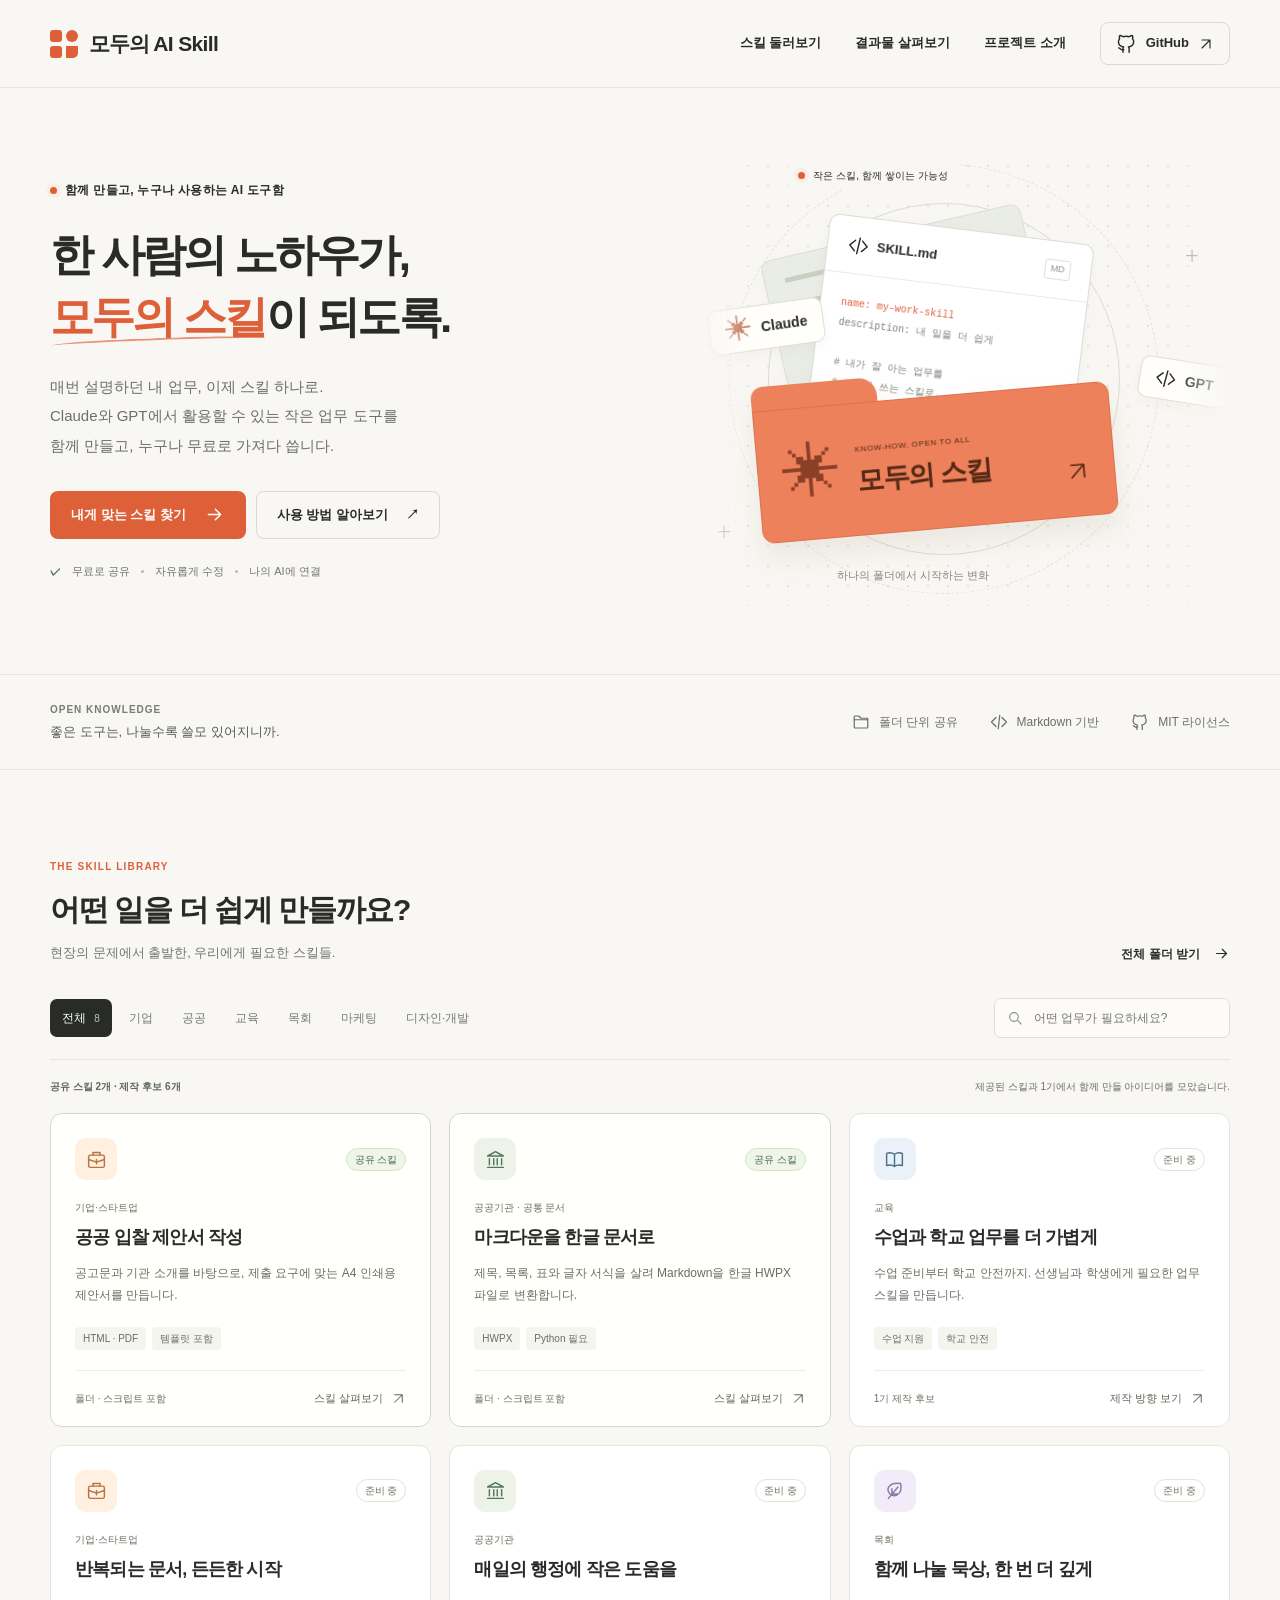
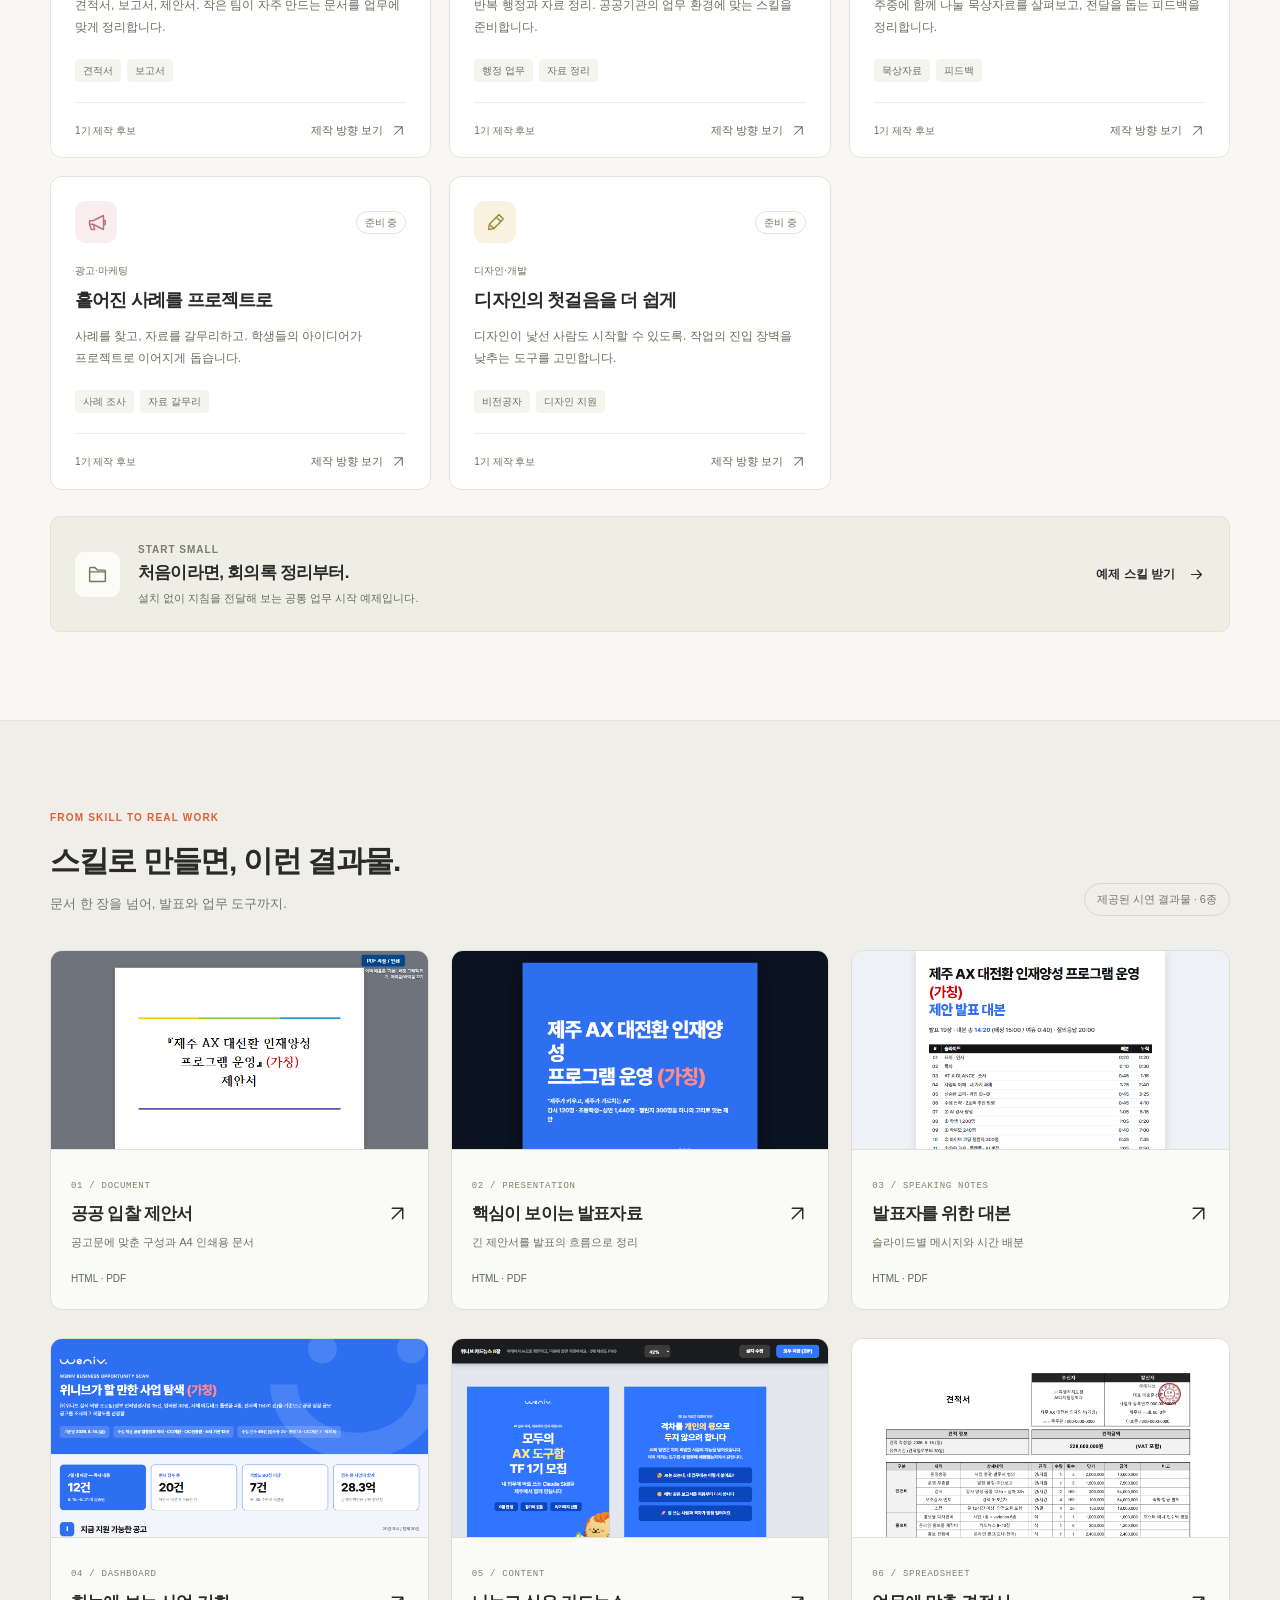
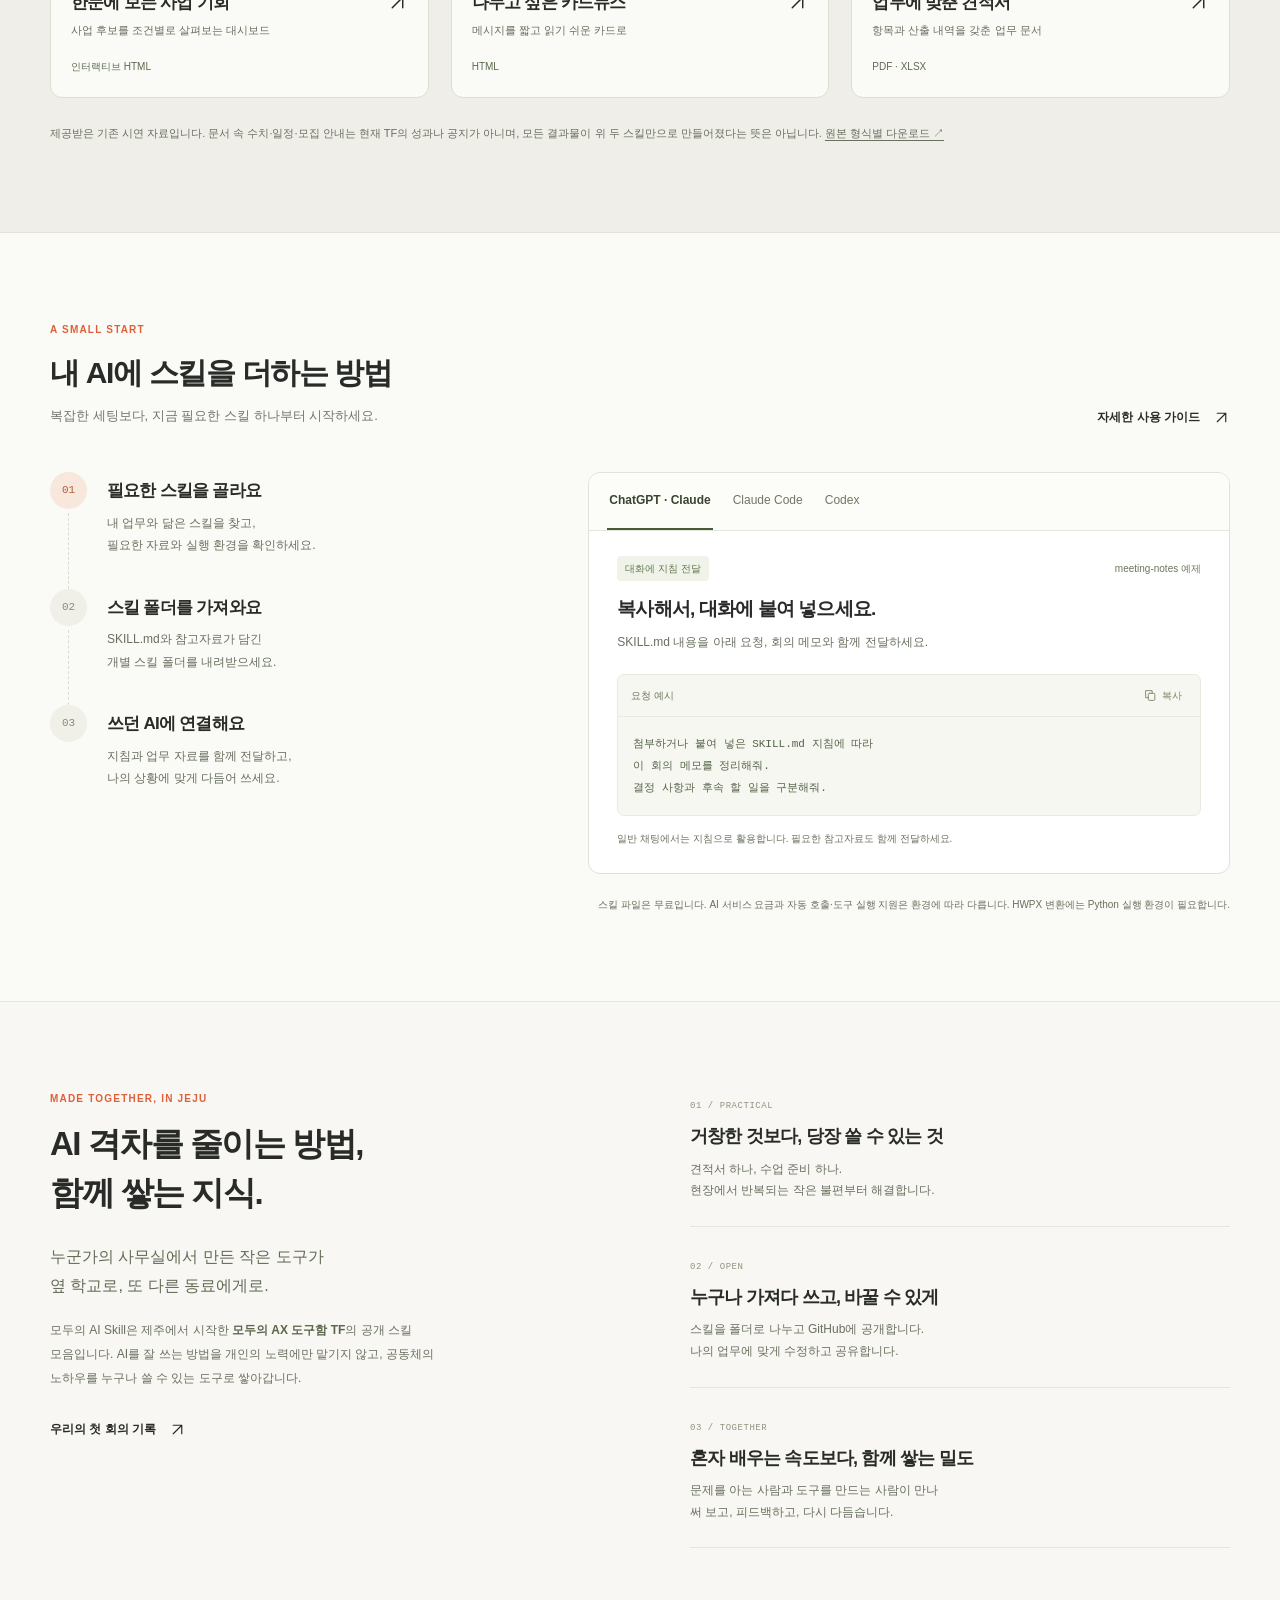
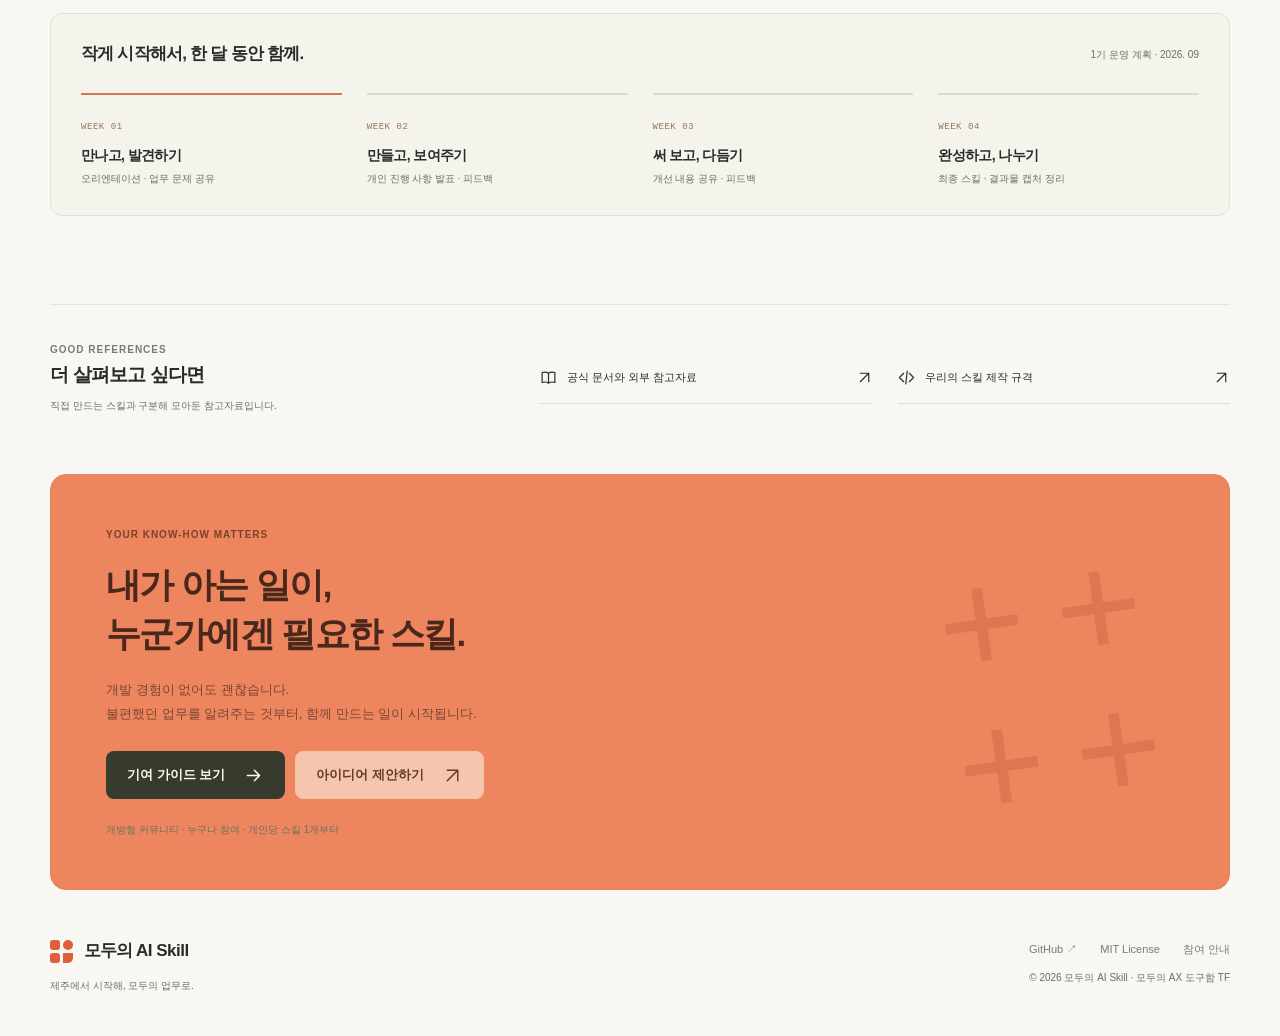
==== index.html @ 6799a3e9 "feat: add universal skill library and project website" ====
<!doctype html>
<html lang="ko">
  <head>
    <meta charset="utf-8" />
    <meta name="viewport" content="width=device-width, initial-scale=1" />
    <meta name="theme-color" content="#f8f7f3" />
    <meta
      name="description"
      content="한 사람의 노하우를 모두의 AI 스킬로. Claude와 GPT에서 활용할 업무 스킬을 함께 만들고 무료로 나누는 모두의 AX 도구함 TF입니다."
    />
    <meta
      property="og:title"
      content="모두의 AI Skill — 함께 만들고, 누구나 사용하고"
    />
    <meta
      property="og:description"
      content="교육부터 기업, 공공기관까지. 내 일에 필요한 작은 AI 스킬을 찾아보세요."
    />
    <meta property="og:type" content="website" />
    <title>모두의 AI Skill — 한 사람의 노하우를 모두의 스킬로</title>
    <link rel="icon" href="assets/favicon.svg" type="image/svg+xml" />
    <link rel="stylesheet" href="assets/css/style.css" />
    <script src="assets/js/catalog.js" defer></script>
    <script src="assets/js/main.js" defer></script>
  </head>
  <body>
    <a class="skip-link" href="#main">본문으로 건너뛰기</a>
    <svg class="svg-defs" aria-hidden="true" xmlns="http://www.w3.org/2000/svg">
      <symbol id="i-arrow" viewBox="0 0 24 24">
        <path d="M5 12h14m-6-6 6 6-6 6" />
      </symbol>
      <symbol id="i-up-right" viewBox="0 0 24 24">
        <path d="M6 18 18 6M6 6h12v12" />
      </symbol>
      <symbol id="i-folder" viewBox="0 0 24 24">
        <path
          d="M3 7V5a1 1 0 0 1 1-1h5l3 3h8a1 1 0 0 1 1 1v11a1 1 0 0 1-1 1H4a1 1 0 0 1-1-1V7Z"
        />
        <path d="M3 9h18" />
      </symbol>
      <symbol id="i-book" viewBox="0 0 24 24">
        <path
          d="M12 6c-3-2-6-2-9-1v14c3-1 6-1 9 1 3-2 6-2 9-1V5c-3-1-6-1-9 1v14Z"
        />
      </symbol>
      <symbol id="i-case" viewBox="0 0 24 24">
        <rect x="3" y="7" width="18" height="14" rx="2" />
        <path d="M8 7V4h8v3M3 12l9 3 9-3M12 12v5" />
      </symbol>
      <symbol id="i-building" viewBox="0 0 24 24">
        <path d="m3 8 9-5 9 5H3Zm2 3v7m5-7v7m4-7v7m5-7v7M3 21h18" />
      </symbol>
      <symbol id="i-leaf" viewBox="0 0 24 24">
        <path d="M19 4C7 2 2 9 6 15s16 3 13-11ZM5 21 16 8M9 16v-6m0 6h6" />
      </symbol>
      <symbol id="i-megaphone" viewBox="0 0 24 24">
        <path d="M4 10h4l12-6v16L8 14H4v-4Zm4 4 2 6H6l-2-6m16-5 2 1v4l-2 1" />
      </symbol>
      <symbol id="i-pen" viewBox="0 0 24 24">
        <path d="m4 20 1-6L16 3l5 5-11 11-6 1ZM13 6l5 5M5 14l5 5" />
      </symbol>
      <symbol id="i-search" viewBox="0 0 24 24">
        <circle cx="10.5" cy="10.5" r="6.5" />
        <path d="m16 16 5 5" />
      </symbol>
      <symbol id="i-code" viewBox="0 0 24 24">
        <path d="m8 6-6 6 6 6m8-12 6 6-6 6m-3-15-2 18" />
      </symbol>
      <symbol id="i-copy" viewBox="0 0 24 24">
        <rect x="8" y="8" width="12" height="13" rx="2" />
        <path d="M15 8V3H3v13h5" />
      </symbol>
      <symbol id="i-github" viewBox="0 0 24 24">
        <path
          d="M9 19c-4 1-4-2-6-2m12 5v-4c0-1-.3-1.6-.8-2 3-.4 6-1.5 6-6a5 5 0 0 0-1.3-3.5 5 5 0 0 0-.1-3.5s-1.2-.4-3.8 1.3a13 13 0 0 0-7 0C5.4 2.6 4.2 3 4.2 3a5 5 0 0 0-.1 3.5A5 5 0 0 0 2.8 10c0 4.5 3 5.6 6 6-.5.4-.8 1.1-.8 2v4"
        />
      </symbol>
    </svg>
    <header class="site-header">
      <div class="container header-inner">
        <a class="brand" href="#" aria-label="모두의 AI Skill 홈"
          ><span class="brand-mark" aria-hidden="true"
            ><i></i><i></i><i></i><i></i></span
          ><span>모두의 <b>AI Skill</b></span></a
        >
        <button
          class="menu-toggle"
          type="button"
          aria-label="메뉴 열기"
          aria-expanded="false"
          aria-controls="navigation"
        >
          <span></span><span></span>
        </button>
        <nav id="navigation" aria-label="주 메뉴">
          <a href="#skills">스킬 둘러보기</a
          ><a href="#showcase">결과물 살펴보기</a
          ><a href="#about">프로젝트 소개</a
          ><a
            class="nav-github"
            href="https://github.com/moduaiskill/modu"
            target="_blank"
            rel="noopener noreferrer"
            ><svg class="icon"><use href="#i-github" /></svg> GitHub
            <svg class="icon small"><use href="#i-up-right" /></svg
          ></a>
        </nav>
      </div>
    </header>
    <main id="main">
      <section class="hero container" aria-labelledby="hero-title">
        <div class="hero-copy">
          <p class="eyebrow">
            <span class="status-dot"></span> 함께 만들고, 누구나 사용하는 AI
            도구함
          </p>
          <h1 id="hero-title">
            한 사람의 노하우가,<br /><span>모두의 스킬</span>이 되도록.
          </h1>
          <p class="hero-description">
            매번 설명하던 내 업무, 이제 스킬 하나로.<br />Claude와 GPT에서
            활용할 수 있는 작은 업무 도구를<br class="desktop-break" />
            함께 만들고, 누구나 무료로 가져다 씁니다.
          </p>
          <div class="hero-actions">
            <a class="button primary" href="#skills"
              >내게 맞는 스킬 찾기
              <svg class="icon"><use href="#i-arrow" /></svg></a
            ><a class="button secondary" href="#how-to"
              >사용 방법 알아보기 <span aria-hidden="true">↗</span></a
            >
          </div>
          <div class="hero-note">
            <span class="tiny-check" aria-hidden="true">✓</span> 무료로 공유
            <span class="note-divider"></span> 자유롭게 수정
            <span class="note-divider"></span> 나의 AI에 연결
          </div>
        </div>
        <div
          class="hero-art"
          role="img"
          aria-label="업무 노하우를 담은 SKILL.md 폴더를 Claude와 GPT에 연결하는 그림"
        >
          <span class="art-orbit orbit-one"></span
          ><span class="art-orbit orbit-two"></span
          ><span class="art-label label-top"
            ><span class="status-dot"></span> 작은 스킬, 함께 쌓이는
            가능성</span
          >
          <div class="file-sheet sheet-back">
            <span></span><span></span><span></span>
          </div>
          <div class="file-sheet sheet-front">
            <div class="file-heading">
              <svg class="icon"><use href="#i-code" /></svg><b>SKILL.md</b
              ><span>MD</span>
            </div>
            <div class="code-lines">
              <span class="code-orange">name: my-work-skill</span
              ><span>description: 내 일을 더 쉽게</span><br /><span
                ># 내가 잘 아는 업무를</span
              ><span># 누구나 쓰는 스킬로.</span>
            </div>
          </div>
          <div class="art-folder">
            <span class="folder-tab"></span>
            <div class="folder-face">
              <span class="folder-symbol" aria-hidden="true">✳</span>
              <div>
                <span>KNOW-HOW, OPEN TO ALL</span><strong>모두의 스킬</strong>
              </div>
              <svg class="icon"><use href="#i-up-right" /></svg>
            </div>
          </div>
          <div class="art-chip chip-claude">
            <span class="claude-star" aria-hidden="true">✳</span> Claude
          </div>
          <div class="art-chip chip-gpt">
            <svg class="icon"><use href="#i-code" /></svg> GPT
          </div>
          <span class="art-caption">하나의 폴더에서 시작하는 변화</span
          ><span class="art-plus plus-one">+</span
          ><span class="art-plus plus-two">+</span>
        </div>
      </section>
      <div class="principles-wrap">
        <div class="container principles">
          <p>
            <span class="mini-label">OPEN KNOWLEDGE</span>좋은 도구는, 나눌수록
            쓸모 있어지니까.
          </p>
          <div>
            <span
              ><svg class="icon"><use href="#i-folder" /></svg> 폴더 단위
              공유</span
            ><span
              ><svg class="icon"><use href="#i-code" /></svg> Markdown
              기반</span
            ><span
              ><svg class="icon"><use href="#i-github" /></svg> MIT
              라이선스</span
            >
          </div>
        </div>
      </div>

      <section
        id="skills"
        class="section container"
        aria-labelledby="skills-title"
      >
        <div class="section-heading">
          <div>
            <p class="eyebrow section-eyebrow">THE SKILL LIBRARY</p>
            <h2 id="skills-title">어떤 일을 더 쉽게 만들까요?</h2>
            <p>현장의 문제에서 출발한, 우리에게 필요한 스킬들.</p>
          </div>
          <a
            class="text-link"
            href="https://github.com/moduaiskill/modu/archive/refs/heads/main.zip"
            >전체 폴더 받기 <svg class="icon"><use href="#i-arrow" /></svg
          ></a>
        </div>
        <div class="library-tools">
          <div class="filters" role="group" aria-label="스킬 분야 필터">
            <button
              class="filter active"
              type="button"
              data-category="all"
              aria-pressed="true"
            >
              전체 <span>8</span></button
            ><button
              class="filter"
              type="button"
              data-category="business"
              aria-pressed="false"
            >
              기업</button
            ><button
              class="filter"
              type="button"
              data-category="public"
              aria-pressed="false"
            >
              공공</button
            ><button
              class="filter"
              type="button"
              data-category="education"
              aria-pressed="false"
            >
              교육</button
            ><button
              class="filter"
              type="button"
              data-category="ministry"
              aria-pressed="false"
            >
              목회</button
            ><button
              class="filter"
              type="button"
              data-category="marketing"
              aria-pressed="false"
            >
              마케팅</button
            ><button
              class="filter"
              type="button"
              data-category="design-development"
              aria-pressed="false"
            >
              디자인·개발
            </button>
          </div>
          <label class="search-box"
            ><svg class="icon"><use href="#i-search" /></svg
            ><input
              id="skill-search"
              type="search"
              placeholder="어떤 업무가 필요하세요?"
              aria-label="스킬 이름, 업무, 키워드 검색"
              autocomplete="off"
          /></label>
        </div>
        <p class="library-status">
          <span id="result-count" role="status" aria-live="polite"
            >공유 스킬 2개 · 제작 후보 6개</span
          ><span>제공된 스킬과 1기에서 함께 만들 아이디어를 모았습니다.</span>
        </p>
        <div id="skill-grid" class="skill-grid"></div>
        <div id="empty-state" class="empty-state" hidden>
          <svg class="icon"><use href="#i-search" /></svg>
          <h3>일치하는 스킬이 없어요.</h3>
          <p>다른 검색어를 입력하거나 전체 분야를 살펴보세요.</p>
          <button id="reset-search" class="button secondary" type="button">
            전체 보기
          </button>
        </div>
        <noscript
          ><p>
            검색에는 JavaScript가 필요합니다.
            <a href="skills/business/public-bid-proposal/SKILL.md"
              >입찰 제안서 스킬</a
            >과 <a href="skills/public/md-to-hwpx/SKILL.md">HWPX 변환 스킬</a>을
            직접 확인할 수 있습니다.
          </p></noscript
        >
        <div class="starter-banner">
          <span class="starter-icon"
            ><svg class="icon"><use href="#i-folder" /></svg
          ></span>
          <div>
            <span class="mini-label">START SMALL</span>
            <h3>처음이라면, 회의록 정리부터.</h3>
            <p>설치 없이 지침을 전달해 보는 공통 업무 시작 예제입니다.</p>
          </div>
          <a
            href="skills/common/meeting-notes/SKILL.md"
            class="text-link"
            download="SKILL.md"
            >예제 스킬 받기 <svg class="icon"><use href="#i-arrow" /></svg
          ></a>
        </div>
      </section>

      <section id="showcase" class="showcase-section">
        <div class="container section">
          <div class="section-heading">
            <div>
              <p class="eyebrow section-eyebrow">FROM SKILL TO REAL WORK</p>
              <h2 id="showcase-title">스킬로 만들면, 이런 결과물.</h2>
              <p>문서 한 장을 넘어, 발표와 업무 도구까지.</p>
            </div>
            <span class="outline-label">제공된 시연 결과물 · 6종</span>
          </div>
          <div class="showcase-grid">
            <a
              class="showcase-card"
              href="examples/01_제안서_샘플.html"
              target="_blank"
              rel="noopener noreferrer"
              ><div class="preview preview-proposal">
                <img
                  src="assets/previews/proposal.png"
                  alt="공공 입찰 제안서 표지 미리보기"
                  loading="lazy"
                  width="720"
                  height="450"
                />
              </div>
              <div>
                <span>01 / DOCUMENT</span>
                <h3>
                  공공 입찰 제안서
                  <svg class="icon"><use href="#i-up-right" /></svg>
                </h3>
                <p>공고문에 맞춘 구성과 A4 인쇄용 문서</p>
                <span class="format-label">HTML · PDF</span>
              </div></a
            >
            <a
              class="showcase-card"
              href="examples/02_발표자료_샘플.html"
              target="_blank"
              rel="noopener noreferrer"
              ><div class="preview">
                <img
                  src="assets/previews/presentation.png"
                  alt="제안 발표자료 미리보기"
                  loading="lazy"
                  width="720"
                  height="450"
                />
              </div>
              <div>
                <span>02 / PRESENTATION</span>
                <h3>
                  핵심이 보이는 발표자료
                  <svg class="icon"><use href="#i-up-right" /></svg>
                </h3>
                <p>긴 제안서를 발표의 흐름으로 정리</p>
                <span class="format-label">HTML · PDF</span>
              </div></a
            >
            <a
              class="showcase-card"
              href="examples/03_발표대본_샘플.html"
              target="_blank"
              rel="noopener noreferrer"
              ><div class="preview">
                <img
                  src="assets/previews/script.png"
                  alt="발표 시간 배분과 대본 미리보기"
                  loading="lazy"
                  width="720"
                  height="450"
                />
              </div>
              <div>
                <span>03 / SPEAKING NOTES</span>
                <h3>
                  발표자를 위한 대본
                  <svg class="icon"><use href="#i-up-right" /></svg>
                </h3>
                <p>슬라이드별 메시지와 시간 배분</p>
                <span class="format-label">HTML · PDF</span>
              </div></a
            >
            <a
              class="showcase-card"
              href="examples/04_사업탐색대시보드_샘플.html"
              target="_blank"
              rel="noopener noreferrer"
              ><div class="preview">
                <img
                  src="assets/previews/dashboard.png"
                  alt="사업 탐색 대시보드 미리보기"
                  loading="lazy"
                  width="720"
                  height="450"
                />
              </div>
              <div>
                <span>04 / DASHBOARD</span>
                <h3>
                  한눈에 보는 사업 기회
                  <svg class="icon"><use href="#i-up-right" /></svg>
                </h3>
                <p>사업 후보를 조건별로 살펴보는 대시보드</p>
                <span class="format-label">인터랙티브 HTML</span>
              </div></a
            >
            <a
              class="showcase-card"
              href="examples/05_카드뉴스_샘플.html"
              target="_blank"
              rel="noopener noreferrer"
              ><div class="preview">
                <img
                  src="assets/previews/cardnews.png"
                  alt="모두의 AX 도구함 카드뉴스 미리보기"
                  loading="lazy"
                  width="720"
                  height="450"
                />
              </div>
              <div>
                <span>05 / CONTENT</span>
                <h3>
                  나누고 싶은 카드뉴스
                  <svg class="icon"><use href="#i-up-right" /></svg>
                </h3>
                <p>메시지를 짧고 읽기 쉬운 카드로</p>
                <span class="format-label">HTML</span>
              </div></a
            >
            <a
              class="showcase-card"
              href="examples/06_견적서_샘플.pdf"
              target="_blank"
              rel="noopener noreferrer"
              ><div class="preview">
                <img
                  src="assets/previews/estimate.png"
                  alt="견적서 표와 금액 구성 미리보기"
                  loading="lazy"
                  width="720"
                  height="450"
                />
              </div>
              <div>
                <span>06 / SPREADSHEET</span>
                <h3>
                  업무에 맞춘 견적서
                  <svg class="icon"><use href="#i-up-right" /></svg>
                </h3>
                <p>항목과 산출 내역을 갖춘 업무 문서</p>
                <span class="format-label">PDF · XLSX</span>
              </div></a
            >
          </div>
          <p class="sample-note">
            제공받은 기존 시연 자료입니다. 문서 속 수치·일정·모집 안내는 현재
            TF의 성과나 공지가 아니며, 모든 결과물이 위 두 스킬만으로
            만들어졌다는 뜻은 아닙니다.
            <a href="examples/README.md">원본 형식별 다운로드 ↗</a>
          </p>
        </div>
      </section>

      <section id="how-to" class="how-section" aria-labelledby="how-title">
        <div class="container section">
          <div class="section-heading">
            <div>
              <p class="eyebrow section-eyebrow">A SMALL START</p>
              <h2 id="how-title">내 AI에 스킬을 더하는 방법</h2>
              <p>복잡한 세팅보다, 지금 필요한 스킬 하나부터 시작하세요.</p>
            </div>
            <a class="text-link" href="docs/getting-started.md"
              >자세한 사용 가이드
              <svg class="icon"><use href="#i-up-right" /></svg
            ></a>
          </div>
          <div class="how-grid">
            <ol class="steps">
              <li>
                <span class="step-number">01</span>
                <div>
                  <h3>필요한 스킬을 골라요</h3>
                  <p>
                    내 업무와 닮은 스킬을 찾고,<br />필요한 자료와 실행 환경을
                    확인하세요.
                  </p>
                </div>
              </li>
              <li>
                <span class="step-number">02</span>
                <div>
                  <h3>스킬 폴더를 가져와요</h3>
                  <p>
                    SKILL.md와 참고자료가 담긴<br />개별 스킬 폴더를
                    내려받으세요.
                  </p>
                </div>
              </li>
              <li>
                <span class="step-number">03</span>
                <div>
                  <h3>쓰던 AI에 연결해요</h3>
                  <p>
                    지침과 업무 자료를 함께 전달하고,<br />나의 상황에 맞게
                    다듬어 쓰세요.
                  </p>
                </div>
              </li>
            </ol>
            <div class="usage-card">
              <div class="usage-tabs" role="tablist" aria-label="사용 환경">
                <button
                  id="tab-chat"
                  type="button"
                  role="tab"
                  aria-controls="usage-panel"
                  aria-selected="true"
                  data-tool="chat"
                >
                  ChatGPT · Claude</button
                ><button
                  id="tab-claude"
                  type="button"
                  role="tab"
                  aria-controls="usage-panel"
                  aria-selected="false"
                  tabindex="-1"
                  data-tool="claude"
                >
                  Claude Code</button
                ><button
                  id="tab-codex"
                  type="button"
                  role="tab"
                  aria-controls="usage-panel"
                  aria-selected="false"
                  tabindex="-1"
                  data-tool="codex"
                >
                  Codex
                </button>
              </div>
              <div
                id="usage-panel"
                role="tabpanel"
                aria-labelledby="tab-chat"
                tabindex="0"
              >
                <div class="usage-topline">
                  <span class="code-badge" id="usage-badge"
                    >대화에 지침 전달</span
                  ><span>meeting-notes 예제</span>
                </div>
                <h3 id="usage-title">복사해서, 대화에 붙여 넣으세요.</h3>
                <p id="usage-description">
                  SKILL.md 내용을 아래 요청, 회의 메모와 함께 전달하세요.
                </p>
                <div class="code-box">
                  <div class="code-toolbar">
                    <span id="code-label">요청 예시</span
                    ><button
                      id="copy-usage"
                      type="button"
                      aria-label="사용 예시 복사"
                    >
                      <svg class="icon"><use href="#i-copy" /></svg
                      ><span>복사</span>
                    </button>
                  </div>
                  <pre><code id="usage-code">첨부하거나 붙여 넣은 SKILL.md 지침에 따라
이 회의 메모를 정리해줘.
결정 사항과 후속 할 일을 구분해줘.</code></pre>
                </div>
                <p class="usage-note" id="usage-note">
                  일반 채팅에서는 지침으로 활용합니다. 필요한 참고자료도 함께
                  전달하세요.
                </p>
              </div>
            </div>
          </div>
          <p class="compatibility-note">
            스킬 파일은 무료입니다. AI 서비스 요금과 자동 호출·도구 실행 지원은
            환경에 따라 다릅니다. HWPX 변환에는 Python 실행 환경이 필요합니다.
          </p>
        </div>
      </section>

      <section
        id="about"
        class="section container"
        aria-labelledby="about-title"
      >
        <div class="about-grid">
          <div>
            <p class="eyebrow section-eyebrow">MADE TOGETHER, IN JEJU</p>
            <h2 id="about-title">
              AI 격차를 줄이는 방법,<br />함께 쌓는 지식.
            </h2>
            <p class="about-intro">
              누군가의 사무실에서 만든 작은 도구가<br />옆 학교로, 또 다른
              동료에게로.
            </p>
            <p class="about-copy">
              모두의 AI Skill은 제주에서 시작한
              <strong>모두의 AX 도구함 TF</strong>의 공개 스킬 모음입니다. AI를
              잘 쓰는 방법을 개인의 노력에만 맡기지 않고, 공동체의 노하우를
              누구나 쓸 수 있는 도구로 쌓아갑니다.
            </p>
            <a class="text-link" href="1주차.md"
              >우리의 첫 회의 기록
              <svg class="icon"><use href="#i-up-right" /></svg
            ></a>
          </div>
          <div class="values">
            <article>
              <span>01 / PRACTICAL</span>
              <h3>거창한 것보다, 당장 쓸 수 있는 것</h3>
              <p>
                견적서 하나, 수업 준비 하나.<br />현장에서 반복되는 작은
                불편부터 해결합니다.
              </p>
            </article>
            <article>
              <span>02 / OPEN</span>
              <h3>누구나 가져다 쓰고, 바꿀 수 있게</h3>
              <p>
                스킬을 폴더로 나누고 GitHub에 공개합니다.<br />나의 업무에 맞게
                수정하고 공유합니다.
              </p>
            </article>
            <article>
              <span>03 / TOGETHER</span>
              <h3>혼자 배우는 속도보다, 함께 쌓는 밀도</h3>
              <p>
                문제를 아는 사람과 도구를 만드는 사람이 만나<br />써 보고,
                피드백하고, 다시 다듬습니다.
              </p>
            </article>
          </div>
        </div>
        <div class="roadmap">
          <div class="roadmap-heading">
            <h3>작게 시작해서, 한 달 동안 함께.</h3>
            <span>1기 운영 계획 · 2026. 09</span>
          </div>
          <ol>
            <li>
              <span class="week-number">WEEK 01</span>
              <h4>만나고, 발견하기</h4>
              <p>오리엔테이션 · 업무 문제 공유</p>
            </li>
            <li>
              <span class="week-number">WEEK 02</span>
              <h4>만들고, 보여주기</h4>
              <p>개인 진행 사항 발표 · 피드백</p>
            </li>
            <li>
              <span class="week-number">WEEK 03</span>
              <h4>써 보고, 다듬기</h4>
              <p>개선 내용 공유 · 피드백</p>
            </li>
            <li>
              <span class="week-number">WEEK 04</span>
              <h4>완성하고, 나누기</h4>
              <p>최종 스킬 · 결과물 캡처 정리</p>
            </li>
          </ol>
        </div>
      </section>

      <section class="resources container" aria-labelledby="resources-title">
        <div>
          <p class="mini-label">GOOD REFERENCES</p>
          <h2 id="resources-title">더 살펴보고 싶다면</h2>
          <p>직접 만드는 스킬과 구분해 모아둔 참고자료입니다.</p>
        </div>
        <a href="recommended/README.md"
          ><span
            ><svg class="icon"><use href="#i-book" /></svg>공식 문서와 외부
            참고자료</span
          ><svg class="icon"><use href="#i-up-right" /></svg></a
        ><a href="docs/skill-standard.md"
          ><span
            ><svg class="icon"><use href="#i-code" /></svg>우리의 스킬 제작
            규격</span
          ><svg class="icon"><use href="#i-up-right" /></svg
        ></a>
      </section>
      <section
        id="contribute"
        class="contribute-section container"
        aria-labelledby="contribute-title"
      >
        <div class="contribute-pattern" aria-hidden="true">
          <span>+</span><span>+</span><span>+</span><span>+</span>
        </div>
        <p class="eyebrow">YOUR KNOW-HOW MATTERS</p>
        <h2 id="contribute-title">
          내가 아는 일이,<br />누군가에겐 필요한 스킬.
        </h2>
        <p>
          개발 경험이 없어도 괜찮습니다.<br />불편했던 업무를 알려주는 것부터,
          함께 만드는 일이 시작됩니다.
        </p>
        <div class="contribute-actions">
          <a class="button dark" href="CONTRIBUTING.md"
            >기여 가이드 보기 <svg class="icon"><use href="#i-arrow" /></svg></a
          ><a
            class="button light"
            href="https://github.com/moduaiskill/modu/issues/new"
            target="_blank"
            rel="noopener noreferrer"
            >아이디어 제안하기 <svg class="icon"><use href="#i-up-right" /></svg
          ></a>
        </div>
        <span class="contribute-note"
          >개방형 커뮤니티 · 누구나 참여 · 개인당 스킬 1개부터</span
        >
      </section>
    </main>
    <footer class="container site-footer">
      <div>
        <a class="brand" href="#"
          ><span class="brand-mark" aria-hidden="true"
            ><i></i><i></i><i></i><i></i></span
          ><span>모두의 <b>AI Skill</b></span></a
        >
        <p>제주에서 시작해, 모두의 업무로.</p>
      </div>
      <div class="footer-right">
        <div>
          <a
            href="https://github.com/moduaiskill/modu"
            target="_blank"
            rel="noopener noreferrer"
            >GitHub ↗</a
          ><a href="LICENSE">MIT License</a
          ><a href="CONTRIBUTING.md">참여 안내</a>
        </div>
        <p>© 2026 모두의 AI Skill · 모두의 AX 도구함 TF</p>
      </div>
    </footer>
    <dialog id="skill-dialog" aria-labelledby="dialog-title">
      <div class="dialog-content">
        <button
          id="close-dialog"
          class="close-button"
          type="button"
          aria-label="상세 안내 닫기"
        >
          ×</button
        ><span class="code-badge" id="dialog-category"></span>
        <h2 id="dialog-title"></h2>
        <p id="dialog-description"></p>
        <dl>
          <dt>사용자</dt>
          <dd id="dialog-audience"></dd>
          <dt>기대하는 변화</dt>
          <dd id="dialog-benefit"></dd>
          <dt>사용 환경과 상태</dt>
          <dd id="dialog-status"></dd>
        </dl>
        <div class="dialog-actions">
          <a class="button primary" id="dialog-link" href="CONTRIBUTING.md"
            >분야 안내 보기</a
          ><a
            class="button secondary"
            id="dialog-download"
            href="#"
            download
            hidden
            >스킬 ZIP 받기</a
          >
        </div>
      </div>
    </dialog>
    <div id="toast" class="toast" role="status" aria-live="polite"></div>
  </body>
</html>
---- assets/css/style.css ----
@charset "UTF-8";
:root {
  --paper: #f8f7f3;
  --white: #fff;
  --ink: #282b28;
  --muted: #73756f;
  --orange: #de6039;
  --line: #e5e5dc;
  --soft: #efeee8;
  --green: #386855;
  --radius: 16px;
}
* {
  box-sizing: border-box;
}
html {
  scroll-behavior: smooth;
  scroll-padding-top: 100px;
}
body {
  margin: 0;
  background: var(--paper);
  color: var(--ink);
  font-family:
    "Pretendard", "Noto Sans KR", "Apple SD Gothic Neo", "Malgun Gothic",
    sans-serif;
  font-size: 15px;
  line-height: 1.7;
  word-break: keep-all;
  -webkit-font-smoothing: antialiased;
}
button,
input {
  font: inherit;
}
button,
a {
  -webkit-tap-highlight-color: transparent;
}
button {
  cursor: pointer;
}
a {
  color: inherit;
  text-decoration: none;
}
a,
button {
  touch-action: manipulation;
}
h1,
h2,
h3,
h4,
p {
  margin: 0;
}
h1,
h2,
h3,
h4 {
  line-height: 1.4;
  letter-spacing: -0.045em;
}
button:focus-visible,
a:focus-visible,
input:focus-visible,
[tabindex]:focus-visible {
  outline: 3px solid #447761;
  outline-offset: 5px;
}
[hidden] {
  display: none !important;
}
.container {
  width: min(1180px, calc(100% - 80px));
  margin-inline: auto;
}
.icon {
  width: 21px;
  height: 21px;
  flex-shrink: 0;
  fill: none;
  stroke: currentColor;
  stroke-width: 1.65;
  stroke-linecap: round;
  stroke-linejoin: round;
  vertical-align: middle;
}
.icon.small {
  width: 16px;
  height: 16px;
}
.svg-defs {
  position: absolute;
  width: 0;
  height: 0;
  overflow: hidden;
}
.skip-link {
  position: fixed;
  top: -60px;
  left: 16px;
  z-index: 100;
  padding: 10px 18px;
  background: var(--ink);
  color: #fff;
}
.skip-link:focus {
  top: 12px;
}
.site-header {
  height: 88px;
  border-bottom: 1px solid var(--line);
  background: rgba(248, 247, 243, 0.96);
  position: sticky;
  top: 0;
  z-index: 20;
  backdrop-filter: blur(12px);
}
.header-inner {
  height: 100%;
  display: flex;
  align-items: center;
  justify-content: space-between;
}
.brand {
  display: inline-flex;
  align-items: center;
  gap: 11px;
  font-size: 21px;
  letter-spacing: -0.055em;
  font-weight: 650;
  white-space: nowrap;
}
.brand b {
  font-weight: 800;
  letter-spacing: -0.03em;
}
.brand-mark {
  display: grid;
  grid-template-columns: repeat(2, 12px);
  grid-template-rows: repeat(2, 12px);
  gap: 4px;
}
.brand-mark i {
  background: var(--orange);
  border-radius: 3px;
}
.brand-mark i:nth-child(2) {
  border-radius: 50%;
}
.brand-mark i:last-child {
  border-radius: 0 0 5px 0;
}
nav {
  display: flex;
  align-items: center;
  gap: 34px;
  font-size: 13px;
  font-weight: 600;
}
nav a:hover {
  color: var(--orange);
}
.nav-github {
  display: flex;
  align-items: center;
  gap: 9px;
  border: 1px solid #d9dad2;
  border-radius: 8px;
  padding: 9px 15px;
}
.menu-toggle {
  display: none;
}
.hero {
  display: grid;
  grid-template-columns: 1.18fr 1fr;
  align-items: center;
  min-height: 586px;
  gap: 20px;
  padding-block: 65px 66px;
}
.eyebrow {
  font-size: 12px;
  font-weight: 650;
  letter-spacing: 0.025em;
  display: flex;
  align-items: center;
  gap: 8px;
}
.status-dot {
  display: inline-block;
  width: 7px;
  height: 7px;
  border-radius: 50%;
  background: var(--orange);
  box-shadow: 0 0 0 4px #e86d4610;
  flex-shrink: 0;
}
h1 {
  font-size: clamp(32px, 3.45vw, 47px);
  letter-spacing: -0.063em;
  font-weight: 800;
  line-height: 1.42;
  margin: 23px 0;
}
h1 > span {
  color: var(--orange);
  position: relative;
}
h1 > span:after {
  content: "";
  position: absolute;
  left: 1px;
  right: 0;
  bottom: -5px;
  height: 6px;
  border-top: 2px solid var(--orange);
  border-radius: 50%;
  transform: rotate(-2deg);
  opacity: 0.65;
}
.hero-description {
  font-size: 15px;
  color: #6b7068;
  line-height: 1.95;
}
.hero-actions {
  display: flex;
  gap: 10px;
  margin-top: 31px;
}
.button {
  display: inline-flex;
  align-items: center;
  justify-content: center;
  gap: 18px;
  border-radius: 8px;
  min-height: 48px;
  padding: 12px 20px;
  font-size: 13px;
  font-weight: 650;
  border: 1px solid transparent;
  transition:
    background 0.15s,
    transform 0.15s;
}
.button:hover {
  transform: translateY(-2px);
}
.primary {
  background: var(--orange);
  color: white;
}
.primary:hover {
  background: #c94e2b;
}
.secondary {
  background: transparent;
  border-color: #d8dbd2;
}
.secondary:hover {
  background: #eeeee7;
}
.hero-note {
  margin-top: 23px;
  display: flex;
  gap: 11px;
  align-items: center;
  font-size: 11px;
  color: var(--muted);
}
.tiny-check {
  color: var(--green);
  font-weight: bold;
}
.note-divider {
  height: 3px;
  width: 3px;
  border-radius: 50%;
  background: #b7b9af;
}
.hero-art {
  height: 450px;
  position: relative;
  isolation: isolate;
  background-image: radial-gradient(#c5c5b85e 0.8px, transparent 0.8px);
  background-size: 20px 20px;
  mask-image: linear-gradient(
    to right,
    transparent,
    black 10%,
    black 90%,
    transparent
  );
}
.art-orbit {
  position: absolute;
  width: 352px;
  height: 352px;
  border: 1px solid #dbdbd0;
  border-radius: 50%;
  left: 70px;
  top: 47px;
  z-index: -1;
}
.orbit-two {
  width: 430px;
  height: 430px;
  left: 31px;
  top: 8px;
  border-style: dashed;
  opacity: 0.7;
}
.art-label {
  position: absolute;
  font-size: 10px;
  display: flex;
  align-items: center;
  gap: 8px;
  letter-spacing: 0.01em;
  background: var(--paper);
  padding: 6px 10px;
}
.label-top {
  top: 5px;
  left: 90px;
}
.file-sheet {
  position: absolute;
  width: 266px;
  height: 276px;
  border: 1px solid #dbded3;
  border-radius: 10px;
  background: #fff;
  left: 115px;
  top: 72px;
  box-shadow: 0 5px 20px #31321f07;
}
.sheet-back {
  transform: rotate(-13deg);
  left: 89px;
  top: 73px;
  background: #e9ede5;
}
.sheet-back > span {
  display: block;
  background: #c9d0c1;
  height: 5px;
  margin: 20px;
  width: 70%;
}
.sheet-front {
  transform: rotate(7deg);
}
.file-heading {
  display: flex;
  align-items: center;
  gap: 8px;
  padding: 17px 20px;
  border-bottom: 1px solid #eaebe6;
  font-size: 13px;
}
.file-heading > span {
  margin-left: auto;
  color: #8b8f86;
  font-size: 9px;
  border: 1px solid #dedfd6;
  border-radius: 3px;
  padding: 1px 5px;
}
.code-lines {
  font:
    10px/2 "Consolas",
    "Malgun Gothic",
    monospace;
  padding: 20px;
  color: #7c8177;
}
.code-lines span {
  display: block;
}
.code-lines .code-orange {
  color: var(--orange);
}
.art-folder {
  position: absolute;
  top: 240px;
  left: 59px;
  width: 357px;
  transform: rotate(-5deg);
  filter: drop-shadow(0 16px 14px #76472616);
}
.folder-tab {
  position: absolute;
  width: 126px;
  height: 29px;
  top: -24px;
  left: 0;
  background: #ed815c;
  border-radius: 12px 18px 0 0;
}
.folder-face {
  position: relative;
  display: flex;
  align-items: center;
  gap: 15px;
  padding: 32px 24px;
  height: 133px;
  border-radius: 0 12px 12px 12px;
  background: #ed815c;
  color: #542915;
  border: 1px solid #dd714b;
}
.folder-face > div > span {
  font-size: 8px;
  letter-spacing: 0.08em;
}
.folder-face strong {
  display: block;
  font-size: 27px;
  letter-spacing: -0.05em;
}
.folder-symbol {
  font-family: Arial, sans-serif;
  font-size: 59px;
  line-height: 1;
  font-weight: 400;
  color: #8a4027;
}
.folder-face > .icon {
  margin-left: auto;
  align-self: flex-end;
  width: 25px;
  height: 25px;
}
.art-chip {
  position: absolute;
  display: flex;
  align-items: center;
  gap: 9px;
  padding: 8px 15px;
  border: 1px solid #dfdfd5;
  border-radius: 9px;
  background: #fffefa;
  box-shadow: 0 5px 12px #42432e08;
  font-size: 14px;
  font-weight: 600;
}
.chip-claude {
  top: 148px;
  left: 11px;
  transform: rotate(-8deg);
}
.claude-star {
  color: #c06b4c;
  font: 27px/1 Arial;
}
.chip-gpt {
  right: 0;
  top: 205px;
  transform: rotate(9deg);
}
.art-caption {
  position: absolute;
  top: 410px;
  left: 139px;
  font-size: 11px;
  color: #85877e;
}
.art-plus {
  position: absolute;
  font: 25px/1 Consolas;
  color: #a6ab9a;
}
.plus-one {
  top: 87px;
  right: 31px;
}
.plus-two {
  bottom: 62px;
  left: 19px;
}
.principles-wrap {
  border-block: 1px solid var(--line);
}
.principles {
  display: flex;
  justify-content: space-between;
  gap: 25px;
  align-items: center;
  min-height: 94px;
}
.principles p {
  font-size: 13px;
  color: #565c53;
}
.mini-label {
  font-size: 10px;
  letter-spacing: 0.1em;
  font-weight: 700;
  color: #777d70;
  display: block;
  margin-bottom: 3px;
}
.principles > div {
  display: flex;
  gap: 32px;
  font-size: 12px;
  color: #6a7164;
}
.principles > div > span {
  display: flex;
  align-items: center;
  gap: 9px;
}
.principles .icon {
  width: 18px;
  height: 18px;
}
.section {
  padding-block: 88px;
}
.section-heading {
  display: flex;
  align-items: flex-end;
  justify-content: space-between;
  gap: 25px;
  margin-bottom: 34px;
}
.section-eyebrow {
  font-size: 10px;
  letter-spacing: 0.12em;
  color: var(--orange);
  margin-bottom: 12px;
}
h2 {
  font-size: 30px;
  font-weight: 750;
  line-height: 1.5;
}
.section-heading > div > p:last-child {
  margin-top: 10px;
  color: var(--muted);
  font-size: 13px;
}
.outline-label {
  font-size: 11px;
  padding: 6px 12px;
  border: 1px solid #d7d9cd;
  border-radius: 20px;
  color: #73796c;
  white-space: nowrap;
}
.text-link {
  display: inline-flex;
  align-items: center;
  gap: 13px;
  font-size: 12px;
  font-weight: 600;
}
.text-link:hover {
  color: var(--orange);
}
.text-link .icon {
  width: 17px;
  height: 17px;
}
.library-tools {
  display: flex;
  justify-content: space-between;
  gap: 16px;
  align-items: center;
  padding-bottom: 21px;
  border-bottom: 1px solid var(--line);
}
.filters {
  display: flex;
  gap: 5px;
  flex-wrap: wrap;
}
.filter {
  border: 0;
  padding: 8px 12px;
  background: transparent;
  color: #767b71;
  border-radius: 7px;
  font-size: 12px;
  white-space: nowrap;
  min-height: 38px;
}
.filter:hover {
  background: #eceee6;
}
.filter.active {
  background: var(--ink);
  color: white;
}
.filter > span {
  font-size: 10px;
  opacity: 0.7;
  margin-left: 5px;
}
.search-box {
  display: flex;
  gap: 9px;
  align-items: center;
  border: 1px solid #dedfd5;
  border-radius: 7px;
  padding: 8px 12px;
  min-width: 236px;
  background: #fff9;
  color: #8c9184;
}
.search-box .icon {
  width: 16px;
  height: 16px;
}
.search-box input {
  border: 0;
  outline: 0;
  background: transparent;
  width: 100%;
  min-width: 0;
  font-size: 12px;
  color: var(--ink);
}
.search-box:focus-within {
  border-color: var(--orange);
  box-shadow: 0 0 0 2px #de603922;
}
.library-status {
  display: flex;
  justify-content: space-between;
  gap: 15px;
  font-size: 10px;
  color: #878b80;
  margin: 18px 0;
}
.library-status > span:first-child {
  color: #5f675a;
  font-weight: 600;
}
.skill-grid {
  display: grid;
  grid-template-columns: repeat(3, minmax(0, 1fr));
  gap: 18px;
}
.skill-card {
  background: white;
  border: 1px solid var(--line);
  border-radius: 12px;
  padding: 24px 24px 0;
  display: flex;
  flex-direction: column;
  transition:
    transform 0.2s,
    border-color 0.2s,
    box-shadow 0.2s;
}
.skill-card:hover {
  transform: translateY(-4px);
  border-color: #cccfbf;
  box-shadow: 0 10px 25px #353b2310;
}
.skill-card.is-shared {
  border-color: #d1d9c9;
  background: #fffffc;
}
.card-top {
  display: flex;
  justify-content: space-between;
  align-items: center;
  margin-bottom: 19px;
}
.category-icon {
  width: 42px;
  height: 42px;
  display: grid;
  place-items: center;
  border-radius: 11px;
}
.category-icon.blue {
  color: #47718c;
  background: #eaf1f8;
}
.category-icon.orange {
  color: #b8733e;
  background: #fff0e2;
}
.category-icon.green {
  color: #52775b;
  background: #edf3e8;
}
.category-icon.purple {
  color: #8b79a4;
  background: #f1ecf8;
}
.category-icon.pink {
  color: #b77381;
  background: #f9edef;
}
.category-icon.yellow {
  color: #a38a3f;
  background: #f8f2de;
}
.skill-state {
  font-size: 10px;
  border: 1px solid #e1e4d9;
  border-radius: 20px;
  padding: 2px 8px;
  color: #8b8e81;
}
.skill-state.shared {
  color: #476b50;
  border-color: #d4e3cc;
  background: #eff6e9;
}
.card-category {
  font-size: 10px;
  color: #7b8174;
  margin-bottom: 7px;
}
.skill-card h3 {
  font-size: 18px;
  letter-spacing: -0.045em;
  line-height: 1.6;
}
.card-description {
  font-size: 12px;
  color: #787e71;
  line-height: 1.85;
  margin-top: 10px;
  min-height: 45px;
}
.tags {
  display: flex;
  gap: 6px;
  margin-block: 20px;
}
.tags > span {
  padding: 3px 8px;
  border-radius: 4px;
  background: #f5f5f0;
  font-size: 10px;
  color: #7b8272;
}
.card-bottom {
  display: flex;
  align-items: center;
  justify-content: space-between;
  border-top: 1px solid #eeeee7;
  padding: 13px 0;
  margin-top: auto;
  gap: 10px;
}
.card-bottom > span {
  font-size: 10px;
  color: #969b8d;
}
.card-link {
  display: flex;
  align-items: center;
  gap: 8px;
  border: 0;
  background: transparent;
  color: #5e6957;
  font-size: 11px;
  padding: 5px 0;
}
.card-link:hover {
  color: var(--orange);
}
.card-link .icon {
  width: 15px;
  height: 15px;
}
.empty-state {
  text-align: center;
  padding: 60px 20px;
  border: 1px dashed #d6dacc;
  border-radius: 12px;
}
.empty-state > .icon {
  width: 30px;
  height: 30px;
  color: #8b957f;
  margin-bottom: 18px;
}
.empty-state h3 {
  font-size: 18px;
}
.empty-state p {
  font-size: 13px;
  color: var(--muted);
  margin: 10px 0 20px;
}
.starter-banner {
  display: flex;
  gap: 18px;
  align-items: center;
  background: #eeeee5;
  border: 1px solid #e1e3d6;
  border-radius: 10px;
  padding: 24px;
  margin-top: 26px;
}
.starter-icon {
  display: grid;
  place-items: center;
  width: 45px;
  height: 45px;
  border-radius: 9px;
  background: #fbfcf6;
  color: #6a7c59;
}
.starter-banner h3 {
  font-size: 17px;
  margin: 2px 0 4px;
}
.starter-banner p {
  font-size: 11px;
  color: #818676;
}
.starter-banner > .text-link {
  margin-left: auto;
  white-space: nowrap;
}
.showcase-section {
  background: #efeee8;
  border-block: 1px solid #e3e3d8;
}
.showcase-grid {
  display: grid;
  grid-template-columns: repeat(3, minmax(0, 1fr));
  gap: 28px 22px;
}
.showcase-card {
  display: block;
  overflow: hidden;
  border-radius: 12px;
  background: #fafaf6;
  border: 1px solid #dddfd4;
  transition: transform 0.2s;
}
.showcase-card:hover {
  transform: translateY(-4px);
}
.preview {
  height: 199px;
  overflow: hidden;
  background: #e1e3da;
  border-bottom: 1px solid #dee1d5;
}
.preview img {
  width: 100%;
  height: 100%;
  object-fit: cover;
  object-position: top;
  transition: transform 0.3s;
}
.showcase-card:hover img {
  transform: scale(1.025);
}
.showcase-card > div:last-child {
  padding: 20px;
}
.showcase-card > div > span:first-child {
  font:
    9px/1.5 Consolas,
    monospace;
  letter-spacing: 0.08em;
  color: #7c8470;
}
.showcase-card h3 {
  display: flex;
  justify-content: space-between;
  gap: 10px;
  align-items: center;
  font-size: 17px;
  margin-block: 7px;
}
.showcase-card p {
  font-size: 11px;
  color: #7b8173;
  margin-bottom: 12px;
}
.format-label {
  font-size: 10px;
  color: #5d6b52;
}
.sample-note {
  margin-top: 25px;
  font-size: 11px;
  color: #797f70;
  line-height: 1.9;
}
.sample-note a {
  text-decoration: underline;
  text-underline-offset: 3px;
}
.how-section {
  background: #fafaf6;
  border-bottom: 1px solid var(--line);
}
.how-grid {
  display: grid;
  grid-template-columns: 1fr 1.4fr;
  gap: 80px;
  margin-top: 45px;
}
.steps {
  list-style: none;
  margin: 0;
  padding: 0;
}
.steps li {
  display: flex;
  gap: 20px;
  position: relative;
  padding-bottom: 32px;
}
.steps li:last-child {
  padding-bottom: 0;
}
.steps li:not(:last-child):before {
  content: "";
  position: absolute;
  top: 41px;
  left: 18px;
  bottom: 0;
  border-left: 1px dashed #d8ddd0;
}
.step-number {
  display: grid;
  place-items: center;
  flex-shrink: 0;
  width: 37px;
  height: 37px;
  border-radius: 50%;
  background: #f0f0e8;
  color: #878e7c;
  font:
    11px/1 Consolas,
    monospace;
}
.steps li:first-child .step-number {
  background: #f8e7dc;
  color: #b1603d;
}
.steps h3 {
  font-size: 17px;
  padding-top: 7px;
  margin-bottom: 9px;
}
.steps p {
  font-size: 12px;
  line-height: 1.85;
  color: #878d7d;
}
.usage-card {
  border: 1px solid #dfe2d6;
  border-radius: 12px;
  overflow: hidden;
  background: white;
  align-self: start;
}
.usage-tabs {
  display: flex;
  padding: 0 18px;
  border-bottom: 1px solid #e5e7dc;
  gap: 18px;
  background: #fcfcf8;
}
.usage-tabs button {
  padding: 17px 2px;
  border: 0;
  border-bottom: 2px solid transparent;
  background: transparent;
  font-size: 12px;
  color: #8a907f;
}
.usage-tabs button[aria-selected="true"] {
  color: #38452f;
  border-color: #465c36;
  font-weight: 700;
}
#usage-panel {
  padding: 25px 28px;
}
.usage-topline {
  display: flex;
  justify-content: space-between;
  align-items: center;
  font-size: 10px;
  color: #949985;
  gap: 8px;
}
.code-badge {
  font-size: 10px;
  background: #f0f3e9;
  color: #657950;
  padding: 4px 8px;
  border-radius: 4px;
  display: inline-block;
}
.usage-card h3 {
  font-size: 19px;
  margin-top: 15px;
}
.usage-card #usage-description {
  font-size: 12px;
  color: #8a907e;
  margin-top: 10px;
}
.code-box {
  background: #f6f7f1;
  border: 1px solid #e8eadf;
  border-radius: 7px;
  margin-top: 21px;
  overflow: hidden;
}
.code-toolbar {
  display: flex;
  justify-content: space-between;
  align-items: center;
  padding: 8px 13px;
  border-bottom: 1px solid #e7eadd;
  font-size: 10px;
  color: #919a82;
}
.code-toolbar button {
  border: 0;
  background: transparent;
  color: #788466;
  display: flex;
  align-items: center;
  gap: 5px;
  padding: 4px 5px;
  font-size: 10px;
}
.code-toolbar .icon {
  width: 13px;
  height: 13px;
}
.code-box pre {
  white-space: pre-wrap;
  word-break: break-word;
  margin: 0;
  padding: 16px 15px;
  color: #55634a;
  font:
    11px/2 Consolas,
    "Malgun Gothic",
    monospace;
  min-height: 98px;
}
.usage-note {
  font-size: 10px;
  line-height: 1.8;
  color: #8a927e;
  margin-top: 14px;
}
.compatibility-note {
  font-size: 10px;
  text-align: right;
  color: #8e9680;
  margin-top: 22px;
}
.about-grid {
  display: grid;
  grid-template-columns: 1fr 1fr;
  gap: 100px;
}
.about-grid h2 {
  font-size: 33px;
}
.about-intro {
  font-size: 16px;
  line-height: 1.85;
  margin: 24px 0 17px;
  color: #626c56;
}
.about-copy {
  font-size: 12px;
  color: #868e7b;
  line-height: 2;
  max-width: 400px;
  margin-bottom: 25px;
}
.about-copy strong {
  font-weight: 600;
  color: #59674c;
}
.values article {
  padding: 0 0 24px;
  margin-bottom: 24px;
  border-bottom: 1px solid var(--line);
}
.values article:last-child {
  margin-bottom: 0;
}
.values article > span {
  font:
    9px/1.5 Consolas,
    monospace;
  letter-spacing: 0.06em;
  color: #8f967f;
}
.values h3 {
  font-size: 18px;
  margin-block: 9px;
}
.values p {
  font-size: 12px;
  line-height: 1.8;
  color: #8a917e;
}
.roadmap {
  margin-top: 65px;
  border: 1px solid #dfe2d6;
  border-radius: 12px;
  padding: 28px 30px;
  background: #f4f4ed;
}
.roadmap-heading {
  display: flex;
  justify-content: space-between;
  align-items: center;
  gap: 15px;
  margin-bottom: 27px;
}
.roadmap-heading h3 {
  font-size: 17px;
}
.roadmap-heading > span {
  font-size: 10px;
  color: #91987f;
}
.roadmap ol {
  display: grid;
  grid-template-columns: repeat(4, 1fr);
  list-style: none;
  margin: 0;
  padding: 0;
  gap: 25px;
}
.roadmap li {
  border-top: 2px solid #d7ddca;
  padding-top: 16px;
}
.roadmap li:first-child {
  border-color: #cf7953;
}
.week-number {
  font:
    9px/1.5 Consolas,
    monospace;
  color: #9a7156;
  letter-spacing: 0.06em;
}
.roadmap h4 {
  font-size: 14px;
  margin-block: 9px 5px;
}
.roadmap li p {
  font-size: 10px;
  color: #8a927a;
}
.resources {
  display: grid;
  grid-template-columns: 1.4fr 1fr 1fr;
  gap: 25px;
  align-items: center;
  border-top: 1px solid var(--line);
  padding-block: 36px 60px;
}
.resources h2 {
  font-size: 19px;
}
.resources p:last-child {
  font-size: 10px;
  color: #8b927e;
  margin-top: 7px;
}
.resources > a {
  display: flex;
  justify-content: space-between;
  align-items: center;
  gap: 10px;
  border-bottom: 1px solid #dce0d2;
  padding: 17px 0;
  font-size: 11px;
}
.resources > a:hover {
  color: var(--orange);
}
.resources > a > span {
  display: flex;
  align-items: center;
  gap: 10px;
}
.resources .icon {
  width: 17px;
  height: 17px;
}
.contribute-section {
  position: relative;
  overflow: hidden;
  background: #ed865f;
  border: 1px solid #e7805a;
  border-radius: 16px;
  padding: 51px 55px;
  color: #4b281b;
}
.contribute-section .eyebrow {
  font-size: 10px;
  letter-spacing: 0.1em;
  color: #7c422b;
}
.contribute-section h2 {
  font-size: 35px;
  margin-top: 17px;
  line-height: 1.4;
}
.contribute-section > p:not(.eyebrow) {
  font-size: 13px;
  line-height: 1.85;
  color: #7b4631;
  margin: 20px 0 25px;
}
.contribute-actions {
  display: flex;
  gap: 10px;
}
.dark {
  background: #373b2e;
  color: #fffaf0;
}
.dark:hover {
  background: #262d1e;
}
.light {
  background: #fbe9dba3;
  color: #623c28;
  border-color: #f8c2a3;
}
.light:hover {
  background: #ffeddc;
}
.contribute-note {
  display: block;
  margin-top: 22px;
  font-size: 10px;
  color: #855136;
}
.contribute-pattern {
  position: absolute;
  right: 54px;
  top: 70px;
  display: grid;
  grid-template-columns: repeat(2, 110px);
  gap: 8px;
  color: #bc613c;
  opacity: 0.35;
  transform: rotate(-8deg);
  font: 150px/0.9 Arial;
  pointer-events: none;
}
.site-footer {
  display: flex;
  justify-content: space-between;
  align-items: center;
  gap: 25px;
  padding-block: 42px;
}
.site-footer .brand {
  font-size: 17px;
}
.site-footer .brand-mark {
  grid-template-columns: repeat(2, 10px);
  grid-template-rows: repeat(2, 10px);
  gap: 3px;
}
.site-footer p {
  font-size: 10px;
  margin-top: 11px;
  color: #8f947f;
}
.footer-right {
  text-align: right;
}
.footer-right > div {
  display: flex;
  gap: 23px;
  justify-content: flex-end;
  font-size: 11px;
  color: #787f6a;
}
dialog {
  border: 1px solid #dfe3d4;
  border-radius: 18px;
  max-width: min(580px, calc(100% - 32px));
  width: 580px;
  max-height: 85dvh;
  padding: 0;
  background: var(--paper);
  color: var(--ink);
  box-shadow: 0 25px 100px #1d281f40;
}
dialog::backdrop {
  background: #1e291f80;
  backdrop-filter: blur(4px);
}
.dialog-content {
  padding: 38px;
}
.close-button {
  position: absolute;
  right: 15px;
  top: 10px;
  background: transparent;
  border: 0;
  font-size: 28px;
  color: #808b73;
  width: 38px;
  height: 38px;
}
.dialog-content h2 {
  font-size: 25px;
  margin-top: 17px;
  padding-right: 8px;
}
.dialog-content > p {
  font-size: 13px;
  color: #858e78;
  margin-top: 15px;
}
.dialog-content dl {
  font-size: 13px;
  line-height: 1.9;
  margin-block: 26px;
}
.dialog-content dt {
  font-weight: 700;
  margin-top: 15px;
}
.dialog-content dd {
  margin: 3px 0 0;
  color: #808a72;
}
.dialog-actions {
  display: flex;
  gap: 9px;
  flex-wrap: wrap;
}
.modal-open {
  overflow: hidden;
}
.toast {
  position: fixed;
  bottom: 24px;
  left: 50%;
  transform: translate(-50%, 15px);
  opacity: 0;
  pointer-events: none;
  background: #35412d;
  color: white;
  border-radius: 9px;
  padding: 12px 20px;
  font-size: 12px;
  z-index: 100;
  transition:
    opacity 0.2s,
    transform 0.2s;
  max-width: calc(100% - 32px);
  text-align: center;
}
.toast.visible {
  opacity: 1;
  transform: translate(-50%, 0);
}
.clipboard-fallback {
  position: fixed;
  left: -9999px;
}
@media (min-width: 1500px) {
  .hero {
    min-height: 625px;
  }
  .hero-art {
    margin-left: 15px;
  }
}
@media (max-width: 1100px) {
  .container {
    width: calc(100% - 56px);
  }
  nav {
    gap: 22px;
  }
  .hero {
    grid-template-columns: 1.15fr 1fr;
  }
  .hero-art {
    transform: scale(0.88);
    transform-origin: right center;
    margin-left: -40px;
  }
  .hero h1 {
    font-size: 39px;
  }
  .hero-description {
    font-size: 13px;
  }
  .button {
    font-size: 12px;
    padding-inline: 16px;
  }
  .library-tools {
    align-items: stretch;
    flex-direction: column;
  }
  .search-box {
    max-width: 360px;
  }
  .skill-card {
    padding: 21px 19px 0;
  }
  .skill-card h3 {
    font-size: 17px;
  }
  .principles > div {
    gap: 20px;
  }
  .how-grid {
    gap: 45px;
  }
  .about-grid {
    gap: 60px;
  }
  .resources {
    grid-template-columns: 1.2fr 1fr 1fr;
    gap: 18px;
  }
  .preview {
    height: 170px;
  }
}
@media (max-width: 800px) {
  .container {
    width: calc(100% - 40px);
  }
  .site-header {
    height: 72px;
  }
  .brand {
    font-size: 19px;
  }
  .menu-toggle {
    display: flex;
    flex-direction: column;
    gap: 6px;
    align-items: center;
    justify-content: center;
    width: 40px;
    height: 40px;
    border: 1px solid #dddfd2;
    background: transparent;
    border-radius: 7px;
  }
  .menu-toggle span {
    width: 17px;
    height: 1.5px;
    background: #4b5641;
  }
  nav {
    display: none;
    position: absolute;
    top: 71px;
    left: 0;
    right: 0;
    background: var(--paper);
    border-bottom: 1px solid var(--line);
    padding: 20px;
    align-items: stretch;
    gap: 5px;
    box-shadow: 0 10px 15px #3b462809;
  }
  nav.open {
    display: flex;
    flex-direction: column;
  }
  nav > a {
    padding: 12px;
  }
  .nav-github {
    align-self: start;
    margin-top: 5px;
  }
  .hero {
    grid-template-columns: 1fr 1fr;
    min-height: 500px;
    padding-block: 40px;
    gap: 0;
  }
  .hero h1 {
    font-size: 31px;
  }
  .hero .eyebrow {
    font-size: 10px;
  }
  .hero-description {
    font-size: 12px;
  }
  .desktop-break {
    display: none;
  }
  .hero-actions {
    gap: 8px;
    flex-wrap: wrap;
  }
  .hero-actions .button {
    min-height: 43px;
    padding: 9px 12px;
    gap: 10px;
    font-size: 11px;
  }
  .hero-note {
    font-size: 9px;
    gap: 7px;
  }
  .hero-art {
    transform: scale(0.7);
    width: 450px;
    transform-origin: right center;
    margin-left: -110px;
  }
  .principles {
    min-height: 108px;
    flex-direction: column;
    justify-content: center;
    gap: 12px;
    text-align: center;
  }
  .principles .mini-label {
    display: none;
  }
  .principles > div {
    font-size: 10px;
    gap: 25px;
  }
  .section {
    padding-block: 60px;
  }
  .section-heading {
    gap: 20px;
  }
  .section-heading h2 {
    font-size: 25px;
  }
  .section-heading > div > p:last-child {
    font-size: 12px;
  }
  .outline-label {
    font-size: 9px;
  }
  .skill-grid,
  .showcase-grid {
    grid-template-columns: repeat(2, minmax(0, 1fr));
  }
  .library-status > span:last-child {
    max-width: 260px;
    text-align: right;
  }
  .how-grid {
    grid-template-columns: 1fr 1.2fr;
    gap: 25px;
  }
  .usage-tabs {
    gap: 13px;
    padding: 0 13px;
  }
  .usage-tabs button {
    font-size: 10px;
  }
  #usage-panel {
    padding: 20px;
  }
  .usage-card h3 {
    font-size: 16px;
  }
  .usage-card #usage-description {
    font-size: 11px;
  }
  .steps h3 {
    font-size: 16px;
  }
  .steps p {
    font-size: 11px;
  }
  .steps li {
    gap: 14px;
  }
  .about-grid {
    gap: 35px;
  }
  .about-grid h2 {
    font-size: 26px;
  }
  .values h3 {
    font-size: 16px;
  }
  .about-intro {
    font-size: 14px;
  }
  .roadmap {
    padding: 24px;
  }
  .roadmap ol {
    gap: 18px;
  }
  .roadmap h4 {
    font-size: 12px;
  }
  .roadmap li p {
    font-size: 9px;
  }
  .resources {
    grid-template-columns: 1fr 1fr;
  }
  .resources > div {
    grid-column: 1/-1;
  }
  .contribute-pattern {
    right: 25px;
    top: 130px;
    transform: scale(0.7) rotate(-8deg);
    transform-origin: right;
  }
  .contribute-section {
    padding: 38px;
  }
  .contribute-section h2 {
    font-size: 29px;
  }
  .site-footer {
    align-items: flex-start;
  }
  .preview {
    height: 190px;
  }
}
@media (max-width: 560px) {
  html {
    scroll-padding-top: 90px;
  }
  .hero {
    grid-template-columns: 1fr;
    padding-top: 38px;
    padding-bottom: 14px;
  }
  .hero h1 {
    font-size: 35px;
    margin-block: 21px;
    line-height: 1.4;
  }
  .hero-description {
    font-size: 13px;
  }
  .hero-actions {
    margin-top: 24px;
    flex-wrap: nowrap;
  }
  .hero-actions .button {
    font-size: 11px;
    min-height: 46px;
    padding-inline: 13px;
  }
  .hero-note {
    font-size: 10px;
    margin-top: 19px;
  }
  .hero-art {
    height: 375px;
    width: 450px;
    transform: scale(0.78);
    transform-origin: top center;
    margin: 35px 0 -40px;
    justify-self: center;
    max-width: none;
  }
  .hero .eyebrow {
    font-size: 10px;
  }
  .principles {
    min-height: 103px;
  }
  .principles p {
    font-size: 12px;
  }
  .principles > div {
    gap: 15px;
    font-size: 9px;
  }
  .principles .icon {
    width: 15px;
    height: 15px;
  }
  .section {
    padding-block: 48px;
  }
  .section-heading {
    display: block;
    margin-bottom: 27px;
  }
  .section-heading h2 {
    font-size: 25px;
  }
  .section-heading .text-link,
  .section-heading .outline-label {
    margin-top: 15px;
    display: inline-flex;
  }
  .section-eyebrow {
    font-size: 9px;
  }
  .filters {
    gap: 3px;
  }
  .filter {
    font-size: 11px;
    padding: 7px 10px;
    min-height: 37px;
  }
  .search-box {
    max-width: none;
    width: 100%;
    min-width: 0;
    padding-block: 10px;
  }
  .library-tools {
    gap: 13px;
    padding-bottom: 15px;
  }
  .library-status {
    display: block;
    margin: 15px 0;
  }
  .library-status > span {
    display: block;
  }
  .library-status > span:last-child {
    text-align: left;
    max-width: none;
    margin-top: 4px;
    font-size: 9px;
  }
  .skill-grid {
    grid-template-columns: 1fr;
    gap: 13px;
  }
  .skill-card {
    padding: 21px 22px 0;
  }
  .card-top {
    margin-bottom: 13px;
  }
  .skill-card h3 {
    font-size: 19px;
  }
  .card-description {
    font-size: 12px;
    min-height: 0;
  }
  .tags {
    margin-block: 17px;
  }
  .card-category {
    margin-bottom: 4px;
  }
  .starter-banner {
    padding: 20px;
    display: grid;
    grid-template-columns: 35px 1fr;
    gap: 12px;
  }
  .starter-icon {
    width: 35px;
    height: 35px;
  }
  .starter-banner h3 {
    font-size: 15px;
  }
  .starter-banner p {
    font-size: 10px;
  }
  .starter-banner > .text-link {
    grid-column: 2;
    margin-left: 0;
    justify-self: start;
    margin-top: 2px;
    font-size: 11px;
  }
  .showcase-grid {
    grid-template-columns: 1fr;
    gap: 18px;
  }
  .preview {
    height: 210px;
  }
  .showcase-card > div:last-child {
    padding: 20px;
  }
  .showcase-card h3 {
    font-size: 18px;
  }
  .how-grid {
    grid-template-columns: 1fr;
    gap: 32px;
    margin-top: 30px;
  }
  .steps li {
    padding-bottom: 24px;
  }
  .steps p br {
    display: none;
  }
  .steps p {
    font-size: 12px;
  }
  .steps h3 {
    margin-bottom: 6px;
  }
  .usage-tabs {
    gap: 22px;
    padding-inline: 18px;
  }
  .usage-tabs button {
    font-size: 11px;
  }
  #usage-panel {
    padding: 22px;
  }
  .usage-card h3 {
    font-size: 18px;
  }
  .usage-card #usage-description {
    font-size: 12px;
  }
  .compatibility-note {
    text-align: left;
    font-size: 10px;
    line-height: 1.8;
  }
  .about-grid {
    grid-template-columns: 1fr;
    gap: 37px;
  }
  .about-grid h2 {
    font-size: 28px;
  }
  .about-copy {
    font-size: 13px;
    max-width: none;
  }
  .values h3 {
    font-size: 18px;
  }
  .roadmap {
    margin-top: 35px;
    padding: 23px;
  }
  .roadmap-heading {
    display: block;
  }
  .roadmap-heading h3 {
    font-size: 16px;
  }
  .roadmap-heading > span {
    display: block;
    margin-top: 7px;
  }
  .roadmap ol {
    grid-template-columns: 1fr 1fr;
    gap: 24px 18px;
  }
  .roadmap h4 {
    font-size: 14px;
  }
  .roadmap li p {
    font-size: 10px;
  }
  .resources {
    grid-template-columns: 1fr;
    padding-block: 26px 40px;
    gap: 10px;
  }
  .resources > a {
    font-size: 12px;
  }
  .contribute-section {
    padding: 32px 25px;
  }
  .contribute-section h2 {
    font-size: 29px;
  }
  .contribute-section > p:not(.eyebrow) {
    font-size: 12px;
  }
  .contribute-pattern {
    display: none;
  }
  .contribute-actions {
    gap: 8px;
    flex-wrap: wrap;
  }
  .contribute-actions .button {
    font-size: 11px;
    gap: 10px;
    padding-inline: 13px;
  }
  .contribute-note {
    font-size: 9px;
  }
  .site-footer {
    flex-direction: column;
    padding-block: 32px;
    gap: 25px;
  }
  .footer-right {
    text-align: left;
  }
  .footer-right > div {
    justify-content: flex-start;
  }
  .dialog-content {
    padding: 30px 23px;
  }
  .dialog-content h2 {
    font-size: 22px;
  }
  .dialog-actions .button {
    font-size: 11px;
  }
  .toast {
    width: max-content;
  }
}
@media (max-width: 360px) {
  .hero h1 {
    font-size: 30px;
  }
  .hero-art {
    transform: scale(0.67);
    margin-bottom: -85px;
  }
  .hero-actions .button {
    font-size: 10px;
    padding-inline: 10px;
  }
  .hero-note {
    font-size: 9px;
  }
  .section-heading h2 {
    font-size: 23px;
  }
  .usage-tabs {
    gap: 14px;
  }
  .usage-tabs button {
    font-size: 10px;
  }
  .principles > div {
    gap: 10px;
  }
}
.card-description,
.card-category,
.card-bottom > span,
.tags > span,
.library-status,
.starter-banner p,
.usage-note,
.usage-card #usage-description,
.steps p,
.compatibility-note,
.about-copy,
.values p,
.roadmap li p,
.roadmap-heading > span,
.sample-note,
.showcase-card p,
.site-footer p,
.contribute-note,
.resources p:last-child {
  color: #68705e;
}
.skill-state.planned {
  color: #6d745f;
}
.usage-tabs button {
  color: #707762;
}
.usage-topline,
.code-toolbar {
  color: #6a765b;
}
@media (max-width: 560px) {
  .hero {
    grid-template-columns: minmax(0, 1fr);
  }
  .hero-copy {
    min-width: 0;
  }
  .hero-art {
    height: 450px;
    margin-bottom: -75px;
  }
}
@media (prefers-reduced-motion: reduce) {
  html {
    scroll-behavior: auto;
  }
  *,
  *:before,
  *:after {
    transition: none !important;
    animation: none !important;
  }
}
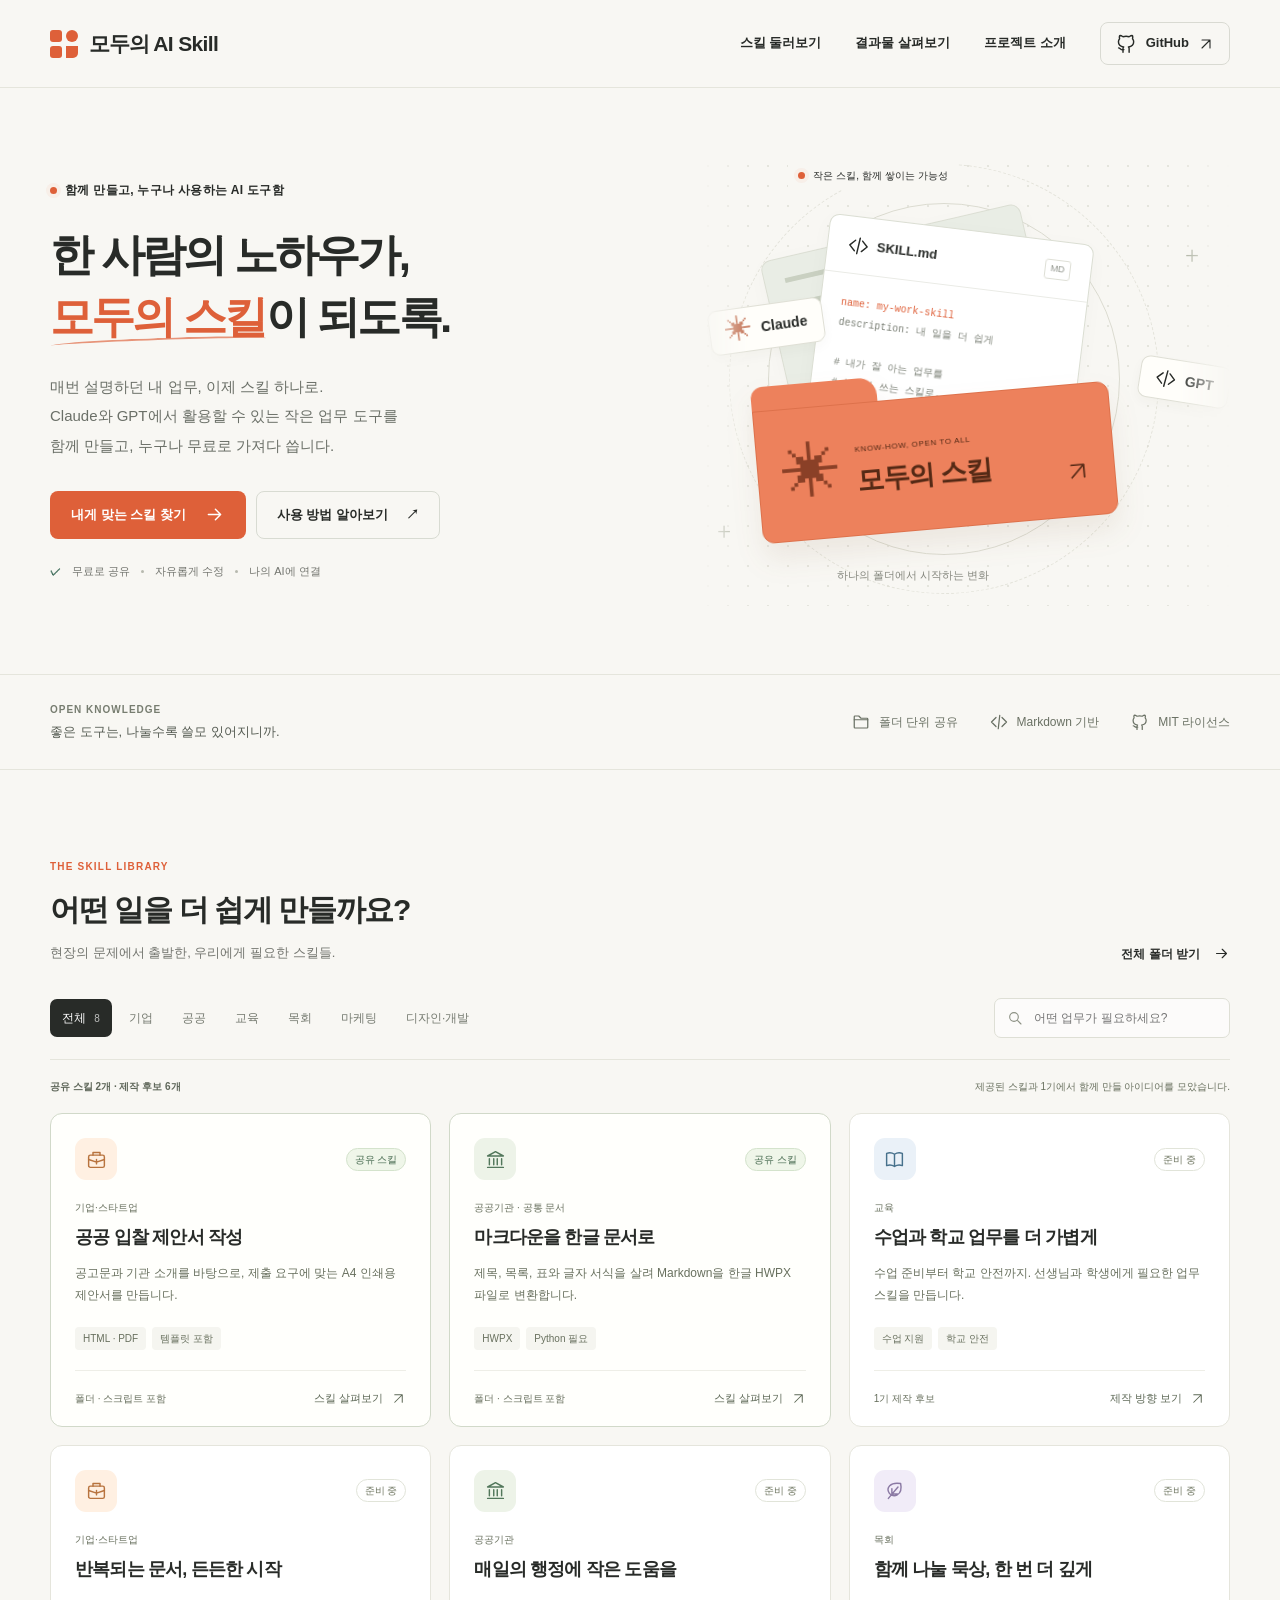
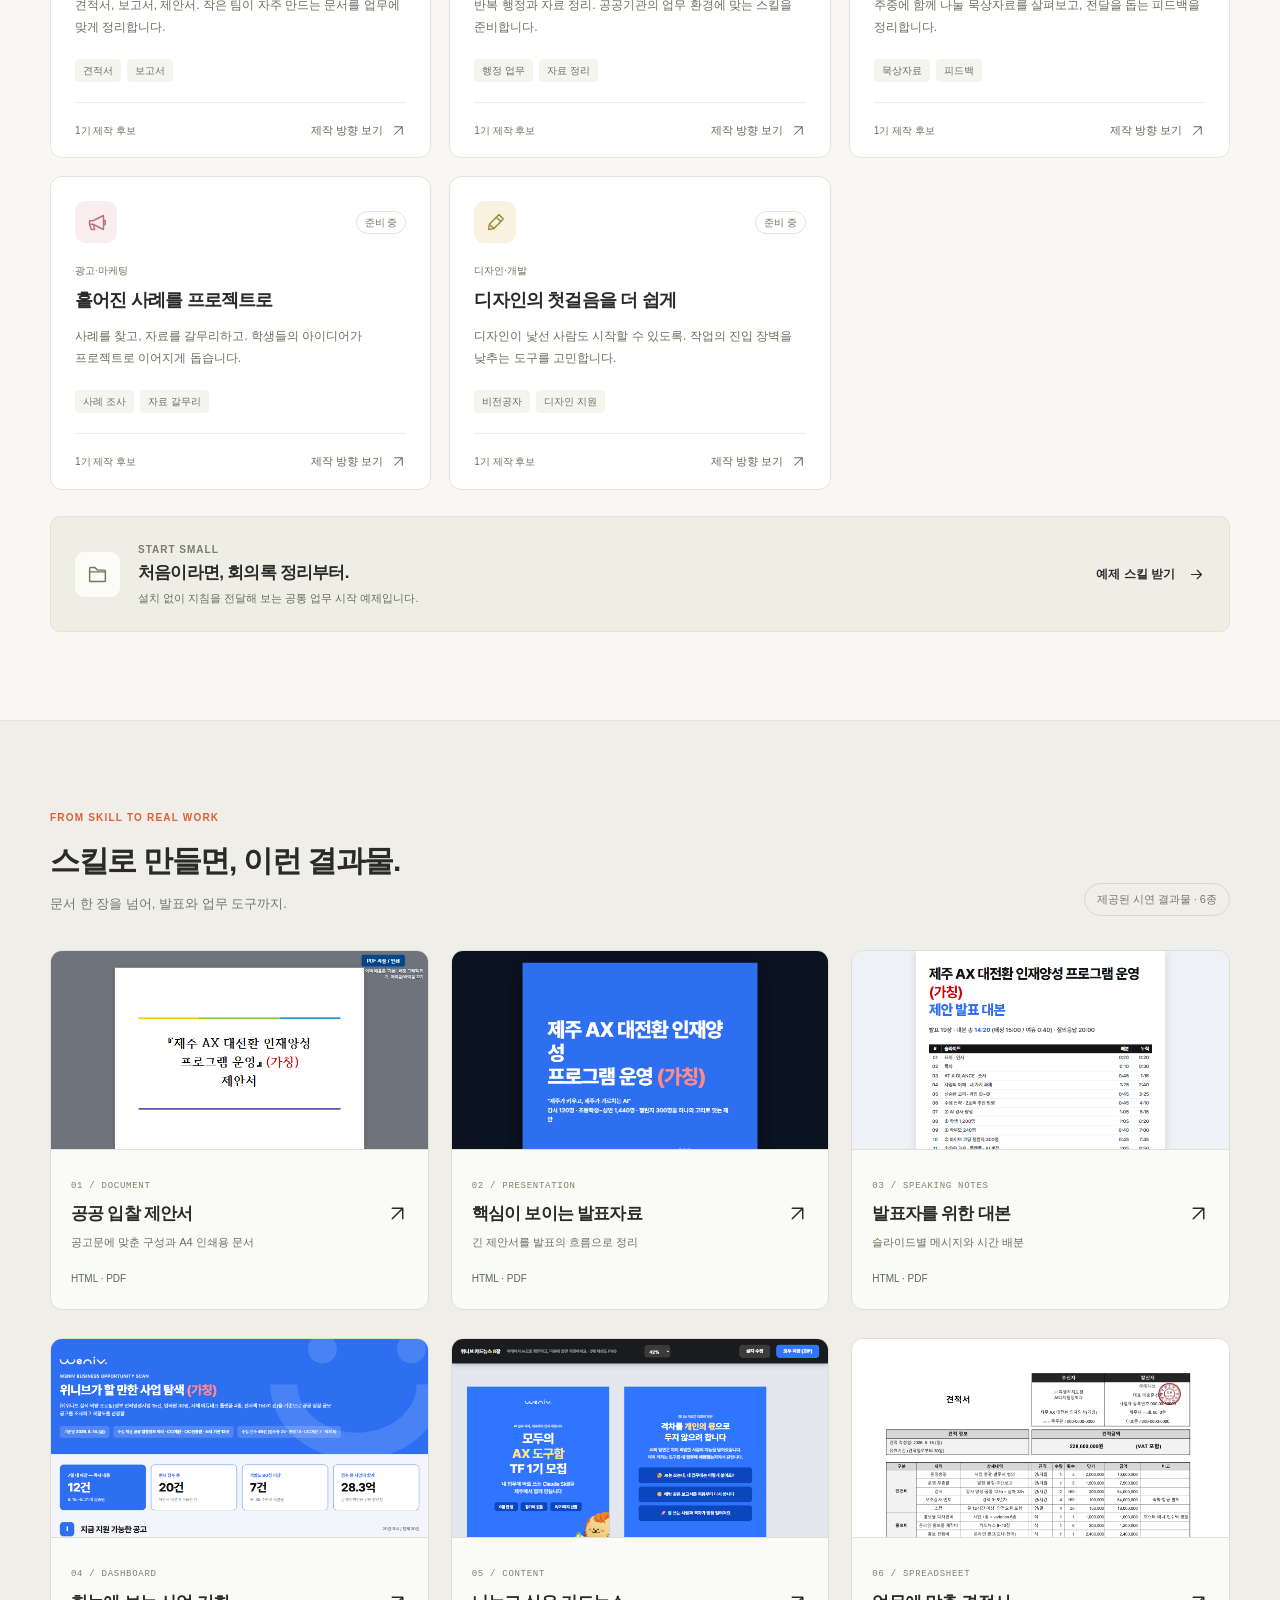
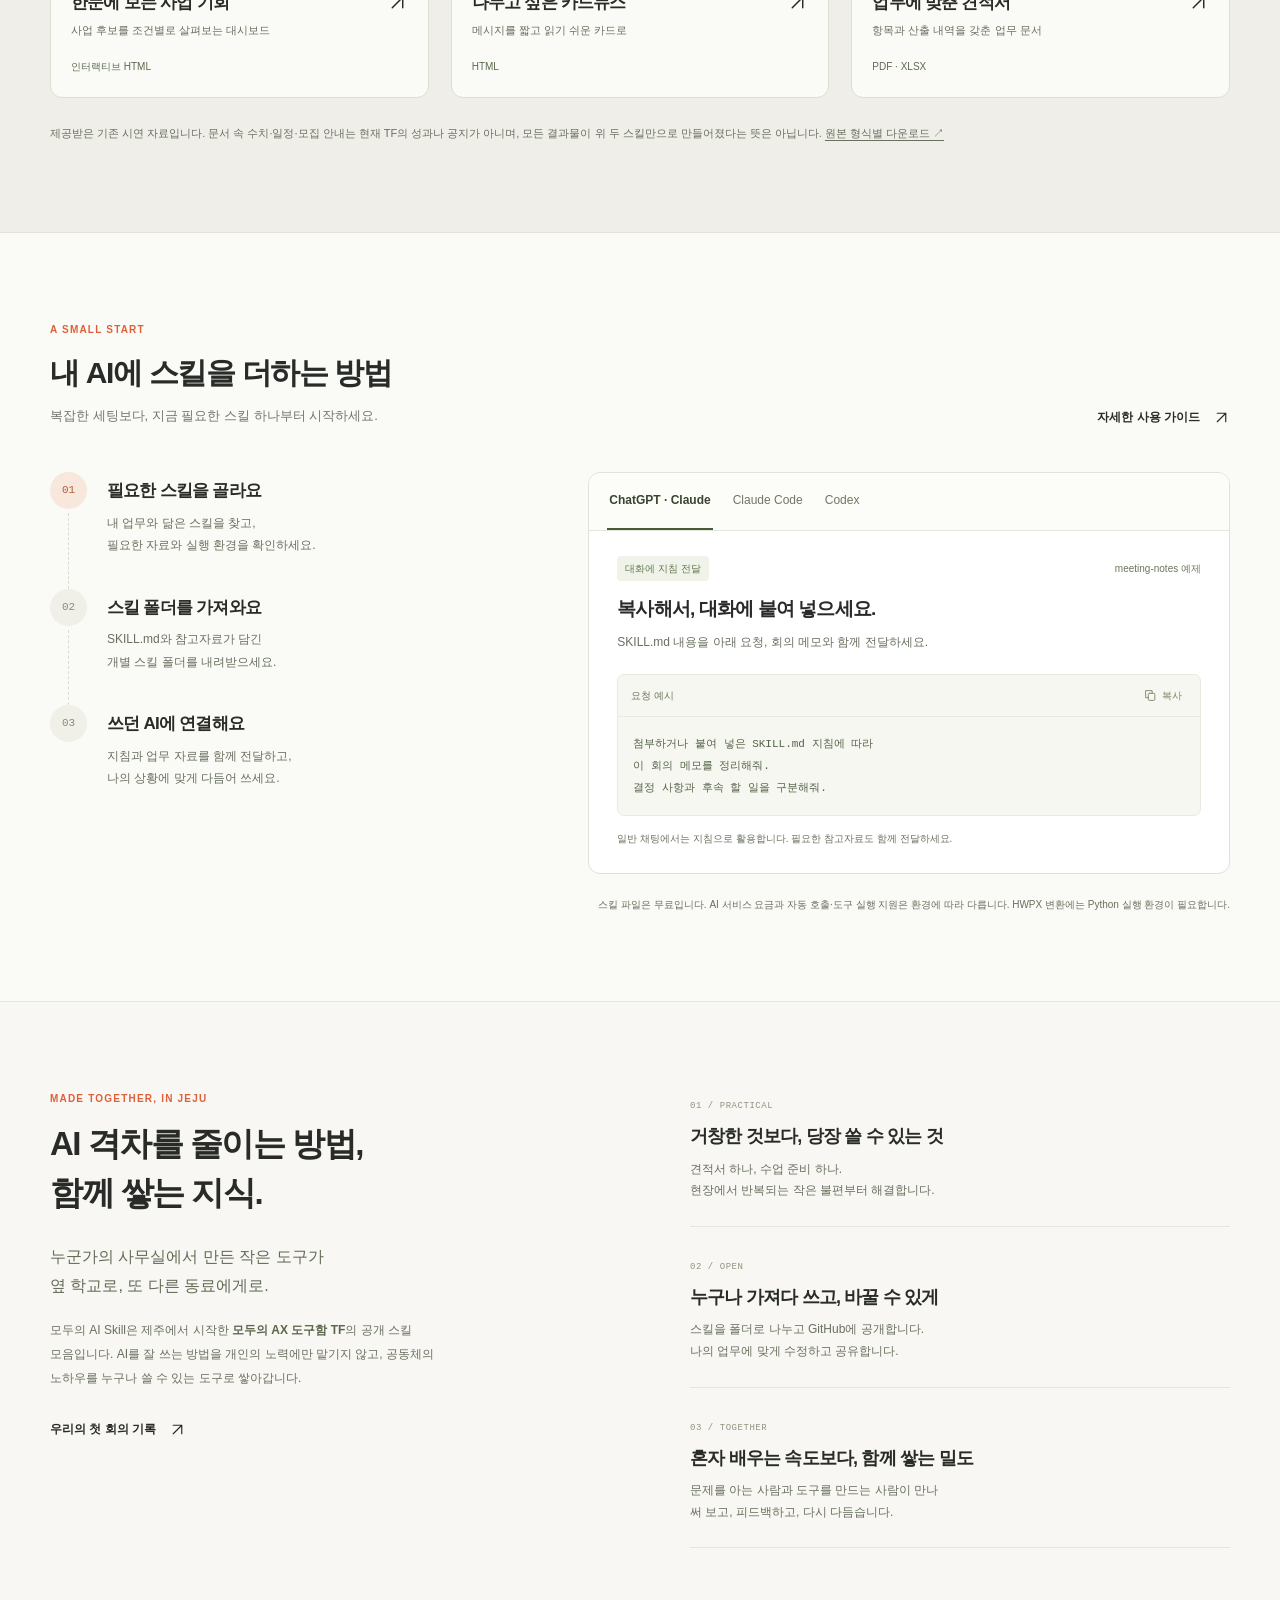
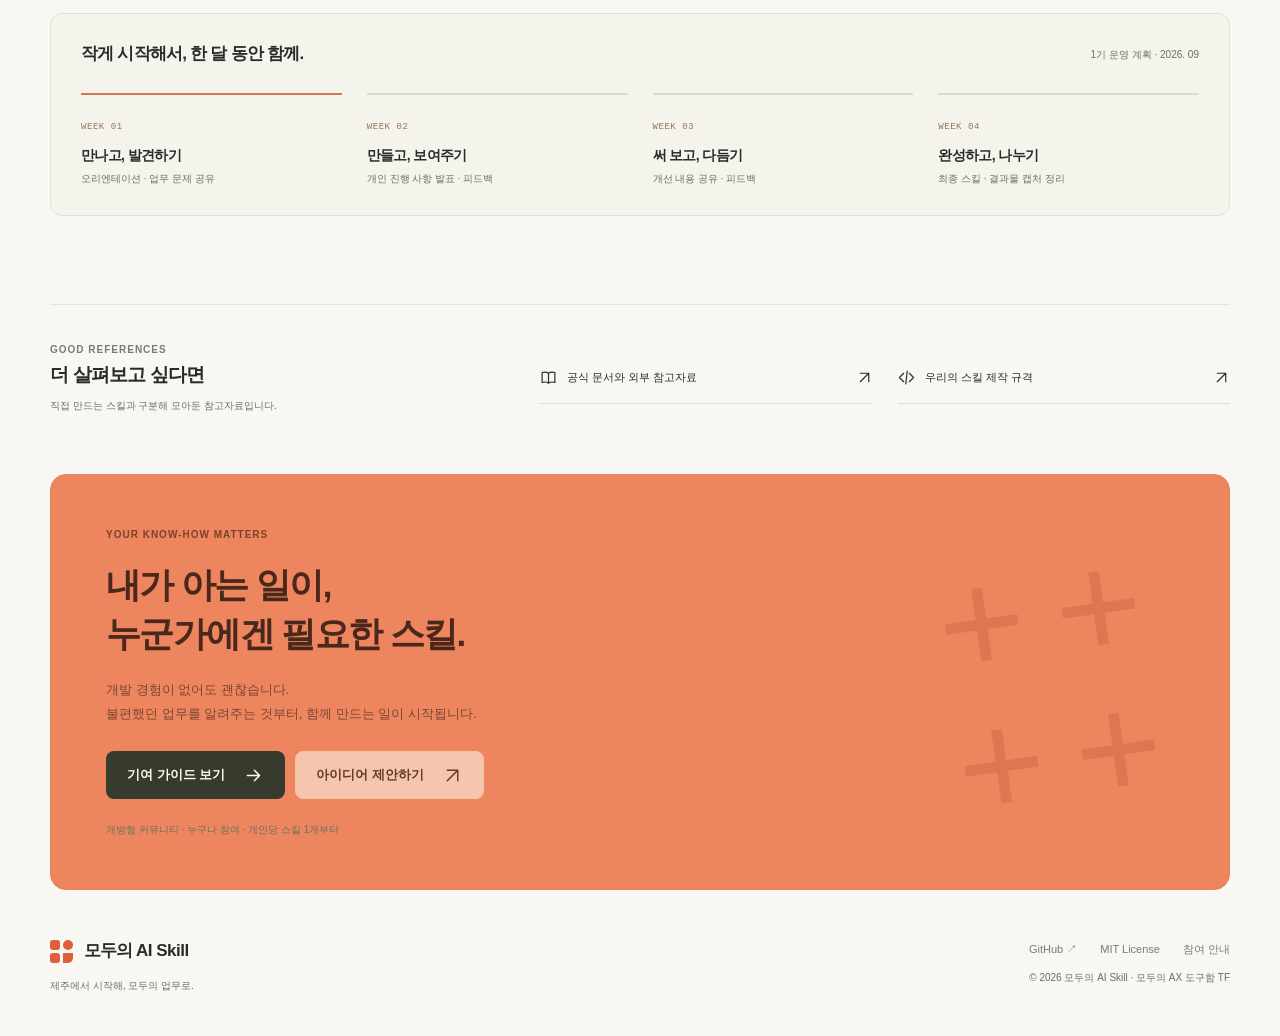
==== commit 6082bb17: "fix: deploy static Pages site and add social sharing images" ====
--- a/index.html
+++ b/index.html
@@ -17,6 +17,19 @@
       content="교육부터 기업, 공공기관까지. 내 일에 필요한 작은 AI 스킬을 찾아보세요."
     />
     <meta property="og:type" content="website" />
+    <meta property="og:locale" content="ko_KR" />
+    <meta property="og:site_name" content="모두의 AI Skill" />
+    <meta property="og:url" content="https://moduaiskill.github.io/modu/" />
+    <meta property="og:image" content="https://moduaiskill.github.io/modu/assets/social/modu-ai-skill-og.png" />
+    <meta property="og:image:type" content="image/png" />
+    <meta property="og:image:width" content="1730" />
+    <meta property="og:image:height" content="909" />
+    <meta property="og:image:alt" content="모두의 AI Skill — 한 사람의 노하우가, 모두의 스킬이 되도록. 오렌지색 스킬 폴더와 SKILL.md 문서." />
+    <meta name="twitter:card" content="summary_large_image" />
+    <meta name="twitter:title" content="모두의 AI Skill — 함께 만들고, 누구나 사용하고" />
+    <meta name="twitter:description" content="교육부터 기업, 공공기관까지. 내 일에 필요한 작은 AI 스킬을 찾아보세요." />
+    <meta name="twitter:image" content="https://moduaiskill.github.io/modu/assets/social/modu-ai-skill-og.png" />
+    <meta name="twitter:image:alt" content="모두의 AI Skill — 한 사람의 노하우가, 모두의 스킬이 되도록. 오렌지색 스킬 폴더와 SKILL.md 문서." />
     <title>모두의 AI Skill — 한 사람의 노하우를 모두의 스킬로</title>
     <link rel="icon" href="assets/favicon.svg" type="image/svg+xml" />
     <link rel="stylesheet" href="assets/css/style.css" />
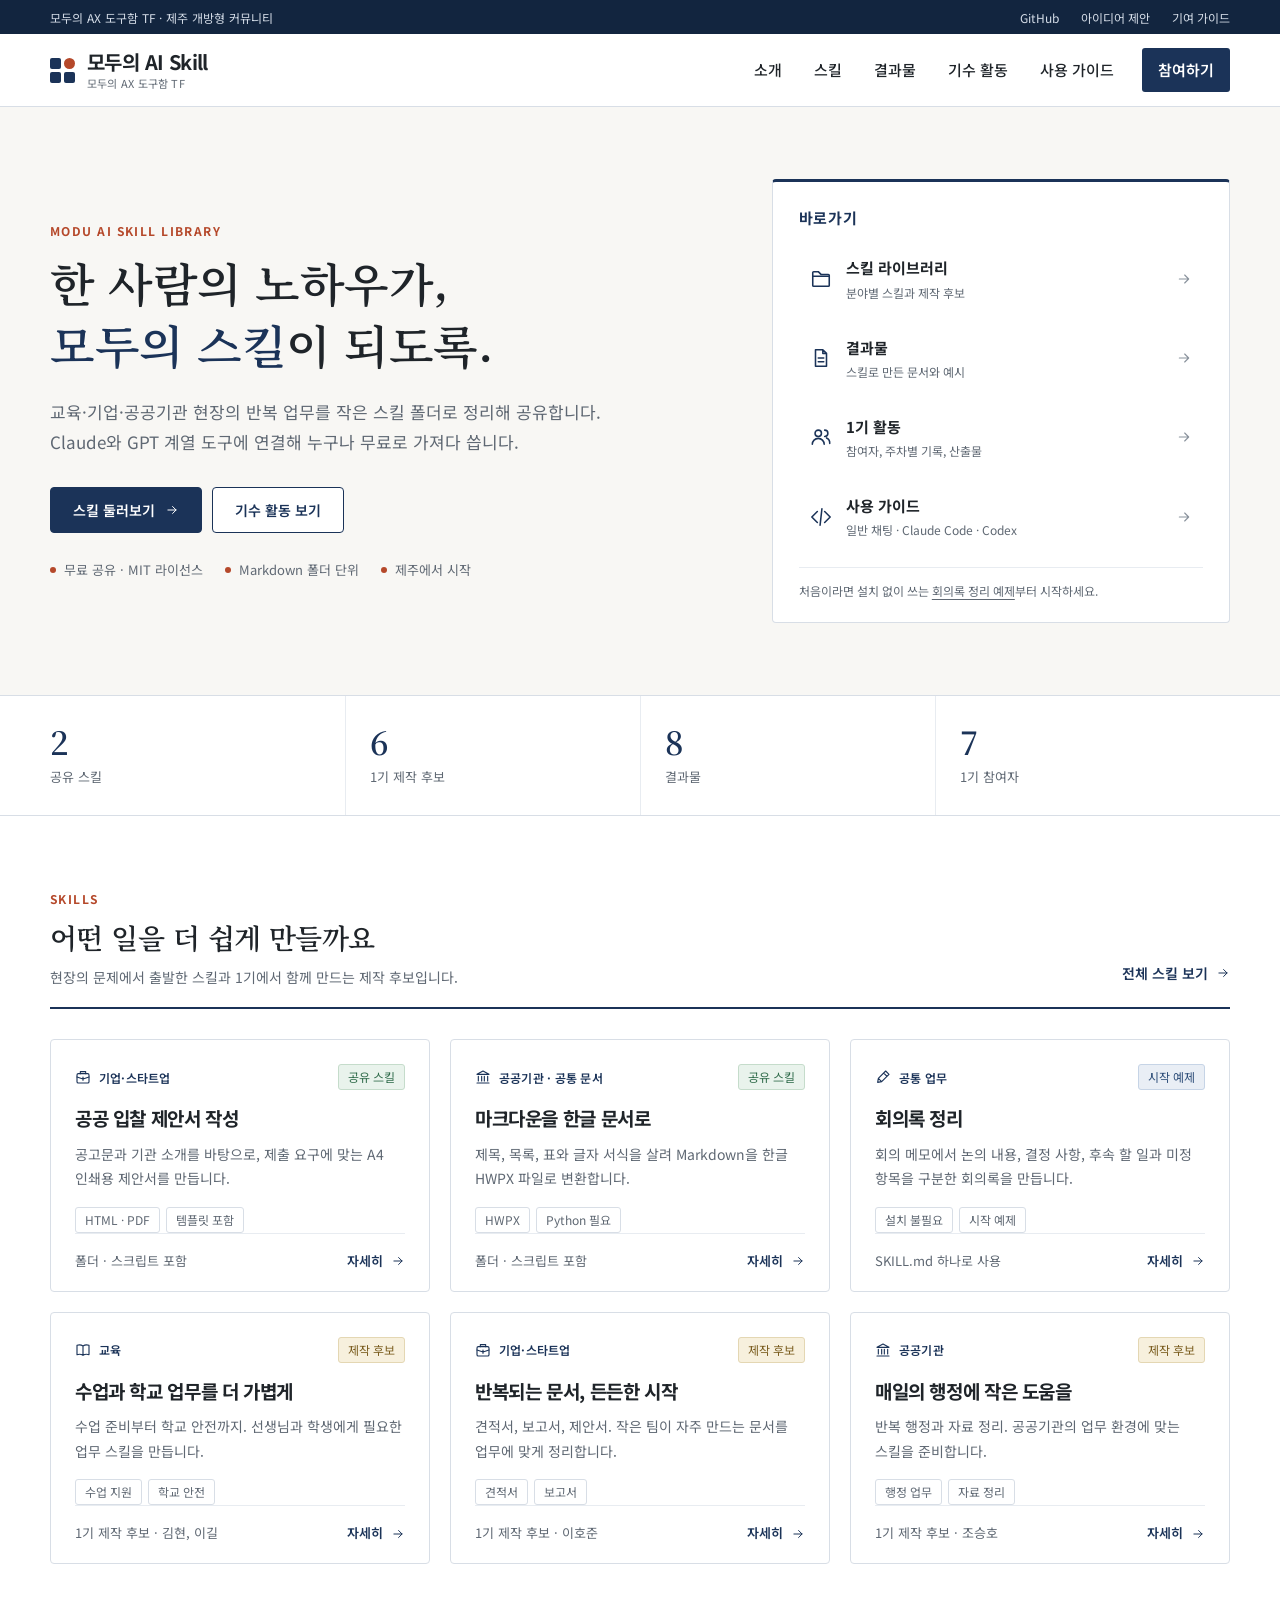
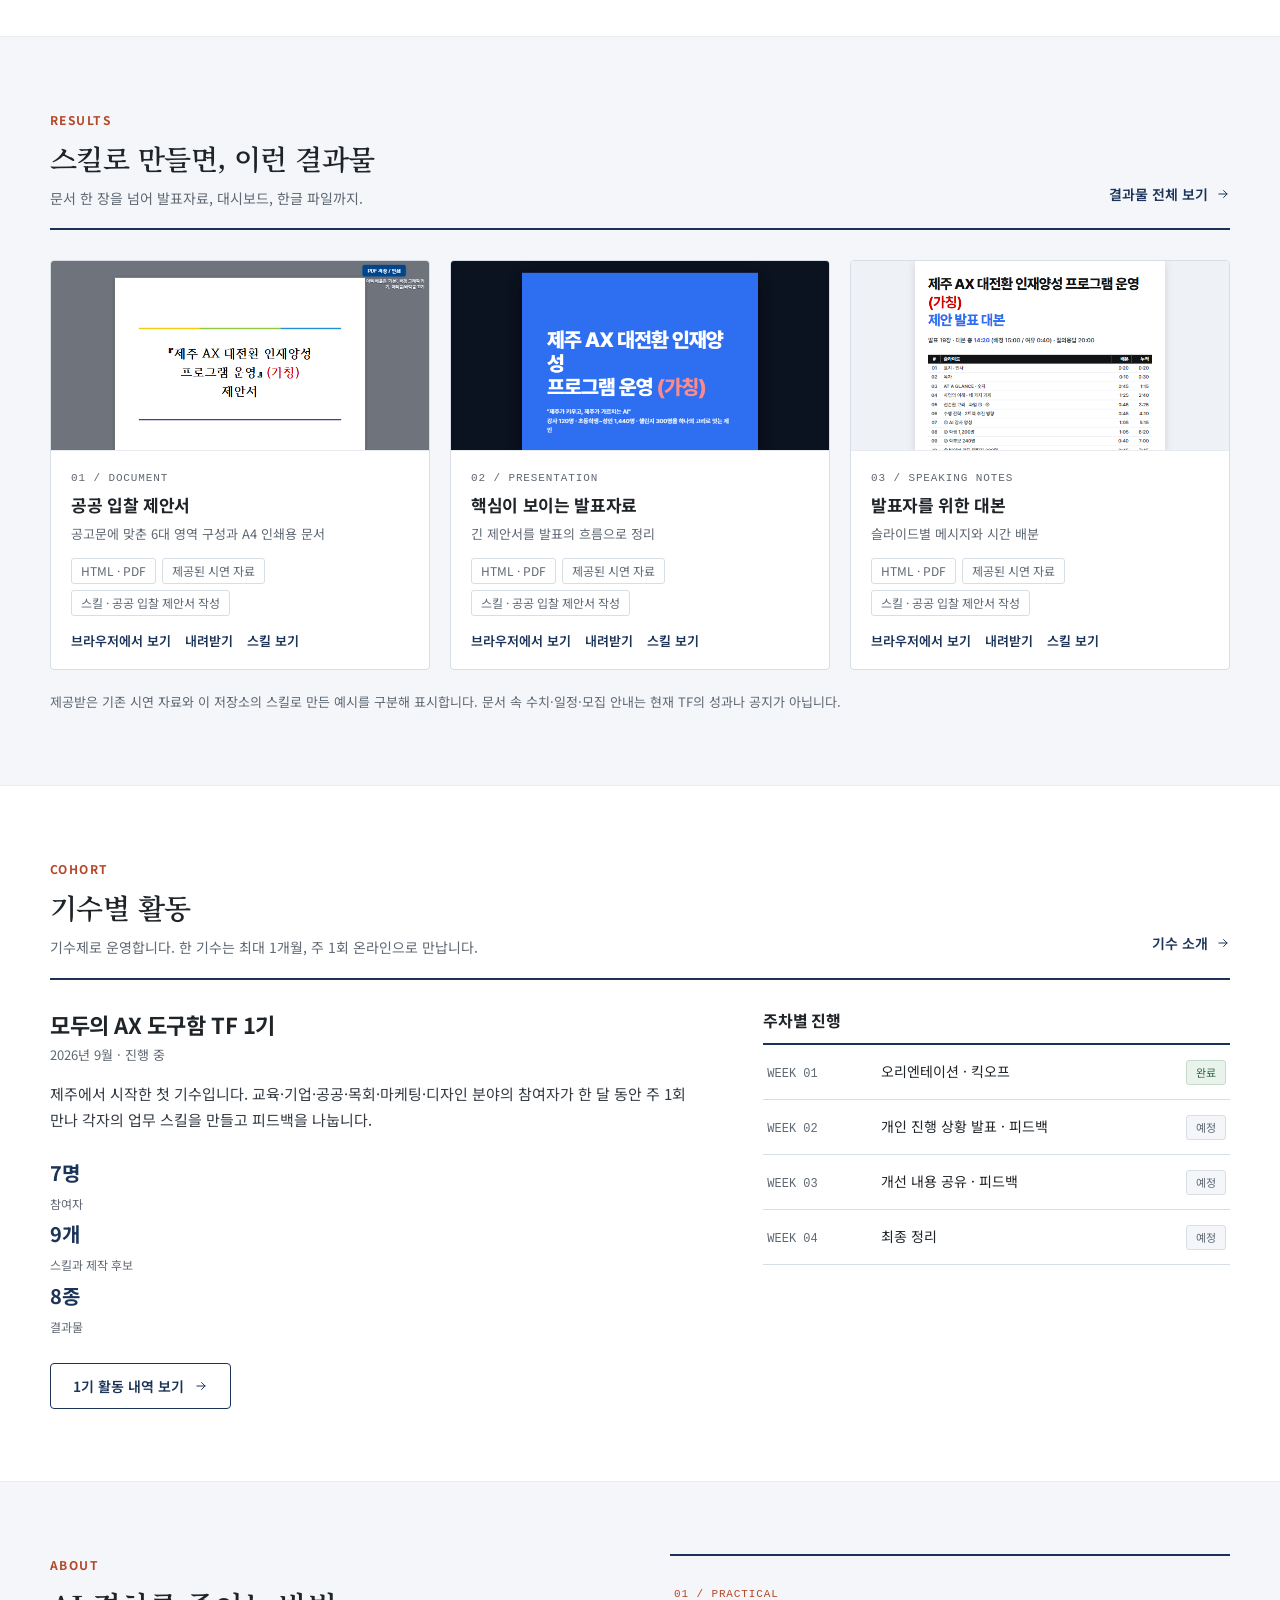
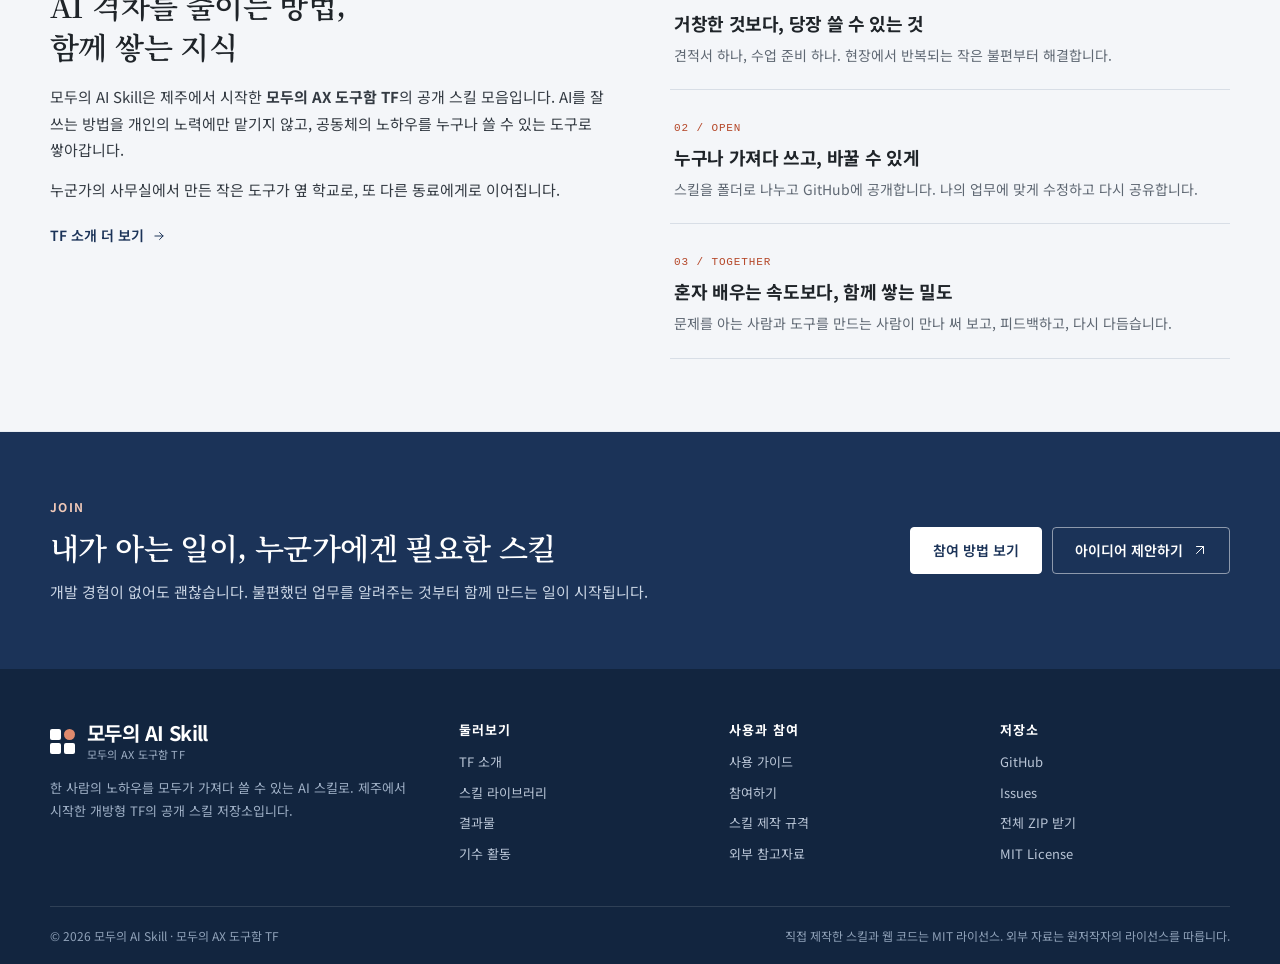
==== commit 32fc298b: "feat: redesign site as multi-page university-style layout with skill and cohort pages - Rebuild UI w" ====
--- a/index.html
+++ b/index.html
@@ -3,19 +3,13 @@
   <head>
     <meta charset="utf-8" />
     <meta name="viewport" content="width=device-width, initial-scale=1" />
-    <meta name="theme-color" content="#f8f7f3" />
+    <meta name="theme-color" content="#12253f" />
     <meta
       name="description"
       content="한 사람의 노하우를 모두의 AI 스킬로. Claude와 GPT에서 활용할 업무 스킬을 함께 만들고 무료로 나누는 모두의 AX 도구함 TF입니다."
     />
-    <meta
-      property="og:title"
-      content="모두의 AI Skill — 함께 만들고, 누구나 사용하고"
-    />
-    <meta
-      property="og:description"
-      content="교육부터 기업, 공공기관까지. 내 일에 필요한 작은 AI 스킬을 찾아보세요."
-    />
+    <meta property="og:title" content="모두의 AI Skill — 함께 만들고, 누구나 사용하고" />
+    <meta property="og:description" content="교육부터 기업, 공공기관까지. 내 일에 필요한 작은 AI 스킬을 찾아보세요." />
     <meta property="og:type" content="website" />
     <meta property="og:locale" content="ko_KR" />
     <meta property="og:site_name" content="모두의 AI Skill" />
@@ -24,798 +18,260 @@
     <meta property="og:image:type" content="image/png" />
     <meta property="og:image:width" content="1730" />
     <meta property="og:image:height" content="909" />
-    <meta property="og:image:alt" content="모두의 AI Skill — 한 사람의 노하우가, 모두의 스킬이 되도록. 오렌지색 스킬 폴더와 SKILL.md 문서." />
+    <meta property="og:image:alt" content="모두의 AI Skill — 한 사람의 노하우가, 모두의 스킬이 되도록." />
     <meta name="twitter:card" content="summary_large_image" />
     <meta name="twitter:title" content="모두의 AI Skill — 함께 만들고, 누구나 사용하고" />
     <meta name="twitter:description" content="교육부터 기업, 공공기관까지. 내 일에 필요한 작은 AI 스킬을 찾아보세요." />
     <meta name="twitter:image" content="https://moduaiskill.github.io/modu/assets/social/modu-ai-skill-og.png" />
-    <meta name="twitter:image:alt" content="모두의 AI Skill — 한 사람의 노하우가, 모두의 스킬이 되도록. 오렌지색 스킬 폴더와 SKILL.md 문서." />
     <title>모두의 AI Skill — 한 사람의 노하우를 모두의 스킬로</title>
     <link rel="icon" href="assets/favicon.svg" type="image/svg+xml" />
+    <link rel="preconnect" href="https://fonts.googleapis.com" />
+    <link rel="preconnect" href="https://fonts.gstatic.com" crossorigin />
+    <link
+      rel="stylesheet"
+      href="https://fonts.googleapis.com/css2?family=Noto+Sans+KR:wght@400;500;700&family=Noto+Serif+KR:wght@600&display=swap"
+    />
     <link rel="stylesheet" href="assets/css/style.css" />
     <script src="assets/js/catalog.js" defer></script>
-    <script src="assets/js/main.js" defer></script>
+    <script src="assets/js/results.js" defer></script>
+    <script src="assets/js/cohorts.js" defer></script>
+    <script src="assets/js/site.js" defer></script>
   </head>
-  <body>
+  <body data-page="home" data-nav="home">
     <a class="skip-link" href="#main">본문으로 건너뛰기</a>
-    <svg class="svg-defs" aria-hidden="true" xmlns="http://www.w3.org/2000/svg">
-      <symbol id="i-arrow" viewBox="0 0 24 24">
-        <path d="M5 12h14m-6-6 6 6-6 6" />
-      </symbol>
-      <symbol id="i-up-right" viewBox="0 0 24 24">
-        <path d="M6 18 18 6M6 6h12v12" />
-      </symbol>
-      <symbol id="i-folder" viewBox="0 0 24 24">
-        <path
-          d="M3 7V5a1 1 0 0 1 1-1h5l3 3h8a1 1 0 0 1 1 1v11a1 1 0 0 1-1 1H4a1 1 0 0 1-1-1V7Z"
-        />
-        <path d="M3 9h18" />
-      </symbol>
-      <symbol id="i-book" viewBox="0 0 24 24">
-        <path
-          d="M12 6c-3-2-6-2-9-1v14c3-1 6-1 9 1 3-2 6-2 9-1V5c-3-1-6-1-9 1v14Z"
-        />
-      </symbol>
-      <symbol id="i-case" viewBox="0 0 24 24">
-        <rect x="3" y="7" width="18" height="14" rx="2" />
-        <path d="M8 7V4h8v3M3 12l9 3 9-3M12 12v5" />
-      </symbol>
-      <symbol id="i-building" viewBox="0 0 24 24">
-        <path d="m3 8 9-5 9 5H3Zm2 3v7m5-7v7m4-7v7m5-7v7M3 21h18" />
-      </symbol>
-      <symbol id="i-leaf" viewBox="0 0 24 24">
-        <path d="M19 4C7 2 2 9 6 15s16 3 13-11ZM5 21 16 8M9 16v-6m0 6h6" />
-      </symbol>
-      <symbol id="i-megaphone" viewBox="0 0 24 24">
-        <path d="M4 10h4l12-6v16L8 14H4v-4Zm4 4 2 6H6l-2-6m16-5 2 1v4l-2 1" />
-      </symbol>
-      <symbol id="i-pen" viewBox="0 0 24 24">
-        <path d="m4 20 1-6L16 3l5 5-11 11-6 1ZM13 6l5 5M5 14l5 5" />
-      </symbol>
-      <symbol id="i-search" viewBox="0 0 24 24">
-        <circle cx="10.5" cy="10.5" r="6.5" />
-        <path d="m16 16 5 5" />
-      </symbol>
-      <symbol id="i-code" viewBox="0 0 24 24">
-        <path d="m8 6-6 6 6 6m8-12 6 6-6 6m-3-15-2 18" />
-      </symbol>
-      <symbol id="i-copy" viewBox="0 0 24 24">
-        <rect x="8" y="8" width="12" height="13" rx="2" />
-        <path d="M15 8V3H3v13h5" />
-      </symbol>
-      <symbol id="i-github" viewBox="0 0 24 24">
-        <path
-          d="M9 19c-4 1-4-2-6-2m12 5v-4c0-1-.3-1.6-.8-2 3-.4 6-1.5 6-6a5 5 0 0 0-1.3-3.5 5 5 0 0 0-.1-3.5s-1.2-.4-3.8 1.3a13 13 0 0 0-7 0C5.4 2.6 4.2 3 4.2 3a5 5 0 0 0-.1 3.5A5 5 0 0 0 2.8 10c0 4.5 3 5.6 6 6-.5.4-.8 1.1-.8 2v4"
-        />
-      </symbol>
-    </svg>
+    <div class="utility-bar">
+      <div class="container utility-inner">
+        <span>모두의 AX 도구함 TF · 제주 개방형 커뮤니티</span>
+        <div class="utility-links">
+          <a href="https://github.com/moduaiskill/modu" target="_blank" rel="noopener noreferrer">GitHub</a>
+          <a href="https://github.com/moduaiskill/modu/issues/new" target="_blank" rel="noopener noreferrer">아이디어 제안</a>
+          <a href="CONTRIBUTING.md">기여 가이드</a>
+        </div>
+      </div>
+    </div>
     <header class="site-header">
       <div class="container header-inner">
-        <a class="brand" href="#" aria-label="모두의 AI Skill 홈"
-          ><span class="brand-mark" aria-hidden="true"
-            ><i></i><i></i><i></i><i></i></span
-          ><span>모두의 <b>AI Skill</b></span></a
-        >
-        <button
-          class="menu-toggle"
-          type="button"
-          aria-label="메뉴 열기"
-          aria-expanded="false"
-          aria-controls="navigation"
-        >
-          <span></span><span></span>
+        <a class="brand" href="index.html" aria-label="모두의 AI Skill 홈">
+          <span class="brand-mark" aria-hidden="true"><i></i><i></i><i></i><i></i></span>
+          <span class="brand-text"><b>모두의 AI Skill</b><span>모두의 AX 도구함 TF</span></span>
+        </a>
+        <button class="menu-toggle" type="button" aria-label="메뉴 열기" aria-expanded="false" aria-controls="navigation">
+          <span></span><span></span><span></span>
         </button>
-        <nav id="navigation" aria-label="주 메뉴">
-          <a href="#skills">스킬 둘러보기</a
-          ><a href="#showcase">결과물 살펴보기</a
-          ><a href="#about">프로젝트 소개</a
-          ><a
-            class="nav-github"
-            href="https://github.com/moduaiskill/modu"
-            target="_blank"
-            rel="noopener noreferrer"
-            ><svg class="icon"><use href="#i-github" /></svg> GitHub
-            <svg class="icon small"><use href="#i-up-right" /></svg
-          ></a>
+        <nav id="navigation" class="site-nav" aria-label="주 메뉴">
+          <a href="about.html" data-nav="about">소개</a>
+          <a href="skills.html" data-nav="skills">스킬</a>
+          <a href="results.html" data-nav="results">결과물</a>
+          <a href="cohorts.html" data-nav="cohorts">기수 활동</a>
+          <a href="guide.html" data-nav="guide">사용 가이드</a>
+          <a class="nav-cta" href="join.html" data-nav="join">참여하기</a>
         </nav>
       </div>
     </header>
+
     <main id="main">
-      <section class="hero container" aria-labelledby="hero-title">
-        <div class="hero-copy">
-          <p class="eyebrow">
-            <span class="status-dot"></span> 함께 만들고, 누구나 사용하는 AI
-            도구함
+      <section class="hero" aria-labelledby="hero-title">
+        <div class="container hero-inner">
+          <div>
+            <span class="overline">Modu AI Skill Library</span>
+            <h1 id="hero-title">한 사람의 노하우가,<br /><em>모두의 스킬</em>이 되도록.</h1>
+            <p class="lead">
+              교육·기업·공공기관 현장의 반복 업무를 작은 스킬 폴더로 정리해 공유합니다.
+              Claude와 GPT 계열 도구에 연결해 누구나 무료로 가져다 씁니다.
+            </p>
+            <div class="hero-actions">
+              <a class="button" href="skills.html">스킬 둘러보기 <svg class="icon small"><use href="#i-arrow" /></svg></a>
+              <a class="button secondary" href="cohorts.html">기수 활동 보기</a>
+            </div>
+            <div class="hero-facts">
+              <span>무료 공유 · MIT 라이선스</span><span>Markdown 폴더 단위</span><span>제주에서 시작</span>
+            </div>
+          </div>
+          <aside class="quick-panel" aria-labelledby="quick-title">
+            <h2 id="quick-title">바로가기</h2>
+            <ul class="quick-links">
+              <li>
+                <a href="skills.html"><svg class="icon"><use href="#i-folder" /></svg><span><b>스킬 라이브러리</b><span>분야별 스킬과 제작 후보</span></span><svg class="icon"><use href="#i-arrow" /></svg></a>
+              </li>
+              <li>
+                <a href="results.html"><svg class="icon"><use href="#i-file" /></svg><span><b>결과물</b><span>스킬로 만든 문서와 예시</span></span><svg class="icon"><use href="#i-arrow" /></svg></a>
+              </li>
+              <li>
+                <a href="cohort.html?id=1"><svg class="icon"><use href="#i-users" /></svg><span><b>1기 활동</b><span>참여자, 주차별 기록, 산출물</span></span><svg class="icon"><use href="#i-arrow" /></svg></a>
+              </li>
+              <li>
+                <a href="guide.html"><svg class="icon"><use href="#i-code" /></svg><span><b>사용 가이드</b><span>일반 채팅 · Claude Code · Codex</span></span><svg class="icon"><use href="#i-arrow" /></svg></a>
+              </li>
+            </ul>
+            <p class="note">처음이라면 설치 없이 쓰는 <a href="skill.html?id=meeting-notes">회의록 정리 예제</a>부터 시작하세요.</p>
+          </aside>
+        </div>
+      </section>
+
+      <div class="stats" aria-label="현황">
+        <div class="container stats-inner">
+          <a href="skills.html"><b id="stat-shared">2</b><span>공유 스킬</span></a>
+          <a href="skills.html"><b id="stat-planned">6</b><span>1기 제작 후보</span></a>
+          <a href="results.html"><b id="stat-results">8</b><span>결과물</span></a>
+          <a href="cohort.html?id=1"><b id="stat-members">7</b><span>1기 참여자</span></a>
+        </div>
+      </div>
+
+      <section class="section" aria-labelledby="skills-title">
+        <div class="container">
+          <div class="section-head">
+            <div>
+              <span class="overline">Skills</span>
+              <h2 id="skills-title">어떤 일을 더 쉽게 만들까요</h2>
+              <p>현장의 문제에서 출발한 스킬과 1기에서 함께 만드는 제작 후보입니다.</p>
+            </div>
+            <a class="text-link" href="skills.html">전체 스킬 보기 <svg class="icon small"><use href="#i-arrow" /></svg></a>
+          </div>
+          <div id="home-skills" class="skill-grid"></div>
+          <noscript>
+            <p class="note">목록 표시에는 JavaScript가 필요합니다. <a href="skills/business/public-bid-proposal/SKILL.md">입찰 제안서 스킬</a>과 <a href="skills/public/md-to-hwpx/SKILL.md">HWPX 변환 스킬</a>을 직접 확인할 수 있습니다.</p>
+          </noscript>
+        </div>
+      </section>
+
+      <section class="section soft" aria-labelledby="results-title">
+        <div class="container">
+          <div class="section-head">
+            <div>
+              <span class="overline">Results</span>
+              <h2 id="results-title">스킬로 만들면, 이런 결과물</h2>
+              <p>문서 한 장을 넘어 발표자료, 대시보드, 한글 파일까지.</p>
+            </div>
+            <a class="text-link" href="results.html">결과물 전체 보기 <svg class="icon small"><use href="#i-arrow" /></svg></a>
+          </div>
+          <div id="home-results" class="result-grid"></div>
+          <p class="note" style="margin-top: 20px">
+            제공받은 기존 시연 자료와 이 저장소의 스킬로 만든 예시를 구분해 표시합니다. 문서 속 수치·일정·모집 안내는 현재 TF의 성과나 공지가 아닙니다.
           </p>
-          <h1 id="hero-title">
-            한 사람의 노하우가,<br /><span>모두의 스킬</span>이 되도록.
-          </h1>
-          <p class="hero-description">
-            매번 설명하던 내 업무, 이제 스킬 하나로.<br />Claude와 GPT에서
-            활용할 수 있는 작은 업무 도구를<br class="desktop-break" />
-            함께 만들고, 누구나 무료로 가져다 씁니다.
-          </p>
-          <div class="hero-actions">
-            <a class="button primary" href="#skills"
-              >내게 맞는 스킬 찾기
-              <svg class="icon"><use href="#i-arrow" /></svg></a
-            ><a class="button secondary" href="#how-to"
-              >사용 방법 알아보기 <span aria-hidden="true">↗</span></a
-            >
-          </div>
-          <div class="hero-note">
-            <span class="tiny-check" aria-hidden="true">✓</span> 무료로 공유
-            <span class="note-divider"></span> 자유롭게 수정
-            <span class="note-divider"></span> 나의 AI에 연결
-          </div>
-        </div>
-        <div
-          class="hero-art"
-          role="img"
-          aria-label="업무 노하우를 담은 SKILL.md 폴더를 Claude와 GPT에 연결하는 그림"
-        >
-          <span class="art-orbit orbit-one"></span
-          ><span class="art-orbit orbit-two"></span
-          ><span class="art-label label-top"
-            ><span class="status-dot"></span> 작은 스킬, 함께 쌓이는
-            가능성</span
-          >
-          <div class="file-sheet sheet-back">
-            <span></span><span></span><span></span>
-          </div>
-          <div class="file-sheet sheet-front">
-            <div class="file-heading">
-              <svg class="icon"><use href="#i-code" /></svg><b>SKILL.md</b
-              ><span>MD</span>
-            </div>
-            <div class="code-lines">
-              <span class="code-orange">name: my-work-skill</span
-              ><span>description: 내 일을 더 쉽게</span><br /><span
-                ># 내가 잘 아는 업무를</span
-              ><span># 누구나 쓰는 스킬로.</span>
-            </div>
-          </div>
-          <div class="art-folder">
-            <span class="folder-tab"></span>
-            <div class="folder-face">
-              <span class="folder-symbol" aria-hidden="true">✳</span>
-              <div>
-                <span>KNOW-HOW, OPEN TO ALL</span><strong>모두의 스킬</strong>
+        </div>
+      </section>
+
+      <section class="section" aria-labelledby="cohort-title">
+        <div class="container">
+          <div class="section-head">
+            <div>
+              <span class="overline">Cohort</span>
+              <h2 id="cohort-title">기수별 활동</h2>
+              <p>기수제로 운영합니다. 한 기수는 최대 1개월, 주 1회 온라인으로 만납니다.</p>
+            </div>
+            <a class="text-link" href="cohorts.html">기수 소개 <svg class="icon small"><use href="#i-arrow" /></svg></a>
+          </div>
+          <div class="two-col wide-left">
+            <div>
+              <h3 id="home-cohort-title" style="font-size: 22px"></h3>
+              <p class="note" id="home-cohort-period" style="margin-top: 4px"></p>
+              <p class="prose" id="home-cohort-summary" style="margin-top: 14px"></p>
+              <div id="home-cohort-facts" style="margin-top: 22px"></div>
+              <a id="home-cohort-link" class="button secondary" href="cohort.html?id=1" style="margin-top: 24px">1기 활동 내역 보기 <svg class="icon small"><use href="#i-arrow" /></svg></a>
+            </div>
+            <div>
+              <h3 style="font-size: 16px; margin-bottom: 12px">주차별 진행</h3>
+              <div id="home-cohort-weeks"></div>
+            </div>
+          </div>
+        </div>
+      </section>
+
+      <section class="section soft" aria-labelledby="about-title">
+        <div class="container">
+          <div class="two-col">
+            <div>
+              <span class="overline">About</span>
+              <h2 id="about-title" style="font-family: var(--serif); font-weight: 600; font-size: 30px">AI 격차를 줄이는 방법,<br />함께 쌓는 지식</h2>
+              <div class="prose" style="margin-top: 18px">
+                <p>
+                  모두의 AI Skill은 제주에서 시작한 <strong>모두의 AX 도구함 TF</strong>의 공개 스킬 모음입니다.
+                  AI를 잘 쓰는 방법을 개인의 노력에만 맡기지 않고, 공동체의 노하우를 누구나 쓸 수 있는 도구로 쌓아갑니다.
+                </p>
+                <p>누군가의 사무실에서 만든 작은 도구가 옆 학교로, 또 다른 동료에게로 이어집니다.</p>
               </div>
-              <svg class="icon"><use href="#i-up-right" /></svg>
-            </div>
-          </div>
-          <div class="art-chip chip-claude">
-            <span class="claude-star" aria-hidden="true">✳</span> Claude
-          </div>
-          <div class="art-chip chip-gpt">
-            <svg class="icon"><use href="#i-code" /></svg> GPT
-          </div>
-          <span class="art-caption">하나의 폴더에서 시작하는 변화</span
-          ><span class="art-plus plus-one">+</span
-          ><span class="art-plus plus-two">+</span>
-        </div>
-      </section>
-      <div class="principles-wrap">
-        <div class="container principles">
-          <p>
-            <span class="mini-label">OPEN KNOWLEDGE</span>좋은 도구는, 나눌수록
-            쓸모 있어지니까.
-          </p>
-          <div>
-            <span
-              ><svg class="icon"><use href="#i-folder" /></svg> 폴더 단위
-              공유</span
-            ><span
-              ><svg class="icon"><use href="#i-code" /></svg> Markdown
-              기반</span
-            ><span
-              ><svg class="icon"><use href="#i-github" /></svg> MIT
-              라이선스</span
-            >
-          </div>
-        </div>
-      </div>
-
-      <section
-        id="skills"
-        class="section container"
-        aria-labelledby="skills-title"
-      >
-        <div class="section-heading">
-          <div>
-            <p class="eyebrow section-eyebrow">THE SKILL LIBRARY</p>
-            <h2 id="skills-title">어떤 일을 더 쉽게 만들까요?</h2>
-            <p>현장의 문제에서 출발한, 우리에게 필요한 스킬들.</p>
-          </div>
-          <a
-            class="text-link"
-            href="https://github.com/moduaiskill/modu/archive/refs/heads/main.zip"
-            >전체 폴더 받기 <svg class="icon"><use href="#i-arrow" /></svg
-          ></a>
-        </div>
-        <div class="library-tools">
-          <div class="filters" role="group" aria-label="스킬 분야 필터">
-            <button
-              class="filter active"
-              type="button"
-              data-category="all"
-              aria-pressed="true"
-            >
-              전체 <span>8</span></button
-            ><button
-              class="filter"
-              type="button"
-              data-category="business"
-              aria-pressed="false"
-            >
-              기업</button
-            ><button
-              class="filter"
-              type="button"
-              data-category="public"
-              aria-pressed="false"
-            >
-              공공</button
-            ><button
-              class="filter"
-              type="button"
-              data-category="education"
-              aria-pressed="false"
-            >
-              교육</button
-            ><button
-              class="filter"
-              type="button"
-              data-category="ministry"
-              aria-pressed="false"
-            >
-              목회</button
-            ><button
-              class="filter"
-              type="button"
-              data-category="marketing"
-              aria-pressed="false"
-            >
-              마케팅</button
-            ><button
-              class="filter"
-              type="button"
-              data-category="design-development"
-              aria-pressed="false"
-            >
-              디자인·개발
-            </button>
-          </div>
-          <label class="search-box"
-            ><svg class="icon"><use href="#i-search" /></svg
-            ><input
-              id="skill-search"
-              type="search"
-              placeholder="어떤 업무가 필요하세요?"
-              aria-label="스킬 이름, 업무, 키워드 검색"
-              autocomplete="off"
-          /></label>
-        </div>
-        <p class="library-status">
-          <span id="result-count" role="status" aria-live="polite"
-            >공유 스킬 2개 · 제작 후보 6개</span
-          ><span>제공된 스킬과 1기에서 함께 만들 아이디어를 모았습니다.</span>
-        </p>
-        <div id="skill-grid" class="skill-grid"></div>
-        <div id="empty-state" class="empty-state" hidden>
-          <svg class="icon"><use href="#i-search" /></svg>
-          <h3>일치하는 스킬이 없어요.</h3>
-          <p>다른 검색어를 입력하거나 전체 분야를 살펴보세요.</p>
-          <button id="reset-search" class="button secondary" type="button">
-            전체 보기
-          </button>
-        </div>
-        <noscript
-          ><p>
-            검색에는 JavaScript가 필요합니다.
-            <a href="skills/business/public-bid-proposal/SKILL.md"
-              >입찰 제안서 스킬</a
-            >과 <a href="skills/public/md-to-hwpx/SKILL.md">HWPX 변환 스킬</a>을
-            직접 확인할 수 있습니다.
-          </p></noscript
-        >
-        <div class="starter-banner">
-          <span class="starter-icon"
-            ><svg class="icon"><use href="#i-folder" /></svg
-          ></span>
-          <div>
-            <span class="mini-label">START SMALL</span>
-            <h3>처음이라면, 회의록 정리부터.</h3>
-            <p>설치 없이 지침을 전달해 보는 공통 업무 시작 예제입니다.</p>
-          </div>
-          <a
-            href="skills/common/meeting-notes/SKILL.md"
-            class="text-link"
-            download="SKILL.md"
-            >예제 스킬 받기 <svg class="icon"><use href="#i-arrow" /></svg
-          ></a>
-        </div>
-      </section>
-
-      <section id="showcase" class="showcase-section">
-        <div class="container section">
-          <div class="section-heading">
-            <div>
-              <p class="eyebrow section-eyebrow">FROM SKILL TO REAL WORK</p>
-              <h2 id="showcase-title">스킬로 만들면, 이런 결과물.</h2>
-              <p>문서 한 장을 넘어, 발표와 업무 도구까지.</p>
-            </div>
-            <span class="outline-label">제공된 시연 결과물 · 6종</span>
-          </div>
-          <div class="showcase-grid">
-            <a
-              class="showcase-card"
-              href="examples/01_제안서_샘플.html"
-              target="_blank"
-              rel="noopener noreferrer"
-              ><div class="preview preview-proposal">
-                <img
-                  src="assets/previews/proposal.png"
-                  alt="공공 입찰 제안서 표지 미리보기"
-                  loading="lazy"
-                  width="720"
-                  height="450"
-                />
-              </div>
-              <div>
-                <span>01 / DOCUMENT</span>
-                <h3>
-                  공공 입찰 제안서
-                  <svg class="icon"><use href="#i-up-right" /></svg>
-                </h3>
-                <p>공고문에 맞춘 구성과 A4 인쇄용 문서</p>
-                <span class="format-label">HTML · PDF</span>
-              </div></a
-            >
-            <a
-              class="showcase-card"
-              href="examples/02_발표자료_샘플.html"
-              target="_blank"
-              rel="noopener noreferrer"
-              ><div class="preview">
-                <img
-                  src="assets/previews/presentation.png"
-                  alt="제안 발표자료 미리보기"
-                  loading="lazy"
-                  width="720"
-                  height="450"
-                />
-              </div>
-              <div>
-                <span>02 / PRESENTATION</span>
-                <h3>
-                  핵심이 보이는 발표자료
-                  <svg class="icon"><use href="#i-up-right" /></svg>
-                </h3>
-                <p>긴 제안서를 발표의 흐름으로 정리</p>
-                <span class="format-label">HTML · PDF</span>
-              </div></a
-            >
-            <a
-              class="showcase-card"
-              href="examples/03_발표대본_샘플.html"
-              target="_blank"
-              rel="noopener noreferrer"
-              ><div class="preview">
-                <img
-                  src="assets/previews/script.png"
-                  alt="발표 시간 배분과 대본 미리보기"
-                  loading="lazy"
-                  width="720"
-                  height="450"
-                />
-              </div>
-              <div>
-                <span>03 / SPEAKING NOTES</span>
-                <h3>
-                  발표자를 위한 대본
-                  <svg class="icon"><use href="#i-up-right" /></svg>
-                </h3>
-                <p>슬라이드별 메시지와 시간 배분</p>
-                <span class="format-label">HTML · PDF</span>
-              </div></a
-            >
-            <a
-              class="showcase-card"
-              href="examples/04_사업탐색대시보드_샘플.html"
-              target="_blank"
-              rel="noopener noreferrer"
-              ><div class="preview">
-                <img
-                  src="assets/previews/dashboard.png"
-                  alt="사업 탐색 대시보드 미리보기"
-                  loading="lazy"
-                  width="720"
-                  height="450"
-                />
-              </div>
-              <div>
-                <span>04 / DASHBOARD</span>
-                <h3>
-                  한눈에 보는 사업 기회
-                  <svg class="icon"><use href="#i-up-right" /></svg>
-                </h3>
-                <p>사업 후보를 조건별로 살펴보는 대시보드</p>
-                <span class="format-label">인터랙티브 HTML</span>
-              </div></a
-            >
-            <a
-              class="showcase-card"
-              href="examples/05_카드뉴스_샘플.html"
-              target="_blank"
-              rel="noopener noreferrer"
-              ><div class="preview">
-                <img
-                  src="assets/previews/cardnews.png"
-                  alt="모두의 AX 도구함 카드뉴스 미리보기"
-                  loading="lazy"
-                  width="720"
-                  height="450"
-                />
-              </div>
-              <div>
-                <span>05 / CONTENT</span>
-                <h3>
-                  나누고 싶은 카드뉴스
-                  <svg class="icon"><use href="#i-up-right" /></svg>
-                </h3>
-                <p>메시지를 짧고 읽기 쉬운 카드로</p>
-                <span class="format-label">HTML</span>
-              </div></a
-            >
-            <a
-              class="showcase-card"
-              href="examples/06_견적서_샘플.pdf"
-              target="_blank"
-              rel="noopener noreferrer"
-              ><div class="preview">
-                <img
-                  src="assets/previews/estimate.png"
-                  alt="견적서 표와 금액 구성 미리보기"
-                  loading="lazy"
-                  width="720"
-                  height="450"
-                />
-              </div>
-              <div>
-                <span>06 / SPREADSHEET</span>
-                <h3>
-                  업무에 맞춘 견적서
-                  <svg class="icon"><use href="#i-up-right" /></svg>
-                </h3>
-                <p>항목과 산출 내역을 갖춘 업무 문서</p>
-                <span class="format-label">PDF · XLSX</span>
-              </div></a
-            >
-          </div>
-          <p class="sample-note">
-            제공받은 기존 시연 자료입니다. 문서 속 수치·일정·모집 안내는 현재
-            TF의 성과나 공지가 아니며, 모든 결과물이 위 두 스킬만으로
-            만들어졌다는 뜻은 아닙니다.
-            <a href="examples/README.md">원본 형식별 다운로드 ↗</a>
-          </p>
-        </div>
-      </section>
-
-      <section id="how-to" class="how-section" aria-labelledby="how-title">
-        <div class="container section">
-          <div class="section-heading">
-            <div>
-              <p class="eyebrow section-eyebrow">A SMALL START</p>
-              <h2 id="how-title">내 AI에 스킬을 더하는 방법</h2>
-              <p>복잡한 세팅보다, 지금 필요한 스킬 하나부터 시작하세요.</p>
-            </div>
-            <a class="text-link" href="docs/getting-started.md"
-              >자세한 사용 가이드
-              <svg class="icon"><use href="#i-up-right" /></svg
-            ></a>
-          </div>
-          <div class="how-grid">
-            <ol class="steps">
-              <li>
-                <span class="step-number">01</span>
-                <div>
-                  <h3>필요한 스킬을 골라요</h3>
-                  <p>
-                    내 업무와 닮은 스킬을 찾고,<br />필요한 자료와 실행 환경을
-                    확인하세요.
-                  </p>
-                </div>
-              </li>
-              <li>
-                <span class="step-number">02</span>
-                <div>
-                  <h3>스킬 폴더를 가져와요</h3>
-                  <p>
-                    SKILL.md와 참고자료가 담긴<br />개별 스킬 폴더를
-                    내려받으세요.
-                  </p>
-                </div>
-              </li>
-              <li>
-                <span class="step-number">03</span>
-                <div>
-                  <h3>쓰던 AI에 연결해요</h3>
-                  <p>
-                    지침과 업무 자료를 함께 전달하고,<br />나의 상황에 맞게
-                    다듬어 쓰세요.
-                  </p>
-                </div>
-              </li>
-            </ol>
-            <div class="usage-card">
-              <div class="usage-tabs" role="tablist" aria-label="사용 환경">
-                <button
-                  id="tab-chat"
-                  type="button"
-                  role="tab"
-                  aria-controls="usage-panel"
-                  aria-selected="true"
-                  data-tool="chat"
-                >
-                  ChatGPT · Claude</button
-                ><button
-                  id="tab-claude"
-                  type="button"
-                  role="tab"
-                  aria-controls="usage-panel"
-                  aria-selected="false"
-                  tabindex="-1"
-                  data-tool="claude"
-                >
-                  Claude Code</button
-                ><button
-                  id="tab-codex"
-                  type="button"
-                  role="tab"
-                  aria-controls="usage-panel"
-                  aria-selected="false"
-                  tabindex="-1"
-                  data-tool="codex"
-                >
-                  Codex
-                </button>
-              </div>
-              <div
-                id="usage-panel"
-                role="tabpanel"
-                aria-labelledby="tab-chat"
-                tabindex="0"
-              >
-                <div class="usage-topline">
-                  <span class="code-badge" id="usage-badge"
-                    >대화에 지침 전달</span
-                  ><span>meeting-notes 예제</span>
-                </div>
-                <h3 id="usage-title">복사해서, 대화에 붙여 넣으세요.</h3>
-                <p id="usage-description">
-                  SKILL.md 내용을 아래 요청, 회의 메모와 함께 전달하세요.
-                </p>
-                <div class="code-box">
-                  <div class="code-toolbar">
-                    <span id="code-label">요청 예시</span
-                    ><button
-                      id="copy-usage"
-                      type="button"
-                      aria-label="사용 예시 복사"
-                    >
-                      <svg class="icon"><use href="#i-copy" /></svg
-                      ><span>복사</span>
-                    </button>
-                  </div>
-                  <pre><code id="usage-code">첨부하거나 붙여 넣은 SKILL.md 지침에 따라
-이 회의 메모를 정리해줘.
-결정 사항과 후속 할 일을 구분해줘.</code></pre>
-                </div>
-                <p class="usage-note" id="usage-note">
-                  일반 채팅에서는 지침으로 활용합니다. 필요한 참고자료도 함께
-                  전달하세요.
-                </p>
-              </div>
-            </div>
-          </div>
-          <p class="compatibility-note">
-            스킬 파일은 무료입니다. AI 서비스 요금과 자동 호출·도구 실행 지원은
-            환경에 따라 다릅니다. HWPX 변환에는 Python 실행 환경이 필요합니다.
-          </p>
-        </div>
-      </section>
-
-      <section
-        id="about"
-        class="section container"
-        aria-labelledby="about-title"
-      >
-        <div class="about-grid">
-          <div>
-            <p class="eyebrow section-eyebrow">MADE TOGETHER, IN JEJU</p>
-            <h2 id="about-title">
-              AI 격차를 줄이는 방법,<br />함께 쌓는 지식.
-            </h2>
-            <p class="about-intro">
-              누군가의 사무실에서 만든 작은 도구가<br />옆 학교로, 또 다른
-              동료에게로.
-            </p>
-            <p class="about-copy">
-              모두의 AI Skill은 제주에서 시작한
-              <strong>모두의 AX 도구함 TF</strong>의 공개 스킬 모음입니다. AI를
-              잘 쓰는 방법을 개인의 노력에만 맡기지 않고, 공동체의 노하우를
-              누구나 쓸 수 있는 도구로 쌓아갑니다.
-            </p>
-            <a class="text-link" href="1주차.md"
-              >우리의 첫 회의 기록
-              <svg class="icon"><use href="#i-up-right" /></svg
-            ></a>
-          </div>
-          <div class="values">
-            <article>
-              <span>01 / PRACTICAL</span>
-              <h3>거창한 것보다, 당장 쓸 수 있는 것</h3>
-              <p>
-                견적서 하나, 수업 준비 하나.<br />현장에서 반복되는 작은
-                불편부터 해결합니다.
-              </p>
-            </article>
-            <article>
-              <span>02 / OPEN</span>
-              <h3>누구나 가져다 쓰고, 바꿀 수 있게</h3>
-              <p>
-                스킬을 폴더로 나누고 GitHub에 공개합니다.<br />나의 업무에 맞게
-                수정하고 공유합니다.
-              </p>
-            </article>
-            <article>
-              <span>03 / TOGETHER</span>
-              <h3>혼자 배우는 속도보다, 함께 쌓는 밀도</h3>
-              <p>
-                문제를 아는 사람과 도구를 만드는 사람이 만나<br />써 보고,
-                피드백하고, 다시 다듬습니다.
-              </p>
-            </article>
-          </div>
-        </div>
-        <div class="roadmap">
-          <div class="roadmap-heading">
-            <h3>작게 시작해서, 한 달 동안 함께.</h3>
-            <span>1기 운영 계획 · 2026. 09</span>
-          </div>
-          <ol>
-            <li>
-              <span class="week-number">WEEK 01</span>
-              <h4>만나고, 발견하기</h4>
-              <p>오리엔테이션 · 업무 문제 공유</p>
-            </li>
-            <li>
-              <span class="week-number">WEEK 02</span>
-              <h4>만들고, 보여주기</h4>
-              <p>개인 진행 사항 발표 · 피드백</p>
-            </li>
-            <li>
-              <span class="week-number">WEEK 03</span>
-              <h4>써 보고, 다듬기</h4>
-              <p>개선 내용 공유 · 피드백</p>
-            </li>
-            <li>
-              <span class="week-number">WEEK 04</span>
-              <h4>완성하고, 나누기</h4>
-              <p>최종 스킬 · 결과물 캡처 정리</p>
-            </li>
-          </ol>
-        </div>
-      </section>
-
-      <section class="resources container" aria-labelledby="resources-title">
-        <div>
-          <p class="mini-label">GOOD REFERENCES</p>
-          <h2 id="resources-title">더 살펴보고 싶다면</h2>
-          <p>직접 만드는 스킬과 구분해 모아둔 참고자료입니다.</p>
-        </div>
-        <a href="recommended/README.md"
-          ><span
-            ><svg class="icon"><use href="#i-book" /></svg>공식 문서와 외부
-            참고자료</span
-          ><svg class="icon"><use href="#i-up-right" /></svg></a
-        ><a href="docs/skill-standard.md"
-          ><span
-            ><svg class="icon"><use href="#i-code" /></svg>우리의 스킬 제작
-            규격</span
-          ><svg class="icon"><use href="#i-up-right" /></svg
-        ></a>
-      </section>
-      <section
-        id="contribute"
-        class="contribute-section container"
-        aria-labelledby="contribute-title"
-      >
-        <div class="contribute-pattern" aria-hidden="true">
-          <span>+</span><span>+</span><span>+</span><span>+</span>
-        </div>
-        <p class="eyebrow">YOUR KNOW-HOW MATTERS</p>
-        <h2 id="contribute-title">
-          내가 아는 일이,<br />누군가에겐 필요한 스킬.
-        </h2>
-        <p>
-          개발 경험이 없어도 괜찮습니다.<br />불편했던 업무를 알려주는 것부터,
-          함께 만드는 일이 시작됩니다.
-        </p>
-        <div class="contribute-actions">
-          <a class="button dark" href="CONTRIBUTING.md"
-            >기여 가이드 보기 <svg class="icon"><use href="#i-arrow" /></svg></a
-          ><a
-            class="button light"
-            href="https://github.com/moduaiskill/modu/issues/new"
-            target="_blank"
-            rel="noopener noreferrer"
-            >아이디어 제안하기 <svg class="icon"><use href="#i-up-right" /></svg
-          ></a>
-        </div>
-        <span class="contribute-note"
-          >개방형 커뮤니티 · 누구나 참여 · 개인당 스킬 1개부터</span
-        >
+              <a class="text-link" href="about.html" style="margin-top: 20px">TF 소개 더 보기 <svg class="icon small"><use href="#i-arrow" /></svg></a>
+            </div>
+            <div class="values">
+              <article>
+                <span>01 / PRACTICAL</span>
+                <h3>거창한 것보다, 당장 쓸 수 있는 것</h3>
+                <p>견적서 하나, 수업 준비 하나. 현장에서 반복되는 작은 불편부터 해결합니다.</p>
+              </article>
+              <article>
+                <span>02 / OPEN</span>
+                <h3>누구나 가져다 쓰고, 바꿀 수 있게</h3>
+                <p>스킬을 폴더로 나누고 GitHub에 공개합니다. 나의 업무에 맞게 수정하고 다시 공유합니다.</p>
+              </article>
+              <article>
+                <span>03 / TOGETHER</span>
+                <h3>혼자 배우는 속도보다, 함께 쌓는 밀도</h3>
+                <p>문제를 아는 사람과 도구를 만드는 사람이 만나 써 보고, 피드백하고, 다시 다듬습니다.</p>
+              </article>
+            </div>
+          </div>
+        </div>
+      </section>
+
+      <section class="cta-band" aria-labelledby="cta-title">
+        <div class="container cta-inner">
+          <div>
+            <span class="overline">Join</span>
+            <h2 id="cta-title">내가 아는 일이, 누군가에겐 필요한 스킬</h2>
+            <p>개발 경험이 없어도 괜찮습니다. 불편했던 업무를 알려주는 것부터 함께 만드는 일이 시작됩니다.</p>
+          </div>
+          <div class="cta-actions">
+            <a class="button secondary" href="join.html">참여 방법 보기</a>
+            <a class="button ghost" href="https://github.com/moduaiskill/modu/issues/new" target="_blank" rel="noopener noreferrer">아이디어 제안하기 <svg class="icon small"><use href="#i-up-right" /></svg></a>
+          </div>
+        </div>
       </section>
     </main>
-    <footer class="container site-footer">
-      <div>
-        <a class="brand" href="#"
-          ><span class="brand-mark" aria-hidden="true"
-            ><i></i><i></i><i></i><i></i></span
-          ><span>모두의 <b>AI Skill</b></span></a
-        >
-        <p>제주에서 시작해, 모두의 업무로.</p>
-      </div>
-      <div class="footer-right">
-        <div>
-          <a
-            href="https://github.com/moduaiskill/modu"
-            target="_blank"
-            rel="noopener noreferrer"
-            >GitHub ↗</a
-          ><a href="LICENSE">MIT License</a
-          ><a href="CONTRIBUTING.md">참여 안내</a>
-        </div>
-        <p>© 2026 모두의 AI Skill · 모두의 AX 도구함 TF</p>
+
+    <footer class="site-footer">
+      <div class="container">
+        <div class="footer-inner">
+          <div class="footer-brand">
+            <a class="brand" href="index.html">
+              <span class="brand-mark" aria-hidden="true"><i></i><i></i><i></i><i></i></span>
+              <span class="brand-text"><b>모두의 AI Skill</b><span>모두의 AX 도구함 TF</span></span>
+            </a>
+            <p>한 사람의 노하우를 모두가 가져다 쓸 수 있는 AI 스킬로. 제주에서 시작한 개방형 TF의 공개 스킬 저장소입니다.</p>
+          </div>
+          <div>
+            <h2>둘러보기</h2>
+            <ul>
+              <li><a href="about.html">TF 소개</a></li>
+              <li><a href="skills.html">스킬 라이브러리</a></li>
+              <li><a href="results.html">결과물</a></li>
+              <li><a href="cohorts.html">기수 활동</a></li>
+            </ul>
+          </div>
+          <div>
+            <h2>사용과 참여</h2>
+            <ul>
+              <li><a href="guide.html">사용 가이드</a></li>
+              <li><a href="join.html">참여하기</a></li>
+              <li><a href="docs/skill-standard.md">스킬 제작 규격</a></li>
+              <li><a href="recommended/README.md">외부 참고자료</a></li>
+            </ul>
+          </div>
+          <div>
+            <h2>저장소</h2>
+            <ul>
+              <li><a href="https://github.com/moduaiskill/modu" target="_blank" rel="noopener noreferrer">GitHub</a></li>
+              <li><a href="https://github.com/moduaiskill/modu/issues" target="_blank" rel="noopener noreferrer">Issues</a></li>
+              <li><a href="https://github.com/moduaiskill/modu/archive/refs/heads/main.zip">전체 ZIP 받기</a></li>
+              <li><a href="LICENSE">MIT License</a></li>
+            </ul>
+          </div>
+        </div>
+        <div class="footer-bottom">
+          <span>© 2026 모두의 AI Skill · 모두의 AX 도구함 TF</span>
+          <span>직접 제작한 스킬과 웹 코드는 MIT 라이선스. 외부 자료는 원저작자의 라이선스를 따릅니다.</span>
+        </div>
       </div>
     </footer>
-    <dialog id="skill-dialog" aria-labelledby="dialog-title">
-      <div class="dialog-content">
-        <button
-          id="close-dialog"
-          class="close-button"
-          type="button"
-          aria-label="상세 안내 닫기"
-        >
-          ×</button
-        ><span class="code-badge" id="dialog-category"></span>
-        <h2 id="dialog-title"></h2>
-        <p id="dialog-description"></p>
-        <dl>
-          <dt>사용자</dt>
-          <dd id="dialog-audience"></dd>
-          <dt>기대하는 변화</dt>
-          <dd id="dialog-benefit"></dd>
-          <dt>사용 환경과 상태</dt>
-          <dd id="dialog-status"></dd>
-        </dl>
-        <div class="dialog-actions">
-          <a class="button primary" id="dialog-link" href="CONTRIBUTING.md"
-            >분야 안내 보기</a
-          ><a
-            class="button secondary"
-            id="dialog-download"
-            href="#"
-            download
-            hidden
-            >스킬 ZIP 받기</a
-          >
-        </div>
-      </div>
-    </dialog>
     <div id="toast" class="toast" role="status" aria-live="polite"></div>
   </body>
 </html>
--- a/assets/css/style.css
+++ b/assets/css/style.css
@@ -1,95 +1,135 @@
 @charset "UTF-8";
+/* 모두의 AI Skill — 공통 스타일. 정적 다중 페이지, 외부 라이브러리 없음. */
 :root {
-  --paper: #f8f7f3;
-  --white: #fff;
-  --ink: #282b28;
-  --muted: #73756f;
-  --orange: #de6039;
-  --line: #e5e5dc;
-  --soft: #efeee8;
-  --green: #386855;
-  --radius: 16px;
+  --navy: #1b3358;
+  --navy-deep: #12253f;
+  --navy-soft: #e9eef5;
+  --accent: #b5482a;
+  --ink: #1f2429;
+  --text: #333a42;
+  --muted: #5f6873;
+  --faint: #8a939d;
+  --line: #d8dee6;
+  --line-soft: #e8ecf1;
+  --bg: #ffffff;
+  --bg-soft: #f4f6f9;
+  --bg-warm: #f8f7f4;
+  --ok: #2f6b4a;
+  --ok-bg: #e9f3ec;
+  --warn: #7a5c1e;
+  --warn-bg: #f7f0dd;
+  --serif: "Noto Serif KR", "Nanum Myeongjo", "Apple Myungjo", "Batang", serif;
+  --sans:
+    "Noto Sans KR", "Pretendard", "Apple SD Gothic Neo", "Malgun Gothic",
+    sans-serif;
+  --mono: "Consolas", "SFMono-Regular", "Menlo", "D2Coding", monospace;
+  --radius: 4px;
+  --header-h: 72px;
 }
 * {
   box-sizing: border-box;
 }
 html {
   scroll-behavior: smooth;
-  scroll-padding-top: 100px;
+  scroll-padding-top: 96px;
 }
 body {
   margin: 0;
-  background: var(--paper);
-  color: var(--ink);
-  font-family:
-    "Pretendard", "Noto Sans KR", "Apple SD Gothic Neo", "Malgun Gothic",
-    sans-serif;
+  background: var(--bg);
+  color: var(--text);
+  font-family: var(--sans);
   font-size: 15px;
-  line-height: 1.7;
+  line-height: 1.75;
   word-break: keep-all;
   -webkit-font-smoothing: antialiased;
-}
-button,
-input {
-  font: inherit;
-}
-button,
-a {
-  -webkit-tap-highlight-color: transparent;
-}
-button {
-  cursor: pointer;
-}
-a {
-  color: inherit;
-  text-decoration: none;
-}
-a,
-button {
-  touch-action: manipulation;
 }
 h1,
 h2,
 h3,
 h4,
-p {
+p,
+ul,
+ol,
+dl,
+dd,
+figure {
   margin: 0;
 }
 h1,
 h2,
 h3,
 h4 {
-  line-height: 1.4;
-  letter-spacing: -0.045em;
+  color: var(--ink);
+  line-height: 1.35;
+  letter-spacing: -0.02em;
+  font-weight: 700;
+}
+a {
+  color: inherit;
+  text-decoration: none;
+}
+button,
+input {
+  font: inherit;
+  color: inherit;
+}
+button {
+  cursor: pointer;
+}
+img {
+  max-width: 100%;
+  display: block;
+}
+table {
+  border-collapse: collapse;
+  width: 100%;
+}
+code {
+  font-family: var(--mono);
+  font-size: 0.92em;
+  background: var(--bg-soft);
+  border: 1px solid var(--line-soft);
+  border-radius: 3px;
+  padding: 1px 5px;
+}
+pre {
+  margin: 0;
+}
+pre code {
+  background: none;
+  border: 0;
+  padding: 0;
+  font-size: inherit;
+  color: inherit;
+}
+[hidden] {
+  display: none !important;
 }
 button:focus-visible,
 a:focus-visible,
 input:focus-visible,
 [tabindex]:focus-visible {
-  outline: 3px solid #447761;
-  outline-offset: 5px;
-}
-[hidden] {
-  display: none !important;
+  outline: 3px solid #4a7bd0;
+  outline-offset: 3px;
 }
 .container {
-  width: min(1180px, calc(100% - 80px));
+  width: min(1180px, calc(100% - 64px));
   margin-inline: auto;
 }
 .icon {
-  width: 21px;
-  height: 21px;
+  width: 18px;
+  height: 18px;
   flex-shrink: 0;
   fill: none;
   stroke: currentColor;
-  stroke-width: 1.65;
+  stroke-width: 1.7;
   stroke-linecap: round;
   stroke-linejoin: round;
   vertical-align: middle;
 }
 .icon.small {
-  width: 16px;
-  height: 16px;
+  width: 14px;
+  height: 14px;
 }
 .svg-defs {
   position: absolute;
@@ -103,520 +143,637 @@
   left: 16px;
   z-index: 100;
   padding: 10px 18px;
-  background: var(--ink);
+  background: var(--navy-deep);
   color: #fff;
 }
 .skip-link:focus {
   top: 12px;
 }
+.visually-hidden {
+  position: absolute;
+  width: 1px;
+  height: 1px;
+  overflow: hidden;
+  clip: rect(0 0 0 0);
+  white-space: nowrap;
+}
+
+/* ---------- 상단 유틸리티 바 + 헤더 ---------- */
+.utility-bar {
+  background: var(--navy-deep);
+  color: #d5dde8;
+  font-size: 12px;
+}
+.utility-inner {
+  display: flex;
+  justify-content: space-between;
+  align-items: center;
+  min-height: 34px;
+  gap: 16px;
+}
+.utility-inner > span {
+  letter-spacing: 0.02em;
+}
+.utility-links {
+  display: flex;
+  gap: 22px;
+}
+.utility-links a:hover {
+  color: #fff;
+  text-decoration: underline;
+  text-underline-offset: 3px;
+}
 .site-header {
-  height: 88px;
-  border-bottom: 1px solid var(--line);
-  background: rgba(248, 247, 243, 0.96);
   position: sticky;
   top: 0;
-  z-index: 20;
-  backdrop-filter: blur(12px);
+  z-index: 30;
+  background: rgba(255, 255, 255, 0.97);
+  border-bottom: 1px solid var(--line);
+  backdrop-filter: blur(8px);
 }
 .header-inner {
-  height: 100%;
   display: flex;
   align-items: center;
   justify-content: space-between;
+  min-height: var(--header-h);
+  gap: 24px;
 }
 .brand {
   display: inline-flex;
   align-items: center;
-  gap: 11px;
-  font-size: 21px;
-  letter-spacing: -0.055em;
-  font-weight: 650;
+  gap: 12px;
   white-space: nowrap;
 }
-.brand b {
-  font-weight: 800;
+.brand-mark {
+  display: grid;
+  grid-template-columns: repeat(2, 11px);
+  grid-template-rows: repeat(2, 11px);
+  gap: 3px;
+}
+.brand-mark i {
+  background: var(--navy);
+  border-radius: 2px;
+}
+.brand-mark i:nth-child(2) {
+  background: var(--accent);
+  border-radius: 50%;
+}
+.brand-text {
+  display: flex;
+  flex-direction: column;
+  line-height: 1.2;
+}
+.brand-text b {
+  font-size: 20px;
+  font-weight: 700;
   letter-spacing: -0.03em;
-}
-.brand-mark {
-  display: grid;
-  grid-template-columns: repeat(2, 12px);
-  grid-template-rows: repeat(2, 12px);
+  color: var(--ink);
+}
+.brand-text span {
+  font-size: 11px;
+  color: var(--muted);
+  letter-spacing: 0.02em;
+  margin-top: 3px;
+}
+.site-nav {
+  display: flex;
+  align-items: center;
   gap: 4px;
 }
-.brand-mark i {
-  background: var(--orange);
+.site-nav a {
+  position: relative;
+  display: inline-flex;
+  align-items: center;
+  padding: 10px 14px;
+  font-size: 15px;
+  font-weight: 500;
+  color: var(--ink);
   border-radius: 3px;
 }
-.brand-mark i:nth-child(2) {
-  border-radius: 50%;
-}
-.brand-mark i:last-child {
-  border-radius: 0 0 5px 0;
-}
-nav {
-  display: flex;
-  align-items: center;
-  gap: 34px;
-  font-size: 13px;
+.site-nav a:hover {
+  background: var(--bg-soft);
+}
+.site-nav a[aria-current="page"] {
+  color: var(--navy);
+  font-weight: 700;
+}
+.site-nav a[aria-current="page"]::after {
+  content: "";
+  position: absolute;
+  left: 14px;
+  right: 14px;
+  bottom: 4px;
+  height: 2px;
+  background: var(--navy);
+}
+.site-nav .nav-cta {
+  margin-left: 10px;
+  background: var(--navy);
+  color: #fff;
   font-weight: 600;
-}
-nav a:hover {
-  color: var(--orange);
-}
-.nav-github {
-  display: flex;
-  align-items: center;
-  gap: 9px;
-  border: 1px solid #d9dad2;
-  border-radius: 8px;
-  padding: 9px 15px;
+  padding: 9px 16px;
+}
+.site-nav .nav-cta:hover {
+  background: var(--navy-deep);
 }
 .menu-toggle {
   display: none;
 }
-.hero {
-  display: grid;
-  grid-template-columns: 1.18fr 1fr;
-  align-items: center;
-  min-height: 586px;
-  gap: 20px;
-  padding-block: 65px 66px;
-}
-.eyebrow {
-  font-size: 12px;
-  font-weight: 650;
-  letter-spacing: 0.025em;
-  display: flex;
-  align-items: center;
-  gap: 8px;
-}
-.status-dot {
-  display: inline-block;
-  width: 7px;
-  height: 7px;
-  border-radius: 50%;
-  background: var(--orange);
-  box-shadow: 0 0 0 4px #e86d4610;
-  flex-shrink: 0;
-}
-h1 {
-  font-size: clamp(32px, 3.45vw, 47px);
-  letter-spacing: -0.063em;
-  font-weight: 800;
-  line-height: 1.42;
-  margin: 23px 0;
-}
-h1 > span {
-  color: var(--orange);
-  position: relative;
-}
-h1 > span:after {
-  content: "";
-  position: absolute;
-  left: 1px;
-  right: 0;
-  bottom: -5px;
-  height: 6px;
-  border-top: 2px solid var(--orange);
-  border-radius: 50%;
-  transform: rotate(-2deg);
-  opacity: 0.65;
-}
-.hero-description {
-  font-size: 15px;
-  color: #6b7068;
-  line-height: 1.95;
-}
-.hero-actions {
-  display: flex;
-  gap: 10px;
-  margin-top: 31px;
-}
+
+/* ---------- 버튼, 링크, 라벨 ---------- */
 .button {
   display: inline-flex;
   align-items: center;
   justify-content: center;
-  gap: 18px;
-  border-radius: 8px;
-  min-height: 48px;
-  padding: 12px 20px;
-  font-size: 13px;
-  font-weight: 650;
-  border: 1px solid transparent;
-  transition:
-    background 0.15s,
-    transform 0.15s;
-}
-.button:hover {
-  transform: translateY(-2px);
-}
-.primary {
-  background: var(--orange);
-  color: white;
-}
-.primary:hover {
-  background: #c94e2b;
-}
-.secondary {
-  background: transparent;
-  border-color: #d8dbd2;
-}
-.secondary:hover {
-  background: #eeeee7;
-}
-.hero-note {
-  margin-top: 23px;
-  display: flex;
-  gap: 11px;
-  align-items: center;
-  font-size: 11px;
-  color: var(--muted);
-}
-.tiny-check {
-  color: var(--green);
-  font-weight: bold;
-}
-.note-divider {
-  height: 3px;
-  width: 3px;
-  border-radius: 50%;
-  background: #b7b9af;
-}
-.hero-art {
-  height: 450px;
-  position: relative;
-  isolation: isolate;
-  background-image: radial-gradient(#c5c5b85e 0.8px, transparent 0.8px);
-  background-size: 20px 20px;
-  mask-image: linear-gradient(
-    to right,
-    transparent,
-    black 10%,
-    black 90%,
-    transparent
-  );
-}
-.art-orbit {
-  position: absolute;
-  width: 352px;
-  height: 352px;
-  border: 1px solid #dbdbd0;
-  border-radius: 50%;
-  left: 70px;
-  top: 47px;
-  z-index: -1;
-}
-.orbit-two {
-  width: 430px;
-  height: 430px;
-  left: 31px;
-  top: 8px;
-  border-style: dashed;
-  opacity: 0.7;
-}
-.art-label {
-  position: absolute;
-  font-size: 10px;
-  display: flex;
-  align-items: center;
-  gap: 8px;
-  letter-spacing: 0.01em;
-  background: var(--paper);
-  padding: 6px 10px;
-}
-.label-top {
-  top: 5px;
-  left: 90px;
-}
-.file-sheet {
-  position: absolute;
-  width: 266px;
-  height: 276px;
-  border: 1px solid #dbded3;
-  border-radius: 10px;
-  background: #fff;
-  left: 115px;
-  top: 72px;
-  box-shadow: 0 5px 20px #31321f07;
-}
-.sheet-back {
-  transform: rotate(-13deg);
-  left: 89px;
-  top: 73px;
-  background: #e9ede5;
-}
-.sheet-back > span {
-  display: block;
-  background: #c9d0c1;
-  height: 5px;
-  margin: 20px;
-  width: 70%;
-}
-.sheet-front {
-  transform: rotate(7deg);
-}
-.file-heading {
-  display: flex;
-  align-items: center;
-  gap: 8px;
-  padding: 17px 20px;
-  border-bottom: 1px solid #eaebe6;
-  font-size: 13px;
-}
-.file-heading > span {
-  margin-left: auto;
-  color: #8b8f86;
-  font-size: 9px;
-  border: 1px solid #dedfd6;
-  border-radius: 3px;
-  padding: 1px 5px;
-}
-.code-lines {
-  font:
-    10px/2 "Consolas",
-    "Malgun Gothic",
-    monospace;
-  padding: 20px;
-  color: #7c8177;
-}
-.code-lines span {
-  display: block;
-}
-.code-lines .code-orange {
-  color: var(--orange);
-}
-.art-folder {
-  position: absolute;
-  top: 240px;
-  left: 59px;
-  width: 357px;
-  transform: rotate(-5deg);
-  filter: drop-shadow(0 16px 14px #76472616);
-}
-.folder-tab {
-  position: absolute;
-  width: 126px;
-  height: 29px;
-  top: -24px;
-  left: 0;
-  background: #ed815c;
-  border-radius: 12px 18px 0 0;
-}
-.folder-face {
-  position: relative;
-  display: flex;
-  align-items: center;
-  gap: 15px;
-  padding: 32px 24px;
-  height: 133px;
-  border-radius: 0 12px 12px 12px;
-  background: #ed815c;
-  color: #542915;
-  border: 1px solid #dd714b;
-}
-.folder-face > div > span {
-  font-size: 8px;
-  letter-spacing: 0.08em;
-}
-.folder-face strong {
-  display: block;
-  font-size: 27px;
-  letter-spacing: -0.05em;
-}
-.folder-symbol {
-  font-family: Arial, sans-serif;
-  font-size: 59px;
-  line-height: 1;
-  font-weight: 400;
-  color: #8a4027;
-}
-.folder-face > .icon {
-  margin-left: auto;
-  align-self: flex-end;
-  width: 25px;
-  height: 25px;
-}
-.art-chip {
-  position: absolute;
-  display: flex;
-  align-items: center;
-  gap: 9px;
-  padding: 8px 15px;
-  border: 1px solid #dfdfd5;
-  border-radius: 9px;
-  background: #fffefa;
-  box-shadow: 0 5px 12px #42432e08;
+  gap: 10px;
+  min-height: 46px;
+  padding: 10px 22px;
+  border: 1px solid var(--navy);
+  border-radius: var(--radius);
   font-size: 14px;
   font-weight: 600;
-}
-.chip-claude {
-  top: 148px;
-  left: 11px;
-  transform: rotate(-8deg);
-}
-.claude-star {
-  color: #c06b4c;
-  font: 27px/1 Arial;
-}
-.chip-gpt {
-  right: 0;
-  top: 205px;
-  transform: rotate(9deg);
-}
-.art-caption {
-  position: absolute;
-  top: 410px;
-  left: 139px;
-  font-size: 11px;
-  color: #85877e;
-}
-.art-plus {
-  position: absolute;
-  font: 25px/1 Consolas;
-  color: #a6ab9a;
-}
-.plus-one {
-  top: 87px;
-  right: 31px;
-}
-.plus-two {
-  bottom: 62px;
-  left: 19px;
-}
-.principles-wrap {
-  border-block: 1px solid var(--line);
-}
-.principles {
-  display: flex;
-  justify-content: space-between;
-  gap: 25px;
-  align-items: center;
-  min-height: 94px;
-}
-.principles p {
-  font-size: 13px;
-  color: #565c53;
-}
-.mini-label {
-  font-size: 10px;
-  letter-spacing: 0.1em;
+  background: var(--navy);
+  color: #fff;
+  transition: background 0.15s, border-color 0.15s;
+}
+.button:hover {
+  background: var(--navy-deep);
+  border-color: var(--navy-deep);
+}
+.button.secondary {
+  background: #fff;
+  color: var(--navy);
+}
+.button.secondary:hover {
+  background: var(--navy-soft);
+}
+.button.ghost {
+  background: transparent;
+  border-color: rgba(255, 255, 255, 0.5);
+  color: #fff;
+}
+.button.ghost:hover {
+  background: rgba(255, 255, 255, 0.1);
+}
+.button.small {
+  min-height: 38px;
+  padding: 6px 14px;
+  font-size: 13px;
+}
+.text-link {
+  display: inline-flex;
+  align-items: center;
+  gap: 8px;
+  font-size: 14px;
+  font-weight: 600;
+  color: var(--navy);
+}
+.text-link:hover {
+  text-decoration: underline;
+  text-underline-offset: 4px;
+}
+.overline {
+  display: block;
+  font-size: 12px;
   font-weight: 700;
-  color: #777d70;
-  display: block;
-  margin-bottom: 3px;
-}
-.principles > div {
-  display: flex;
-  gap: 32px;
+  letter-spacing: 0.12em;
+  text-transform: uppercase;
+  color: var(--accent);
+  margin-bottom: 10px;
+}
+.tag {
+  display: inline-block;
   font-size: 12px;
-  color: #6a7164;
-}
-.principles > div > span {
-  display: flex;
-  align-items: center;
-  gap: 9px;
-}
-.principles .icon {
-  width: 18px;
-  height: 18px;
-}
+  line-height: 1.5;
+  padding: 3px 9px;
+  border: 1px solid var(--line);
+  border-radius: 3px;
+  color: var(--muted);
+  background: #fff;
+  white-space: nowrap;
+}
+.tag.shared {
+  color: var(--ok);
+  border-color: #c5dccb;
+  background: var(--ok-bg);
+}
+.tag.example {
+  color: #2f4f7a;
+  border-color: #c6d4e6;
+  background: var(--navy-soft);
+}
+.tag.planned {
+  color: var(--warn);
+  border-color: #e4d7b3;
+  background: var(--warn-bg);
+}
+.tag.done {
+  color: var(--ok);
+  border-color: #c5dccb;
+  background: var(--ok-bg);
+}
+.tag.pending {
+  color: var(--muted);
+  background: var(--bg-soft);
+}
+
+/* ---------- 페이지 머리 ---------- */
+.page-head {
+  background: var(--bg-soft);
+  border-bottom: 1px solid var(--line);
+  padding: 44px 0 40px;
+}
+.breadcrumb {
+  display: flex;
+  flex-wrap: wrap;
+  gap: 6px;
+  font-size: 13px;
+  color: var(--muted);
+  margin-bottom: 16px;
+}
+.breadcrumb a:hover {
+  color: var(--navy);
+  text-decoration: underline;
+  text-underline-offset: 3px;
+}
+.breadcrumb span[aria-hidden] {
+  color: var(--faint);
+}
+.page-head h1 {
+  font-family: var(--serif);
+  font-weight: 600;
+  font-size: 36px;
+  letter-spacing: -0.01em;
+}
+.page-head .lead {
+  margin-top: 14px;
+  max-width: 720px;
+  font-size: 16px;
+  color: var(--muted);
+}
+.page-head .head-meta {
+  display: flex;
+  flex-wrap: wrap;
+  gap: 8px;
+  margin-top: 18px;
+}
+
+/* ---------- 섹션 공통 ---------- */
 .section {
-  padding-block: 88px;
-}
-.section-heading {
+  padding-block: 72px;
+}
+.section.soft {
+  background: var(--bg-soft);
+  border-block: 1px solid var(--line-soft);
+}
+.section-head {
   display: flex;
   align-items: flex-end;
   justify-content: space-between;
-  gap: 25px;
-  margin-bottom: 34px;
-}
-.section-eyebrow {
-  font-size: 10px;
-  letter-spacing: 0.12em;
-  color: var(--orange);
-  margin-bottom: 12px;
-}
-h2 {
-  font-size: 30px;
-  font-weight: 750;
-  line-height: 1.5;
-}
-.section-heading > div > p:last-child {
-  margin-top: 10px;
-  color: var(--muted);
-  font-size: 13px;
-}
-.outline-label {
-  font-size: 11px;
-  padding: 6px 12px;
-  border: 1px solid #d7d9cd;
-  border-radius: 20px;
-  color: #73796c;
+  gap: 24px;
+  padding-bottom: 18px;
+  margin-bottom: 30px;
+  border-bottom: 2px solid var(--navy);
+}
+.section-head h2 {
+  font-family: var(--serif);
+  font-weight: 600;
+  font-size: 28px;
+}
+.section-head p {
+  margin-top: 8px;
+  color: var(--muted);
+  font-size: 14px;
+}
+.section-head .text-link {
   white-space: nowrap;
-}
-.text-link {
+  padding-bottom: 4px;
+}
+.sub-head {
+  display: flex;
+  align-items: baseline;
+  justify-content: space-between;
+  gap: 16px;
+  margin: 40px 0 16px;
+  padding-bottom: 10px;
+  border-bottom: 1px solid var(--line);
+}
+.sub-head:first-child {
+  margin-top: 0;
+}
+#skill-sections > section + section {
+  margin-top: 48px;
+}
+.sub-head h3 {
+  font-size: 19px;
+}
+.sub-head span {
+  font-size: 13px;
+  color: var(--muted);
+}
+.prose {
+  max-width: 760px;
+  font-size: 15px;
+  color: var(--text);
+}
+.prose p + p {
+  margin-top: 14px;
+}
+.prose ul,
+.prose ol {
+  padding-left: 22px;
+  margin-top: 12px;
+}
+.prose li + li {
+  margin-top: 6px;
+}
+.note {
+  font-size: 13px;
+  color: var(--muted);
+  line-height: 1.8;
+}
+.note a {
+  text-decoration: underline;
+  text-underline-offset: 3px;
+}
+
+/* ---------- 홈 히어로 ---------- */
+.hero {
+  background: var(--bg-warm);
+  border-bottom: 1px solid var(--line);
+}
+.hero-inner {
+  display: grid;
+  grid-template-columns: 1.3fr 0.9fr;
+  gap: 60px;
+  align-items: center;
+  padding: 72px 0;
+}
+.hero h1 {
+  font-family: var(--serif);
+  font-weight: 600;
+  font-size: clamp(34px, 3.6vw, 48px);
+  line-height: 1.35;
+  letter-spacing: -0.01em;
+  margin-top: 6px;
+}
+.hero h1 em {
+  font-style: normal;
+  color: var(--navy);
+}
+.hero .lead {
+  margin-top: 22px;
+  max-width: 560px;
+  font-size: 17px;
+  color: var(--muted);
+}
+.hero-actions {
+  display: flex;
+  flex-wrap: wrap;
+  gap: 10px;
+  margin-top: 30px;
+}
+.hero-facts {
+  display: flex;
+  flex-wrap: wrap;
+  gap: 8px 22px;
+  margin-top: 26px;
+  font-size: 13px;
+  color: var(--muted);
+}
+.hero-facts span::before {
+  content: "";
+  display: inline-block;
+  width: 6px;
+  height: 6px;
+  border-radius: 50%;
+  background: var(--accent);
+  margin-right: 8px;
+  vertical-align: 2px;
+}
+.quick-panel {
+  background: #fff;
+  border: 1px solid var(--line);
+  border-top: 3px solid var(--navy);
+  border-radius: var(--radius);
+  padding: 26px 26px 20px;
+}
+.quick-panel h2 {
+  font-size: 15px;
+  letter-spacing: 0.04em;
+  color: var(--navy);
+  margin-bottom: 14px;
+}
+.quick-links {
+  list-style: none;
+  padding: 0;
+  display: grid;
+  gap: 6px;
+}
+.quick-links a {
+  display: flex;
+  align-items: center;
+  gap: 14px;
+  padding: 12px 10px;
+  border-radius: 3px;
+  border: 1px solid transparent;
+}
+.quick-links a:hover {
+  background: var(--bg-soft);
+  border-color: var(--line-soft);
+}
+.quick-links .icon {
+  width: 22px;
+  height: 22px;
+  color: var(--navy);
+}
+.quick-links b {
+  display: block;
+  font-size: 15px;
+  color: var(--ink);
+}
+.quick-links span {
+  display: block;
+  font-size: 12px;
+  color: var(--muted);
+}
+.quick-links .icon:last-child {
+  margin-left: auto;
+  color: var(--faint);
+  width: 16px;
+  height: 16px;
+}
+.quick-panel .note {
+  margin-top: 14px;
+  padding-top: 12px;
+  border-top: 1px solid var(--line-soft);
+  font-size: 12px;
+}
+
+/* ---------- 통계 띠 ---------- */
+.stats {
+  border-bottom: 1px solid var(--line);
+  background: #fff;
+}
+.stats-inner {
+  display: grid;
+  grid-template-columns: repeat(4, 1fr);
+}
+.stats-inner > a,
+.stats-inner > div {
+  padding: 26px 24px;
+  border-left: 1px solid var(--line-soft);
+}
+.stats-inner > :first-child {
+  border-left: 0;
+  padding-left: 0;
+}
+.stats-inner a:hover b {
+  text-decoration: underline;
+  text-underline-offset: 4px;
+}
+.stats-inner b {
+  display: block;
+  font-family: var(--serif);
+  font-size: 32px;
+  font-weight: 600;
+  color: var(--navy);
+  line-height: 1.2;
+}
+.stats-inner span {
+  display: block;
+  font-size: 13px;
+  color: var(--muted);
+  margin-top: 6px;
+}
+
+/* ---------- 스킬 카드 ---------- */
+.skill-grid {
+  display: grid;
+  grid-template-columns: repeat(3, minmax(0, 1fr));
+  gap: 20px;
+}
+.skill-card {
+  display: flex;
+  flex-direction: column;
+  background: #fff;
+  border: 1px solid var(--line);
+  border-radius: var(--radius);
+  padding: 24px 24px 18px;
+  transition: border-color 0.15s, box-shadow 0.15s;
+}
+.skill-card:hover {
+  border-color: var(--navy);
+  box-shadow: 0 4px 16px rgba(27, 51, 88, 0.08);
+}
+.card-top {
+  display: flex;
+  justify-content: space-between;
+  align-items: center;
+  gap: 10px;
+  margin-bottom: 14px;
+}
+.card-category {
   display: inline-flex;
   align-items: center;
-  gap: 13px;
+  gap: 8px;
   font-size: 12px;
   font-weight: 600;
-}
-.text-link:hover {
-  color: var(--orange);
-}
-.text-link .icon {
-  width: 17px;
-  height: 17px;
-}
-.library-tools {
-  display: flex;
-  justify-content: space-between;
-  gap: 16px;
-  align-items: center;
-  padding-bottom: 21px;
-  border-bottom: 1px solid var(--line);
-}
-.filters {
-  display: flex;
-  gap: 5px;
-  flex-wrap: wrap;
-}
-.filter {
-  border: 0;
-  padding: 8px 12px;
-  background: transparent;
-  color: #767b71;
-  border-radius: 7px;
-  font-size: 12px;
-  white-space: nowrap;
-  min-height: 38px;
-}
-.filter:hover {
-  background: #eceee6;
-}
-.filter.active {
-  background: var(--ink);
-  color: white;
-}
-.filter > span {
-  font-size: 10px;
-  opacity: 0.7;
-  margin-left: 5px;
-}
-.search-box {
-  display: flex;
-  gap: 9px;
-  align-items: center;
-  border: 1px solid #dedfd5;
-  border-radius: 7px;
-  padding: 8px 12px;
-  min-width: 236px;
-  background: #fff9;
-  color: #8c9184;
-}
-.search-box .icon {
+  color: var(--navy);
+  letter-spacing: 0.02em;
+}
+.card-category .icon {
   width: 16px;
   height: 16px;
+}
+.skill-card h3 {
+  font-size: 19px;
+  line-height: 1.45;
+}
+.skill-card h3 a:hover {
+  color: var(--navy);
+  text-decoration: underline;
+  text-underline-offset: 4px;
+}
+.card-description {
+  margin-top: 10px;
+  font-size: 14px;
+  color: var(--muted);
+  min-height: 48px;
+}
+.card-tags {
+  display: flex;
+  flex-wrap: wrap;
+  gap: 6px;
+  margin-top: 16px;
+}
+.card-bottom {
+  display: flex;
+  justify-content: space-between;
+  align-items: center;
+  gap: 10px;
+  margin-top: auto;
+  padding-top: 16px;
+  border-top: 1px solid var(--line-soft);
+  font-size: 13px;
+  color: var(--muted);
+}
+.card-bottom .text-link {
+  font-size: 13px;
+}
+
+/* ---------- 스킬 목록 도구 ---------- */
+.library-tools {
+  display: flex;
+  justify-content: space-between;
+  align-items: center;
+  gap: 16px;
+  margin-bottom: 20px;
+}
+.filters {
+  display: flex;
+  flex-wrap: wrap;
+  gap: 6px;
+}
+.filter {
+  border: 1px solid var(--line);
+  background: #fff;
+  color: var(--muted);
+  border-radius: 3px;
+  font-size: 13px;
+  padding: 7px 13px;
+  min-height: 38px;
+  white-space: nowrap;
+}
+.filter:hover {
+  border-color: var(--navy);
+  color: var(--navy);
+}
+.filter.active {
+  background: var(--navy);
+  border-color: var(--navy);
+  color: #fff;
+}
+.filter > span {
+  font-size: 11px;
+  opacity: 0.75;
+  margin-left: 5px;
+}
+.search-box {
+  display: flex;
+  align-items: center;
+  gap: 8px;
+  border: 1px solid var(--line);
+  border-radius: 3px;
+  background: #fff;
+  padding: 0 12px;
+  min-height: 42px;
+  min-width: 260px;
+  color: var(--faint);
+}
+.search-box:focus-within {
+  border-color: var(--navy);
+  box-shadow: 0 0 0 3px rgba(27, 51, 88, 0.12);
 }
 .search-box input {
   border: 0;
@@ -624,741 +781,700 @@
   background: transparent;
   width: 100%;
   min-width: 0;
-  font-size: 12px;
+  font-size: 14px;
   color: var(--ink);
 }
-.search-box:focus-within {
-  border-color: var(--orange);
-  box-shadow: 0 0 0 2px #de603922;
-}
 .library-status {
   display: flex;
   justify-content: space-between;
-  gap: 15px;
-  font-size: 10px;
-  color: #878b80;
-  margin: 18px 0;
-}
-.library-status > span:first-child {
-  color: #5f675a;
+  gap: 16px;
+  font-size: 13px;
+  color: var(--muted);
+  margin-bottom: 18px;
+}
+.library-status b {
+  color: var(--ink);
   font-weight: 600;
-}
-.skill-grid {
-  display: grid;
-  grid-template-columns: repeat(3, minmax(0, 1fr));
-  gap: 18px;
-}
-.skill-card {
-  background: white;
-  border: 1px solid var(--line);
-  border-radius: 12px;
-  padding: 24px 24px 0;
-  display: flex;
-  flex-direction: column;
-  transition:
-    transform 0.2s,
-    border-color 0.2s,
-    box-shadow 0.2s;
-}
-.skill-card:hover {
-  transform: translateY(-4px);
-  border-color: #cccfbf;
-  box-shadow: 0 10px 25px #353b2310;
-}
-.skill-card.is-shared {
-  border-color: #d1d9c9;
-  background: #fffffc;
-}
-.card-top {
-  display: flex;
-  justify-content: space-between;
-  align-items: center;
-  margin-bottom: 19px;
-}
-.category-icon {
-  width: 42px;
-  height: 42px;
-  display: grid;
-  place-items: center;
-  border-radius: 11px;
-}
-.category-icon.blue {
-  color: #47718c;
-  background: #eaf1f8;
-}
-.category-icon.orange {
-  color: #b8733e;
-  background: #fff0e2;
-}
-.category-icon.green {
-  color: #52775b;
-  background: #edf3e8;
-}
-.category-icon.purple {
-  color: #8b79a4;
-  background: #f1ecf8;
-}
-.category-icon.pink {
-  color: #b77381;
-  background: #f9edef;
-}
-.category-icon.yellow {
-  color: #a38a3f;
-  background: #f8f2de;
-}
-.skill-state {
-  font-size: 10px;
-  border: 1px solid #e1e4d9;
-  border-radius: 20px;
-  padding: 2px 8px;
-  color: #8b8e81;
-}
-.skill-state.shared {
-  color: #476b50;
-  border-color: #d4e3cc;
-  background: #eff6e9;
-}
-.card-category {
-  font-size: 10px;
-  color: #7b8174;
-  margin-bottom: 7px;
-}
-.skill-card h3 {
-  font-size: 18px;
-  letter-spacing: -0.045em;
-  line-height: 1.6;
-}
-.card-description {
-  font-size: 12px;
-  color: #787e71;
-  line-height: 1.85;
-  margin-top: 10px;
-  min-height: 45px;
-}
-.tags {
-  display: flex;
-  gap: 6px;
-  margin-block: 20px;
-}
-.tags > span {
-  padding: 3px 8px;
-  border-radius: 4px;
-  background: #f5f5f0;
-  font-size: 10px;
-  color: #7b8272;
-}
-.card-bottom {
-  display: flex;
-  align-items: center;
-  justify-content: space-between;
-  border-top: 1px solid #eeeee7;
-  padding: 13px 0;
-  margin-top: auto;
-  gap: 10px;
-}
-.card-bottom > span {
-  font-size: 10px;
-  color: #969b8d;
-}
-.card-link {
-  display: flex;
-  align-items: center;
-  gap: 8px;
-  border: 0;
-  background: transparent;
-  color: #5e6957;
-  font-size: 11px;
-  padding: 5px 0;
-}
-.card-link:hover {
-  color: var(--orange);
-}
-.card-link .icon {
-  width: 15px;
-  height: 15px;
 }
 .empty-state {
   text-align: center;
   padding: 60px 20px;
-  border: 1px dashed #d6dacc;
-  border-radius: 12px;
-}
-.empty-state > .icon {
-  width: 30px;
-  height: 30px;
-  color: #8b957f;
-  margin-bottom: 18px;
+  border: 1px dashed var(--line);
+  border-radius: var(--radius);
 }
 .empty-state h3 {
   font-size: 18px;
 }
 .empty-state p {
-  font-size: 13px;
-  color: var(--muted);
-  margin: 10px 0 20px;
-}
-.starter-banner {
-  display: flex;
-  gap: 18px;
-  align-items: center;
-  background: #eeeee5;
-  border: 1px solid #e1e3d6;
-  border-radius: 10px;
-  padding: 24px;
-  margin-top: 26px;
-}
-.starter-icon {
-  display: grid;
-  place-items: center;
-  width: 45px;
-  height: 45px;
-  border-radius: 9px;
-  background: #fbfcf6;
-  color: #6a7c59;
-}
-.starter-banner h3 {
-  font-size: 17px;
-  margin: 2px 0 4px;
-}
-.starter-banner p {
-  font-size: 11px;
-  color: #818676;
-}
-.starter-banner > .text-link {
-  margin-left: auto;
-  white-space: nowrap;
-}
-.showcase-section {
-  background: #efeee8;
-  border-block: 1px solid #e3e3d8;
-}
-.showcase-grid {
+  font-size: 14px;
+  color: var(--muted);
+  margin: 8px 0 18px;
+}
+.legend {
+  display: flex;
+  flex-wrap: wrap;
+  gap: 10px 20px;
+  margin-top: 28px;
+  font-size: 13px;
+  color: var(--muted);
+}
+.legend span {
+  display: inline-flex;
+  align-items: center;
+  gap: 8px;
+}
+
+/* ---------- 결과물 카드 ---------- */
+.result-grid {
   display: grid;
   grid-template-columns: repeat(3, minmax(0, 1fr));
-  gap: 28px 22px;
-}
-.showcase-card {
-  display: block;
+  gap: 24px 20px;
+}
+.result-card {
+  display: flex;
+  flex-direction: column;
+  background: #fff;
+  border: 1px solid var(--line);
+  border-radius: var(--radius);
   overflow: hidden;
-  border-radius: 12px;
-  background: #fafaf6;
-  border: 1px solid #dddfd4;
-  transition: transform 0.2s;
-}
-.showcase-card:hover {
-  transform: translateY(-4px);
-}
-.preview {
-  height: 199px;
+  transition: border-color 0.15s, box-shadow 0.15s;
+}
+.result-card:hover {
+  border-color: var(--navy);
+  box-shadow: 0 4px 16px rgba(27, 51, 88, 0.08);
+}
+.result-preview {
+  position: relative;
+  height: 190px;
   overflow: hidden;
-  background: #e1e3da;
-  border-bottom: 1px solid #dee1d5;
-}
-.preview img {
+  background: var(--bg-soft);
+  border-bottom: 1px solid var(--line-soft);
+}
+.result-preview img {
   width: 100%;
   height: 100%;
   object-fit: cover;
   object-position: top;
-  transition: transform 0.3s;
-}
-.showcase-card:hover img {
-  transform: scale(1.025);
-}
-.showcase-card > div:last-child {
-  padding: 20px;
-}
-.showcase-card > div > span:first-child {
-  font:
-    9px/1.5 Consolas,
-    monospace;
+}
+.result-preview .doc-tile {
+  height: 100%;
+  display: flex;
+  flex-direction: column;
+  justify-content: center;
+  align-items: center;
+  gap: 8px;
+  color: var(--navy);
+  background: repeating-linear-gradient(
+    0deg,
+    #fff 0 22px,
+    var(--line-soft) 22px 23px
+  );
+}
+.doc-tile b {
+  font-family: var(--serif);
+  font-size: 30px;
+  letter-spacing: 0.04em;
+  background: #fff;
+  padding: 4px 14px;
+  border: 1px solid var(--line);
+}
+.doc-tile span {
+  font-size: 12px;
+  color: var(--muted);
+  background: #fff;
+  padding: 0 8px;
+}
+.result-body {
+  padding: 18px 20px 16px;
+  display: flex;
+  flex-direction: column;
+  flex: 1;
+}
+.result-kind {
+  font-family: var(--mono);
+  font-size: 11px;
   letter-spacing: 0.08em;
-  color: #7c8470;
-}
-.showcase-card h3 {
-  display: flex;
-  justify-content: space-between;
-  gap: 10px;
-  align-items: center;
+  color: var(--muted);
+}
+.result-card h3 {
   font-size: 17px;
-  margin-block: 7px;
-}
-.showcase-card p {
-  font-size: 11px;
-  color: #7b8173;
-  margin-bottom: 12px;
-}
-.format-label {
-  font-size: 10px;
-  color: #5d6b52;
-}
-.sample-note {
-  margin-top: 25px;
-  font-size: 11px;
-  color: #797f70;
-  line-height: 1.9;
-}
-.sample-note a {
+  margin-top: 6px;
+}
+.result-card p {
+  font-size: 13px;
+  color: var(--muted);
+  margin-top: 6px;
+}
+.result-meta {
+  display: flex;
+  flex-wrap: wrap;
+  gap: 6px;
+  margin-top: 12px;
+}
+.result-links {
+  display: flex;
+  flex-wrap: wrap;
+  gap: 14px;
+  margin-top: auto;
+  padding-top: 14px;
+  font-size: 13px;
+}
+.result-links a {
+  color: var(--navy);
+  font-weight: 600;
+}
+.result-links a:hover {
   text-decoration: underline;
   text-underline-offset: 3px;
 }
-.how-section {
-  background: #fafaf6;
+
+/* ---------- 표 ---------- */
+.data-table {
+  border-top: 2px solid var(--navy);
+  font-size: 14px;
+}
+.data-table th,
+.data-table td {
+  padding: 12px 14px;
   border-bottom: 1px solid var(--line);
-}
-.how-grid {
-  display: grid;
-  grid-template-columns: 1fr 1.4fr;
-  gap: 80px;
-  margin-top: 45px;
+  text-align: left;
+  vertical-align: top;
+}
+.data-table th {
+  background: var(--bg-soft);
+  font-weight: 600;
+  color: var(--ink);
+  white-space: nowrap;
+}
+.data-table td {
+  color: var(--text);
+}
+.data-table tbody th {
+  background: var(--bg-soft);
+  width: 160px;
+}
+.data-table a {
+  color: var(--navy);
+  text-decoration: underline;
+  text-underline-offset: 3px;
+}
+.table-scroll {
+  overflow-x: auto;
+}
+.table-scroll .data-table {
+  min-width: 620px;
+}
+
+/* ---------- 목록·소식 ---------- */
+.notice-list {
+  list-style: none;
+  padding: 0;
+  border-top: 2px solid var(--navy);
+}
+.notice-list li {
+  display: grid;
+  grid-template-columns: 96px 1fr auto;
+  gap: 18px;
+  align-items: baseline;
+  padding: 14px 4px;
+  border-bottom: 1px solid var(--line);
+  font-size: 14px;
+}
+.notice-list .date {
+  font-family: var(--mono);
+  font-size: 12px;
+  color: var(--muted);
+}
+.notice-list a {
+  color: var(--ink);
+}
+.notice-list a:hover {
+  color: var(--navy);
+  text-decoration: underline;
+  text-underline-offset: 3px;
+}
+.notice-list .tag {
+  font-size: 11px;
+}
+.link-list {
+  list-style: none;
+  padding: 0;
+  border-top: 2px solid var(--navy);
+}
+.link-list li {
+  border-bottom: 1px solid var(--line);
+}
+.link-list a {
+  display: flex;
+  justify-content: space-between;
+  align-items: center;
+  gap: 12px;
+  padding: 14px 4px;
+  font-size: 14px;
+}
+.link-list a:hover {
+  color: var(--navy);
+}
+.link-list a span:last-child {
+  font-size: 12px;
+  color: var(--muted);
+  white-space: nowrap;
+}
+.check-list {
+  list-style: none;
+  padding: 0;
+  display: grid;
+  gap: 8px;
+  font-size: 14px;
+}
+.check-list li {
+  position: relative;
+  padding-left: 22px;
+}
+.check-list li::before {
+  content: "";
+  position: absolute;
+  left: 2px;
+  top: 9px;
+  width: 8px;
+  height: 8px;
+  border: 2px solid var(--navy);
+  border-radius: 50%;
+}
+
+/* ---------- 2단 소개 그리드 ---------- */
+.two-col {
+  display: grid;
+  grid-template-columns: 1fr 1fr;
+  gap: 60px;
+  align-items: start;
+}
+.two-col.wide-left {
+  grid-template-columns: 1.4fr 1fr;
+}
+.values {
+  display: grid;
+  gap: 0;
+  border-top: 2px solid var(--navy);
+}
+.values article {
+  padding: 22px 4px;
+  border-bottom: 1px solid var(--line);
+}
+.values article span {
+  font-family: var(--mono);
+  font-size: 11px;
+  letter-spacing: 0.08em;
+  color: var(--accent);
+}
+.values h3 {
+  font-size: 18px;
+  margin: 6px 0 8px;
+}
+.values p {
+  font-size: 14px;
+  color: var(--muted);
+}
+
+/* ---------- 기수 ---------- */
+.cohort-grid {
+  display: grid;
+  grid-template-columns: repeat(2, minmax(0, 1fr));
+  gap: 20px;
+}
+.cohort-card {
+  display: flex;
+  flex-direction: column;
+  background: #fff;
+  border: 1px solid var(--line);
+  border-radius: var(--radius);
+  padding: 26px 26px 20px;
+}
+.cohort-card.upcoming {
+  background: var(--bg-soft);
+  border-style: dashed;
+}
+.cohort-card .card-top {
+  margin-bottom: 8px;
+}
+.cohort-card h3 {
+  font-family: var(--serif);
+  font-weight: 600;
+  font-size: 26px;
+}
+.cohort-card .period {
+  font-size: 13px;
+  color: var(--muted);
+}
+.cohort-card p {
+  font-size: 14px;
+  color: var(--muted);
+  margin-top: 12px;
+}
+.cohort-card .cohort-facts {
+  display: grid;
+  grid-template-columns: repeat(3, 1fr);
+  gap: 12px;
+  margin-top: 18px;
+  padding-top: 16px;
+  border-top: 1px solid var(--line-soft);
+}
+.cohort-facts b {
+  display: block;
+  font-size: 20px;
+  color: var(--navy);
+}
+.cohort-facts span {
+  font-size: 12px;
+  color: var(--muted);
+}
+.cohort-card .card-bottom {
+  margin-top: 20px;
+}
+.timeline {
+  list-style: none;
+  padding: 0;
+  display: grid;
+  gap: 0;
+  border-top: 2px solid var(--navy);
+}
+.timeline li {
+  display: grid;
+  grid-template-columns: 110px 1fr;
+  gap: 24px;
+  padding: 20px 4px;
+  border-bottom: 1px solid var(--line);
+}
+.timeline .week {
+  font-family: var(--mono);
+  font-size: 12px;
+  letter-spacing: 0.08em;
+  color: var(--navy);
+  padding-top: 4px;
+}
+.timeline .week small {
+  display: block;
+  font-family: var(--sans);
+  letter-spacing: 0;
+  color: var(--muted);
+  margin-top: 4px;
+  font-size: 12px;
+}
+.timeline h3 {
+  display: flex;
+  flex-wrap: wrap;
+  align-items: center;
+  gap: 10px;
+  font-size: 18px;
+}
+.timeline .meta {
+  font-size: 13px;
+  color: var(--muted);
+  margin-top: 4px;
+}
+.timeline ul {
+  padding-left: 18px;
+  margin-top: 10px;
+  font-size: 14px;
+  color: var(--text);
+}
+.timeline ul li {
+  display: list-item;
+  padding: 0;
+  border: 0;
+  margin-top: 4px;
+}
+.timeline .links {
+  display: flex;
+  flex-wrap: wrap;
+  gap: 14px;
+  margin-top: 10px;
+  font-size: 13px;
+}
+.member-grid {
+  display: grid;
+  grid-template-columns: repeat(3, minmax(0, 1fr));
+  gap: 16px;
+}
+.member-card {
+  background: #fff;
+  border: 1px solid var(--line);
+  border-radius: var(--radius);
+  padding: 20px 20px 16px;
+}
+.member-card .field {
+  font-size: 12px;
+  font-weight: 600;
+  color: var(--navy);
+  letter-spacing: 0.02em;
+}
+.member-card h3 {
+  font-size: 18px;
+  margin-top: 4px;
+}
+.member-card p {
+  font-size: 13px;
+  color: var(--muted);
+  margin-top: 8px;
+}
+.member-card .text-link {
+  font-size: 13px;
+  margin-top: 12px;
+}
+
+/* ---------- 스킬 상세 ---------- */
+.detail-layout {
+  display: grid;
+  grid-template-columns: 1fr 300px;
+  gap: 56px;
+  align-items: start;
+}
+.detail-side {
+  position: sticky;
+  top: 96px;
+  display: grid;
+  gap: 16px;
+}
+.side-box {
+  border: 1px solid var(--line);
+  border-radius: var(--radius);
+  padding: 20px;
+  background: #fff;
+}
+.side-box h3 {
+  font-size: 14px;
+  letter-spacing: 0.04em;
+  color: var(--navy);
+  margin-bottom: 12px;
+}
+.side-box dl {
+  display: grid;
+  gap: 8px;
+  font-size: 13px;
+}
+.side-box dt {
+  color: var(--muted);
+  font-size: 12px;
+}
+.side-box dd {
+  color: var(--ink);
+}
+.side-box .button {
+  width: 100%;
+}
+.side-box .button + .button {
+  margin-top: 8px;
+}
+.file-tree {
+  list-style: none;
+  padding: 0;
+  font-family: var(--mono);
+  font-size: 12.5px;
+  color: var(--text);
+  background: var(--bg-soft);
+  border: 1px solid var(--line-soft);
+  border-radius: 3px;
+  padding: 12px 14px;
+  line-height: 1.9;
+}
+.file-tree li::before {
+  content: "— ";
+  color: var(--faint);
 }
 .steps {
   list-style: none;
-  margin: 0;
   padding: 0;
+  counter-reset: step;
+  display: grid;
+  gap: 0;
+  border-top: 2px solid var(--navy);
 }
 .steps li {
-  display: flex;
-  gap: 20px;
-  position: relative;
-  padding-bottom: 32px;
-}
-.steps li:last-child {
-  padding-bottom: 0;
-}
-.steps li:not(:last-child):before {
-  content: "";
-  position: absolute;
-  top: 41px;
-  left: 18px;
-  bottom: 0;
-  border-left: 1px dashed #d8ddd0;
-}
-.step-number {
-  display: grid;
-  place-items: center;
-  flex-shrink: 0;
-  width: 37px;
-  height: 37px;
-  border-radius: 50%;
-  background: #f0f0e8;
-  color: #878e7c;
-  font:
-    11px/1 Consolas,
-    monospace;
-}
-.steps li:first-child .step-number {
-  background: #f8e7dc;
-  color: #b1603d;
+  counter-increment: step;
+  display: grid;
+  grid-template-columns: 48px 1fr;
+  gap: 16px;
+  padding: 18px 4px;
+  border-bottom: 1px solid var(--line);
+}
+.steps li::before {
+  content: counter(step, decimal-leading-zero);
+  font-family: var(--mono);
+  font-size: 13px;
+  color: var(--navy);
+  padding-top: 4px;
 }
 .steps h3 {
   font-size: 17px;
-  padding-top: 7px;
-  margin-bottom: 9px;
 }
 .steps p {
+  font-size: 14px;
+  color: var(--muted);
+  margin-top: 4px;
+}
+.code-box {
+  background: var(--navy-deep);
+  color: #e6ecf4;
+  border-radius: var(--radius);
+  overflow: hidden;
+}
+.code-toolbar {
+  display: flex;
+  justify-content: space-between;
+  align-items: center;
+  padding: 8px 14px;
   font-size: 12px;
-  line-height: 1.85;
-  color: #878d7d;
-}
-.usage-card {
-  border: 1px solid #dfe2d6;
-  border-radius: 12px;
-  overflow: hidden;
-  background: white;
-  align-self: start;
-}
-.usage-tabs {
-  display: flex;
-  padding: 0 18px;
-  border-bottom: 1px solid #e5e7dc;
-  gap: 18px;
-  background: #fcfcf8;
-}
-.usage-tabs button {
-  padding: 17px 2px;
-  border: 0;
-  border-bottom: 2px solid transparent;
+  color: #9fb0c6;
+  border-bottom: 1px solid rgba(255, 255, 255, 0.1);
+}
+.code-toolbar button {
+  display: inline-flex;
+  align-items: center;
+  gap: 6px;
+  border: 1px solid rgba(255, 255, 255, 0.25);
   background: transparent;
+  color: #e6ecf4;
+  border-radius: 3px;
+  padding: 3px 9px;
   font-size: 12px;
-  color: #8a907f;
-}
-.usage-tabs button[aria-selected="true"] {
-  color: #38452f;
-  border-color: #465c36;
-  font-weight: 700;
-}
-#usage-panel {
-  padding: 25px 28px;
-}
-.usage-topline {
-  display: flex;
-  justify-content: space-between;
-  align-items: center;
-  font-size: 10px;
-  color: #949985;
-  gap: 8px;
-}
-.code-badge {
-  font-size: 10px;
-  background: #f0f3e9;
-  color: #657950;
-  padding: 4px 8px;
-  border-radius: 4px;
-  display: inline-block;
-}
-.usage-card h3 {
-  font-size: 19px;
-  margin-top: 15px;
-}
-.usage-card #usage-description {
-  font-size: 12px;
-  color: #8a907e;
-  margin-top: 10px;
-}
-.code-box {
-  background: #f6f7f1;
-  border: 1px solid #e8eadf;
-  border-radius: 7px;
-  margin-top: 21px;
-  overflow: hidden;
-}
-.code-toolbar {
-  display: flex;
-  justify-content: space-between;
-  align-items: center;
-  padding: 8px 13px;
-  border-bottom: 1px solid #e7eadd;
-  font-size: 10px;
-  color: #919a82;
-}
-.code-toolbar button {
-  border: 0;
-  background: transparent;
-  color: #788466;
-  display: flex;
-  align-items: center;
-  gap: 5px;
-  padding: 4px 5px;
-  font-size: 10px;
-}
-.code-toolbar .icon {
-  width: 13px;
-  height: 13px;
+}
+.code-toolbar button:hover {
+  background: rgba(255, 255, 255, 0.1);
 }
 .code-box pre {
+  padding: 16px;
+  font-family: var(--mono);
+  font-size: 13px;
+  line-height: 1.8;
   white-space: pre-wrap;
   word-break: break-word;
-  margin: 0;
-  padding: 16px 15px;
-  color: #55634a;
-  font:
-    11px/2 Consolas,
-    "Malgun Gothic",
-    monospace;
-  min-height: 98px;
-}
-.usage-note {
-  font-size: 10px;
-  line-height: 1.8;
-  color: #8a927e;
-  margin-top: 14px;
-}
-.compatibility-note {
-  font-size: 10px;
-  text-align: right;
-  color: #8e9680;
-  margin-top: 22px;
-}
-.about-grid {
-  display: grid;
-  grid-template-columns: 1fr 1fr;
-  gap: 100px;
-}
-.about-grid h2 {
-  font-size: 33px;
-}
-.about-intro {
-  font-size: 16px;
-  line-height: 1.85;
-  margin: 24px 0 17px;
-  color: #626c56;
-}
-.about-copy {
+}
+.usage-tabs {
+  display: flex;
+  gap: 0;
+  border-bottom: 1px solid var(--line);
+  margin-bottom: 20px;
+}
+.usage-tabs button {
+  border: 0;
+  border-bottom: 3px solid transparent;
+  background: transparent;
+  padding: 12px 16px;
+  font-size: 14px;
+  color: var(--muted);
+  margin-bottom: -1px;
+}
+.usage-tabs button[aria-selected="true"] {
+  color: var(--navy);
+  border-color: var(--navy);
+  font-weight: 700;
+}
+.callout {
+  border: 1px solid var(--line);
+  border-left: 4px solid var(--navy);
+  background: var(--bg-soft);
+  padding: 16px 20px;
+  font-size: 14px;
+  border-radius: 0 var(--radius) var(--radius) 0;
+}
+.callout b {
+  color: var(--ink);
+}
+
+/* ---------- CTA 띠 ---------- */
+.cta-band {
+  background: var(--navy);
+  color: #fff;
+}
+.cta-inner {
+  display: grid;
+  grid-template-columns: 1.4fr 1fr;
+  gap: 40px;
+  align-items: center;
+  padding: 64px 0;
+}
+.cta-band h2 {
+  font-family: var(--serif);
+  font-weight: 600;
+  font-size: 30px;
+  color: #fff;
+}
+.cta-band p {
+  margin-top: 12px;
+  color: #c9d4e3;
+  font-size: 15px;
+}
+.cta-band .overline {
+  color: #f0c9b8;
+}
+.cta-actions {
+  display: flex;
+  flex-wrap: wrap;
+  gap: 10px;
+  justify-content: flex-end;
+}
+.cta-actions .button.secondary {
+  border-color: #fff;
+}
+
+/* ---------- 푸터 ---------- */
+.site-footer {
+  background: var(--navy-deep);
+  color: #b9c5d6;
+  font-size: 13px;
+}
+.footer-inner {
+  display: grid;
+  grid-template-columns: 1.6fr repeat(3, 1fr);
+  gap: 40px;
+  padding: 52px 0 40px;
+}
+.footer-inner h2 {
+  font-size: 13px;
+  letter-spacing: 0.08em;
+  color: #fff;
+  margin-bottom: 12px;
+}
+.footer-inner ul {
+  list-style: none;
+  padding: 0;
+  display: grid;
+  gap: 8px;
+}
+.footer-inner a:hover {
+  color: #fff;
+  text-decoration: underline;
+  text-underline-offset: 3px;
+}
+.footer-brand .brand-text b {
+  color: #fff;
+}
+.footer-brand .brand-text span {
+  color: #9fb0c6;
+}
+.footer-brand .brand-mark i {
+  background: #fff;
+}
+.footer-brand .brand-mark i:nth-child(2) {
+  background: #e08a6d;
+}
+.footer-brand p {
+  margin-top: 16px;
+  max-width: 360px;
+  color: #9fb0c6;
+}
+.footer-bottom {
+  border-top: 1px solid rgba(255, 255, 255, 0.12);
+  padding: 18px 0;
+  display: flex;
+  justify-content: space-between;
+  flex-wrap: wrap;
+  gap: 10px;
   font-size: 12px;
-  color: #868e7b;
-  line-height: 2;
-  max-width: 400px;
-  margin-bottom: 25px;
-}
-.about-copy strong {
-  font-weight: 600;
-  color: #59674c;
-}
-.values article {
-  padding: 0 0 24px;
-  margin-bottom: 24px;
-  border-bottom: 1px solid var(--line);
-}
-.values article:last-child {
-  margin-bottom: 0;
-}
-.values article > span {
-  font:
-    9px/1.5 Consolas,
-    monospace;
-  letter-spacing: 0.06em;
-  color: #8f967f;
-}
-.values h3 {
-  font-size: 18px;
-  margin-block: 9px;
-}
-.values p {
-  font-size: 12px;
-  line-height: 1.8;
-  color: #8a917e;
-}
-.roadmap {
-  margin-top: 65px;
-  border: 1px solid #dfe2d6;
-  border-radius: 12px;
-  padding: 28px 30px;
-  background: #f4f4ed;
-}
-.roadmap-heading {
-  display: flex;
-  justify-content: space-between;
-  align-items: center;
-  gap: 15px;
-  margin-bottom: 27px;
-}
-.roadmap-heading h3 {
-  font-size: 17px;
-}
-.roadmap-heading > span {
-  font-size: 10px;
-  color: #91987f;
-}
-.roadmap ol {
-  display: grid;
-  grid-template-columns: repeat(4, 1fr);
-  list-style: none;
-  margin: 0;
-  padding: 0;
-  gap: 25px;
-}
-.roadmap li {
-  border-top: 2px solid #d7ddca;
-  padding-top: 16px;
-}
-.roadmap li:first-child {
-  border-color: #cf7953;
-}
-.week-number {
-  font:
-    9px/1.5 Consolas,
-    monospace;
-  color: #9a7156;
-  letter-spacing: 0.06em;
-}
-.roadmap h4 {
-  font-size: 14px;
-  margin-block: 9px 5px;
-}
-.roadmap li p {
-  font-size: 10px;
-  color: #8a927a;
-}
-.resources {
-  display: grid;
-  grid-template-columns: 1.4fr 1fr 1fr;
-  gap: 25px;
-  align-items: center;
-  border-top: 1px solid var(--line);
-  padding-block: 36px 60px;
-}
-.resources h2 {
-  font-size: 19px;
-}
-.resources p:last-child {
-  font-size: 10px;
-  color: #8b927e;
-  margin-top: 7px;
-}
-.resources > a {
-  display: flex;
-  justify-content: space-between;
-  align-items: center;
-  gap: 10px;
-  border-bottom: 1px solid #dce0d2;
-  padding: 17px 0;
-  font-size: 11px;
-}
-.resources > a:hover {
-  color: var(--orange);
-}
-.resources > a > span {
-  display: flex;
-  align-items: center;
-  gap: 10px;
-}
-.resources .icon {
-  width: 17px;
-  height: 17px;
-}
-.contribute-section {
-  position: relative;
-  overflow: hidden;
-  background: #ed865f;
-  border: 1px solid #e7805a;
-  border-radius: 16px;
-  padding: 51px 55px;
-  color: #4b281b;
-}
-.contribute-section .eyebrow {
-  font-size: 10px;
-  letter-spacing: 0.1em;
-  color: #7c422b;
-}
-.contribute-section h2 {
-  font-size: 35px;
-  margin-top: 17px;
-  line-height: 1.4;
-}
-.contribute-section > p:not(.eyebrow) {
-  font-size: 13px;
-  line-height: 1.85;
-  color: #7b4631;
-  margin: 20px 0 25px;
-}
-.contribute-actions {
-  display: flex;
-  gap: 10px;
-}
-.dark {
-  background: #373b2e;
-  color: #fffaf0;
-}
-.dark:hover {
-  background: #262d1e;
-}
-.light {
-  background: #fbe9dba3;
-  color: #623c28;
-  border-color: #f8c2a3;
-}
-.light:hover {
-  background: #ffeddc;
-}
-.contribute-note {
-  display: block;
-  margin-top: 22px;
-  font-size: 10px;
-  color: #855136;
-}
-.contribute-pattern {
-  position: absolute;
-  right: 54px;
-  top: 70px;
-  display: grid;
-  grid-template-columns: repeat(2, 110px);
-  gap: 8px;
-  color: #bc613c;
-  opacity: 0.35;
-  transform: rotate(-8deg);
-  font: 150px/0.9 Arial;
-  pointer-events: none;
-}
-.site-footer {
-  display: flex;
-  justify-content: space-between;
-  align-items: center;
-  gap: 25px;
-  padding-block: 42px;
-}
-.site-footer .brand {
-  font-size: 17px;
-}
-.site-footer .brand-mark {
-  grid-template-columns: repeat(2, 10px);
-  grid-template-rows: repeat(2, 10px);
-  gap: 3px;
-}
-.site-footer p {
-  font-size: 10px;
-  margin-top: 11px;
-  color: #8f947f;
-}
-.footer-right {
-  text-align: right;
-}
-.footer-right > div {
-  display: flex;
-  gap: 23px;
-  justify-content: flex-end;
-  font-size: 11px;
-  color: #787f6a;
-}
-dialog {
-  border: 1px solid #dfe3d4;
-  border-radius: 18px;
-  max-width: min(580px, calc(100% - 32px));
-  width: 580px;
-  max-height: 85dvh;
-  padding: 0;
-  background: var(--paper);
-  color: var(--ink);
-  box-shadow: 0 25px 100px #1d281f40;
-}
-dialog::backdrop {
-  background: #1e291f80;
-  backdrop-filter: blur(4px);
-}
-.dialog-content {
-  padding: 38px;
-}
-.close-button {
-  position: absolute;
-  right: 15px;
-  top: 10px;
-  background: transparent;
-  border: 0;
-  font-size: 28px;
-  color: #808b73;
-  width: 38px;
-  height: 38px;
-}
-.dialog-content h2 {
-  font-size: 25px;
-  margin-top: 17px;
-  padding-right: 8px;
-}
-.dialog-content > p {
-  font-size: 13px;
-  color: #858e78;
-  margin-top: 15px;
-}
-.dialog-content dl {
-  font-size: 13px;
-  line-height: 1.9;
-  margin-block: 26px;
-}
-.dialog-content dt {
-  font-weight: 700;
-  margin-top: 15px;
-}
-.dialog-content dd {
-  margin: 3px 0 0;
-  color: #808a72;
-}
-.dialog-actions {
-  display: flex;
-  gap: 9px;
-  flex-wrap: wrap;
-}
-.modal-open {
-  overflow: hidden;
-}
+  color: #8fa1b8;
+}
+
+/* ---------- 토스트 ---------- */
 .toast {
   position: fixed;
   bottom: 24px;
@@ -1366,15 +1482,13 @@
   transform: translate(-50%, 15px);
   opacity: 0;
   pointer-events: none;
-  background: #35412d;
-  color: white;
-  border-radius: 9px;
+  background: var(--navy-deep);
+  color: #fff;
+  border-radius: 4px;
   padding: 12px 20px;
-  font-size: 12px;
+  font-size: 13px;
   z-index: 100;
-  transition:
-    opacity 0.2s,
-    transform 0.2s;
+  transition: opacity 0.2s, transform 0.2s;
   max-width: calc(100% - 32px);
   text-align: center;
 }
@@ -1386,638 +1500,218 @@
   position: fixed;
   left: -9999px;
 }
-@media (min-width: 1500px) {
-  .hero {
-    min-height: 625px;
-  }
-  .hero-art {
-    margin-left: 15px;
-  }
-}
+
+/* ---------- 반응형 ---------- */
 @media (max-width: 1100px) {
   .container {
-    width: calc(100% - 56px);
-  }
-  nav {
-    gap: 22px;
-  }
-  .hero {
-    grid-template-columns: 1.15fr 1fr;
-  }
-  .hero-art {
-    transform: scale(0.88);
-    transform-origin: right center;
-    margin-left: -40px;
-  }
-  .hero h1 {
-    font-size: 39px;
-  }
-  .hero-description {
-    font-size: 13px;
-  }
-  .button {
-    font-size: 12px;
-    padding-inline: 16px;
-  }
-  .library-tools {
-    align-items: stretch;
-    flex-direction: column;
-  }
-  .search-box {
-    max-width: 360px;
-  }
-  .skill-card {
-    padding: 21px 19px 0;
-  }
-  .skill-card h3 {
-    font-size: 17px;
-  }
-  .principles > div {
-    gap: 20px;
-  }
-  .how-grid {
-    gap: 45px;
-  }
-  .about-grid {
-    gap: 60px;
-  }
-  .resources {
-    grid-template-columns: 1.2fr 1fr 1fr;
-    gap: 18px;
-  }
-  .preview {
-    height: 170px;
-  }
-}
-@media (max-width: 800px) {
+    width: calc(100% - 48px);
+  }
+  .site-nav a {
+    padding: 10px 10px;
+    font-size: 14px;
+  }
+  .hero-inner {
+    gap: 36px;
+  }
+  .detail-layout {
+    grid-template-columns: 1fr 260px;
+    gap: 36px;
+  }
+  .two-col,
+  .two-col.wide-left {
+    gap: 36px;
+  }
+}
+@media (max-width: 860px) {
+  :root {
+    --header-h: 64px;
+  }
   .container {
-    width: calc(100% - 40px);
-  }
-  .site-header {
-    height: 72px;
-  }
-  .brand {
-    font-size: 19px;
+    width: calc(100% - 36px);
+  }
+  .utility-bar {
+    display: none;
   }
   .menu-toggle {
     display: flex;
     flex-direction: column;
-    gap: 6px;
+    gap: 5px;
     align-items: center;
     justify-content: center;
-    width: 40px;
-    height: 40px;
-    border: 1px solid #dddfd2;
-    background: transparent;
-    border-radius: 7px;
+    width: 42px;
+    height: 42px;
+    border: 1px solid var(--line);
+    background: #fff;
+    border-radius: 3px;
   }
   .menu-toggle span {
-    width: 17px;
-    height: 1.5px;
-    background: #4b5641;
-  }
-  nav {
+    width: 18px;
+    height: 2px;
+    background: var(--navy);
+  }
+  .site-nav {
     display: none;
     position: absolute;
-    top: 71px;
+    top: var(--header-h);
     left: 0;
     right: 0;
-    background: var(--paper);
+    flex-direction: column;
+    align-items: stretch;
+    gap: 2px;
+    background: #fff;
     border-bottom: 1px solid var(--line);
-    padding: 20px;
+    padding: 12px 18px 18px;
+    box-shadow: 0 12px 24px rgba(18, 37, 63, 0.08);
+  }
+  .site-nav.open {
+    display: flex;
+  }
+  .site-nav a {
+    padding: 12px 10px;
+    font-size: 15px;
+  }
+  .site-nav a[aria-current="page"]::after {
+    display: none;
+  }
+  .site-nav a[aria-current="page"] {
+    background: var(--bg-soft);
+  }
+  .site-nav .nav-cta {
+    margin: 8px 0 0;
+    justify-content: center;
+  }
+  .hero-inner {
+    grid-template-columns: 1fr;
+    padding: 48px 0;
+  }
+  .stats-inner {
+    grid-template-columns: repeat(2, 1fr);
+  }
+  .stats-inner > a,
+  .stats-inner > div {
+    padding: 20px 18px;
+  }
+  .stats-inner > :nth-child(odd) {
+    border-left: 0;
+    padding-left: 0;
+  }
+  .stats-inner > :nth-child(n + 3) {
+    border-top: 1px solid var(--line-soft);
+  }
+  .section {
+    padding-block: 52px;
+  }
+  .section-head h2 {
+    font-size: 24px;
+  }
+  .page-head {
+    padding: 32px 0 30px;
+  }
+  .page-head h1 {
+    font-size: 30px;
+  }
+  .skill-grid,
+  .result-grid,
+  .member-grid {
+    grid-template-columns: repeat(2, minmax(0, 1fr));
+  }
+  .library-tools {
+    flex-direction: column;
     align-items: stretch;
-    gap: 5px;
-    box-shadow: 0 10px 15px #3b462809;
-  }
-  nav.open {
-    display: flex;
-    flex-direction: column;
-  }
-  nav > a {
-    padding: 12px;
-  }
-  .nav-github {
-    align-self: start;
-    margin-top: 5px;
-  }
-  .hero {
+  }
+  .search-box {
+    min-width: 0;
+  }
+  .two-col,
+  .two-col.wide-left,
+  .detail-layout,
+  .cta-inner {
+    grid-template-columns: 1fr;
+  }
+  .detail-side {
+    position: static;
+  }
+  .cta-actions {
+    justify-content: flex-start;
+  }
+  .cta-inner {
+    padding: 48px 0;
+  }
+  .footer-inner {
     grid-template-columns: 1fr 1fr;
-    min-height: 500px;
-    padding-block: 40px;
-    gap: 0;
-  }
-  .hero h1 {
-    font-size: 31px;
-  }
-  .hero .eyebrow {
-    font-size: 10px;
-  }
-  .hero-description {
-    font-size: 12px;
-  }
-  .desktop-break {
+    gap: 28px;
+  }
+  .footer-brand {
+    grid-column: 1 / -1;
+  }
+  .cohort-grid {
+    grid-template-columns: 1fr;
+  }
+}
+@media (max-width: 560px) {
+  .container {
+    width: calc(100% - 28px);
+  }
+  .brand-text span {
     display: none;
   }
-  .hero-actions {
-    gap: 8px;
-    flex-wrap: wrap;
-  }
-  .hero-actions .button {
-    min-height: 43px;
-    padding: 9px 12px;
-    gap: 10px;
-    font-size: 11px;
-  }
-  .hero-note {
-    font-size: 9px;
-    gap: 7px;
-  }
-  .hero-art {
-    transform: scale(0.7);
-    width: 450px;
-    transform-origin: right center;
-    margin-left: -110px;
-  }
-  .principles {
-    min-height: 108px;
-    flex-direction: column;
-    justify-content: center;
-    gap: 12px;
-    text-align: center;
-  }
-  .principles .mini-label {
-    display: none;
-  }
-  .principles > div {
-    font-size: 10px;
-    gap: 25px;
-  }
-  .section {
-    padding-block: 60px;
-  }
-  .section-heading {
-    gap: 20px;
-  }
-  .section-heading h2 {
-    font-size: 25px;
-  }
-  .section-heading > div > p:last-child {
-    font-size: 12px;
-  }
-  .outline-label {
-    font-size: 9px;
-  }
-  .skill-grid,
-  .showcase-grid {
-    grid-template-columns: repeat(2, minmax(0, 1fr));
-  }
-  .library-status > span:last-child {
-    max-width: 260px;
-    text-align: right;
-  }
-  .how-grid {
-    grid-template-columns: 1fr 1.2fr;
-    gap: 25px;
-  }
-  .usage-tabs {
-    gap: 13px;
-    padding: 0 13px;
-  }
-  .usage-tabs button {
-    font-size: 10px;
-  }
-  #usage-panel {
-    padding: 20px;
-  }
-  .usage-card h3 {
-    font-size: 16px;
-  }
-  .usage-card #usage-description {
-    font-size: 11px;
-  }
-  .steps h3 {
-    font-size: 16px;
-  }
-  .steps p {
-    font-size: 11px;
-  }
-  .steps li {
-    gap: 14px;
-  }
-  .about-grid {
-    gap: 35px;
-  }
-  .about-grid h2 {
-    font-size: 26px;
-  }
-  .values h3 {
-    font-size: 16px;
-  }
-  .about-intro {
-    font-size: 14px;
-  }
-  .roadmap {
-    padding: 24px;
-  }
-  .roadmap ol {
-    gap: 18px;
-  }
-  .roadmap h4 {
-    font-size: 12px;
-  }
-  .roadmap li p {
-    font-size: 9px;
-  }
-  .resources {
-    grid-template-columns: 1fr 1fr;
-  }
-  .resources > div {
-    grid-column: 1/-1;
-  }
-  .contribute-pattern {
-    right: 25px;
-    top: 130px;
-    transform: scale(0.7) rotate(-8deg);
-    transform-origin: right;
-  }
-  .contribute-section {
-    padding: 38px;
-  }
-  .contribute-section h2 {
-    font-size: 29px;
-  }
-  .site-footer {
-    align-items: flex-start;
-  }
-  .preview {
-    height: 190px;
-  }
-}
-@media (max-width: 560px) {
-  html {
-    scroll-padding-top: 90px;
-  }
-  .hero {
-    grid-template-columns: 1fr;
-    padding-top: 38px;
-    padding-bottom: 14px;
-  }
-  .hero h1 {
-    font-size: 35px;
-    margin-block: 21px;
-    line-height: 1.4;
-  }
-  .hero-description {
-    font-size: 13px;
-  }
-  .hero-actions {
-    margin-top: 24px;
-    flex-wrap: nowrap;
-  }
-  .hero-actions .button {
-    font-size: 11px;
-    min-height: 46px;
-    padding-inline: 13px;
-  }
-  .hero-note {
-    font-size: 10px;
-    margin-top: 19px;
-  }
-  .hero-art {
-    height: 375px;
-    width: 450px;
-    transform: scale(0.78);
-    transform-origin: top center;
-    margin: 35px 0 -40px;
-    justify-self: center;
-    max-width: none;
-  }
-  .hero .eyebrow {
-    font-size: 10px;
-  }
-  .principles {
-    min-height: 103px;
-  }
-  .principles p {
-    font-size: 12px;
-  }
-  .principles > div {
-    gap: 15px;
-    font-size: 9px;
-  }
-  .principles .icon {
-    width: 15px;
-    height: 15px;
-  }
-  .section {
-    padding-block: 48px;
-  }
-  .section-heading {
-    display: block;
-    margin-bottom: 27px;
-  }
-  .section-heading h2 {
-    font-size: 25px;
-  }
-  .section-heading .text-link,
-  .section-heading .outline-label {
-    margin-top: 15px;
-    display: inline-flex;
-  }
-  .section-eyebrow {
-    font-size: 9px;
-  }
-  .filters {
-    gap: 3px;
-  }
-  .filter {
-    font-size: 11px;
-    padding: 7px 10px;
-    min-height: 37px;
-  }
-  .search-box {
-    max-width: none;
-    width: 100%;
-    min-width: 0;
-    padding-block: 10px;
-  }
-  .library-tools {
-    gap: 13px;
-    padding-bottom: 15px;
-  }
-  .library-status {
-    display: block;
-    margin: 15px 0;
-  }
-  .library-status > span {
-    display: block;
-  }
-  .library-status > span:last-child {
-    text-align: left;
-    max-width: none;
-    margin-top: 4px;
-    font-size: 9px;
-  }
-  .skill-grid {
-    grid-template-columns: 1fr;
-    gap: 13px;
-  }
-  .skill-card {
-    padding: 21px 22px 0;
-  }
-  .card-top {
-    margin-bottom: 13px;
-  }
-  .skill-card h3 {
-    font-size: 19px;
-  }
-  .card-description {
-    font-size: 12px;
-    min-height: 0;
-  }
-  .tags {
-    margin-block: 17px;
-  }
-  .card-category {
-    margin-bottom: 4px;
-  }
-  .starter-banner {
-    padding: 20px;
-    display: grid;
-    grid-template-columns: 35px 1fr;
-    gap: 12px;
-  }
-  .starter-icon {
-    width: 35px;
-    height: 35px;
-  }
-  .starter-banner h3 {
-    font-size: 15px;
-  }
-  .starter-banner p {
-    font-size: 10px;
-  }
-  .starter-banner > .text-link {
-    grid-column: 2;
-    margin-left: 0;
-    justify-self: start;
-    margin-top: 2px;
-    font-size: 11px;
-  }
-  .showcase-grid {
-    grid-template-columns: 1fr;
-    gap: 18px;
-  }
-  .preview {
-    height: 210px;
-  }
-  .showcase-card > div:last-child {
-    padding: 20px;
-  }
-  .showcase-card h3 {
-    font-size: 18px;
-  }
-  .how-grid {
-    grid-template-columns: 1fr;
-    gap: 32px;
-    margin-top: 30px;
-  }
-  .steps li {
-    padding-bottom: 24px;
-  }
-  .steps p br {
-    display: none;
-  }
-  .steps p {
-    font-size: 12px;
-  }
-  .steps h3 {
-    margin-bottom: 6px;
-  }
-  .usage-tabs {
-    gap: 22px;
-    padding-inline: 18px;
-  }
-  .usage-tabs button {
-    font-size: 11px;
-  }
-  #usage-panel {
-    padding: 22px;
-  }
-  .usage-card h3 {
-    font-size: 18px;
-  }
-  .usage-card #usage-description {
-    font-size: 12px;
-  }
-  .compatibility-note {
-    text-align: left;
-    font-size: 10px;
-    line-height: 1.8;
-  }
-  .about-grid {
-    grid-template-columns: 1fr;
-    gap: 37px;
-  }
-  .about-grid h2 {
-    font-size: 28px;
-  }
-  .about-copy {
-    font-size: 13px;
-    max-width: none;
-  }
-  .values h3 {
-    font-size: 18px;
-  }
-  .roadmap {
-    margin-top: 35px;
-    padding: 23px;
-  }
-  .roadmap-heading {
-    display: block;
-  }
-  .roadmap-heading h3 {
-    font-size: 16px;
-  }
-  .roadmap-heading > span {
-    display: block;
-    margin-top: 7px;
-  }
-  .roadmap ol {
-    grid-template-columns: 1fr 1fr;
-    gap: 24px 18px;
-  }
-  .roadmap h4 {
-    font-size: 14px;
-  }
-  .roadmap li p {
-    font-size: 10px;
-  }
-  .resources {
-    grid-template-columns: 1fr;
-    padding-block: 26px 40px;
-    gap: 10px;
-  }
-  .resources > a {
-    font-size: 12px;
-  }
-  .contribute-section {
-    padding: 32px 25px;
-  }
-  .contribute-section h2 {
-    font-size: 29px;
-  }
-  .contribute-section > p:not(.eyebrow) {
-    font-size: 12px;
-  }
-  .contribute-pattern {
-    display: none;
-  }
-  .contribute-actions {
-    gap: 8px;
-    flex-wrap: wrap;
-  }
-  .contribute-actions .button {
-    font-size: 11px;
-    gap: 10px;
-    padding-inline: 13px;
-  }
-  .contribute-note {
-    font-size: 9px;
-  }
-  .site-footer {
-    flex-direction: column;
-    padding-block: 32px;
-    gap: 25px;
-  }
-  .footer-right {
-    text-align: left;
-  }
-  .footer-right > div {
-    justify-content: flex-start;
-  }
-  .dialog-content {
-    padding: 30px 23px;
-  }
-  .dialog-content h2 {
-    font-size: 22px;
-  }
-  .dialog-actions .button {
-    font-size: 11px;
-  }
-  .toast {
-    width: max-content;
-  }
-}
-@media (max-width: 360px) {
   .hero h1 {
     font-size: 30px;
   }
-  .hero-art {
-    transform: scale(0.67);
-    margin-bottom: -85px;
+  .hero .lead {
+    font-size: 15px;
   }
   .hero-actions .button {
-    font-size: 10px;
-    padding-inline: 10px;
-  }
-  .hero-note {
-    font-size: 9px;
-  }
-  .section-heading h2 {
-    font-size: 23px;
-  }
-  .usage-tabs {
-    gap: 14px;
+    flex: 1 1 auto;
+  }
+  .quick-panel {
+    padding: 20px 18px 16px;
+  }
+  .section-head {
+    flex-direction: column;
+    align-items: flex-start;
+    gap: 10px;
+  }
+  .skill-grid,
+  .result-grid,
+  .member-grid {
+    grid-template-columns: 1fr;
+  }
+  .card-description {
+    min-height: 0;
+  }
+  .notice-list li {
+    grid-template-columns: 1fr;
+    gap: 4px;
+  }
+  .timeline li {
+    grid-template-columns: 1fr;
+    gap: 8px;
+  }
+  .steps li {
+    grid-template-columns: 36px 1fr;
+  }
+  .cohort-card .cohort-facts {
+    grid-template-columns: repeat(3, 1fr);
+    gap: 8px;
+  }
+  .cohort-facts b {
+    font-size: 17px;
   }
   .usage-tabs button {
-    font-size: 10px;
-  }
-  .principles > div {
-    gap: 10px;
-  }
-}
-.card-description,
-.card-category,
-.card-bottom > span,
-.tags > span,
-.library-status,
-.starter-banner p,
-.usage-note,
-.usage-card #usage-description,
-.steps p,
-.compatibility-note,
-.about-copy,
-.values p,
-.roadmap li p,
-.roadmap-heading > span,
-.sample-note,
-.showcase-card p,
-.site-footer p,
-.contribute-note,
-.resources p:last-child {
-  color: #68705e;
-}
-.skill-state.planned {
-  color: #6d745f;
-}
-.usage-tabs button {
-  color: #707762;
-}
-.usage-topline,
-.code-toolbar {
-  color: #6a765b;
-}
-@media (max-width: 560px) {
-  .hero {
-    grid-template-columns: minmax(0, 1fr);
-  }
-  .hero-copy {
-    min-width: 0;
-  }
-  .hero-art {
-    height: 450px;
-    margin-bottom: -75px;
+    padding: 10px 10px;
+    font-size: 13px;
+  }
+  .footer-inner {
+    grid-template-columns: 1fr;
+    padding: 40px 0 28px;
+  }
+  .data-table th,
+  .data-table td {
+    padding: 10px;
+  }
+  .data-table tbody th {
+    width: 110px;
   }
 }
 @media (prefers-reduced-motion: reduce) {
@@ -2025,9 +1719,26 @@
     scroll-behavior: auto;
   }
   *,
-  *:before,
-  *:after {
+  *::before,
+  *::after {
     transition: none !important;
     animation: none !important;
   }
 }
+@media print {
+  .utility-bar,
+  .site-header,
+  .site-footer,
+  .cta-band,
+  .toast,
+  .menu-toggle {
+    display: none !important;
+  }
+  body {
+    font-size: 12px;
+  }
+  .section {
+    padding-block: 24px;
+    break-inside: avoid;
+  }
+}
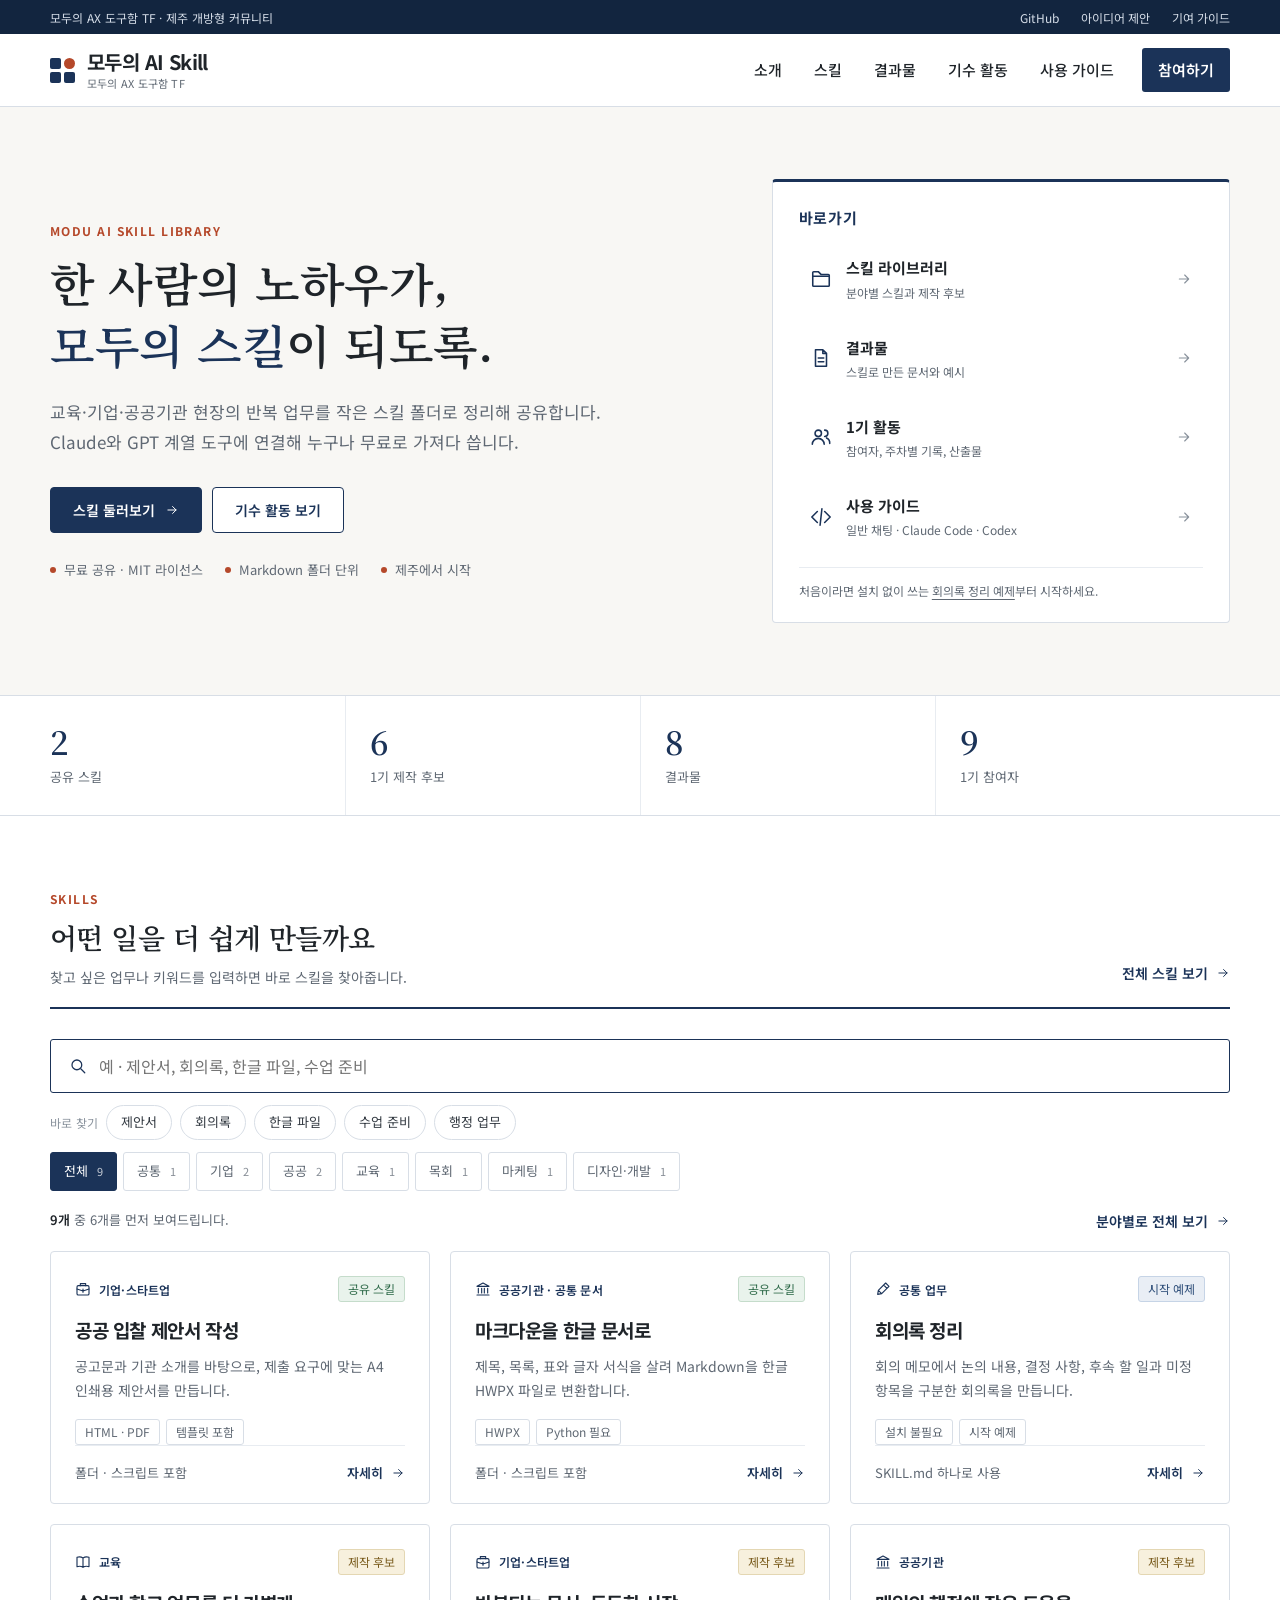
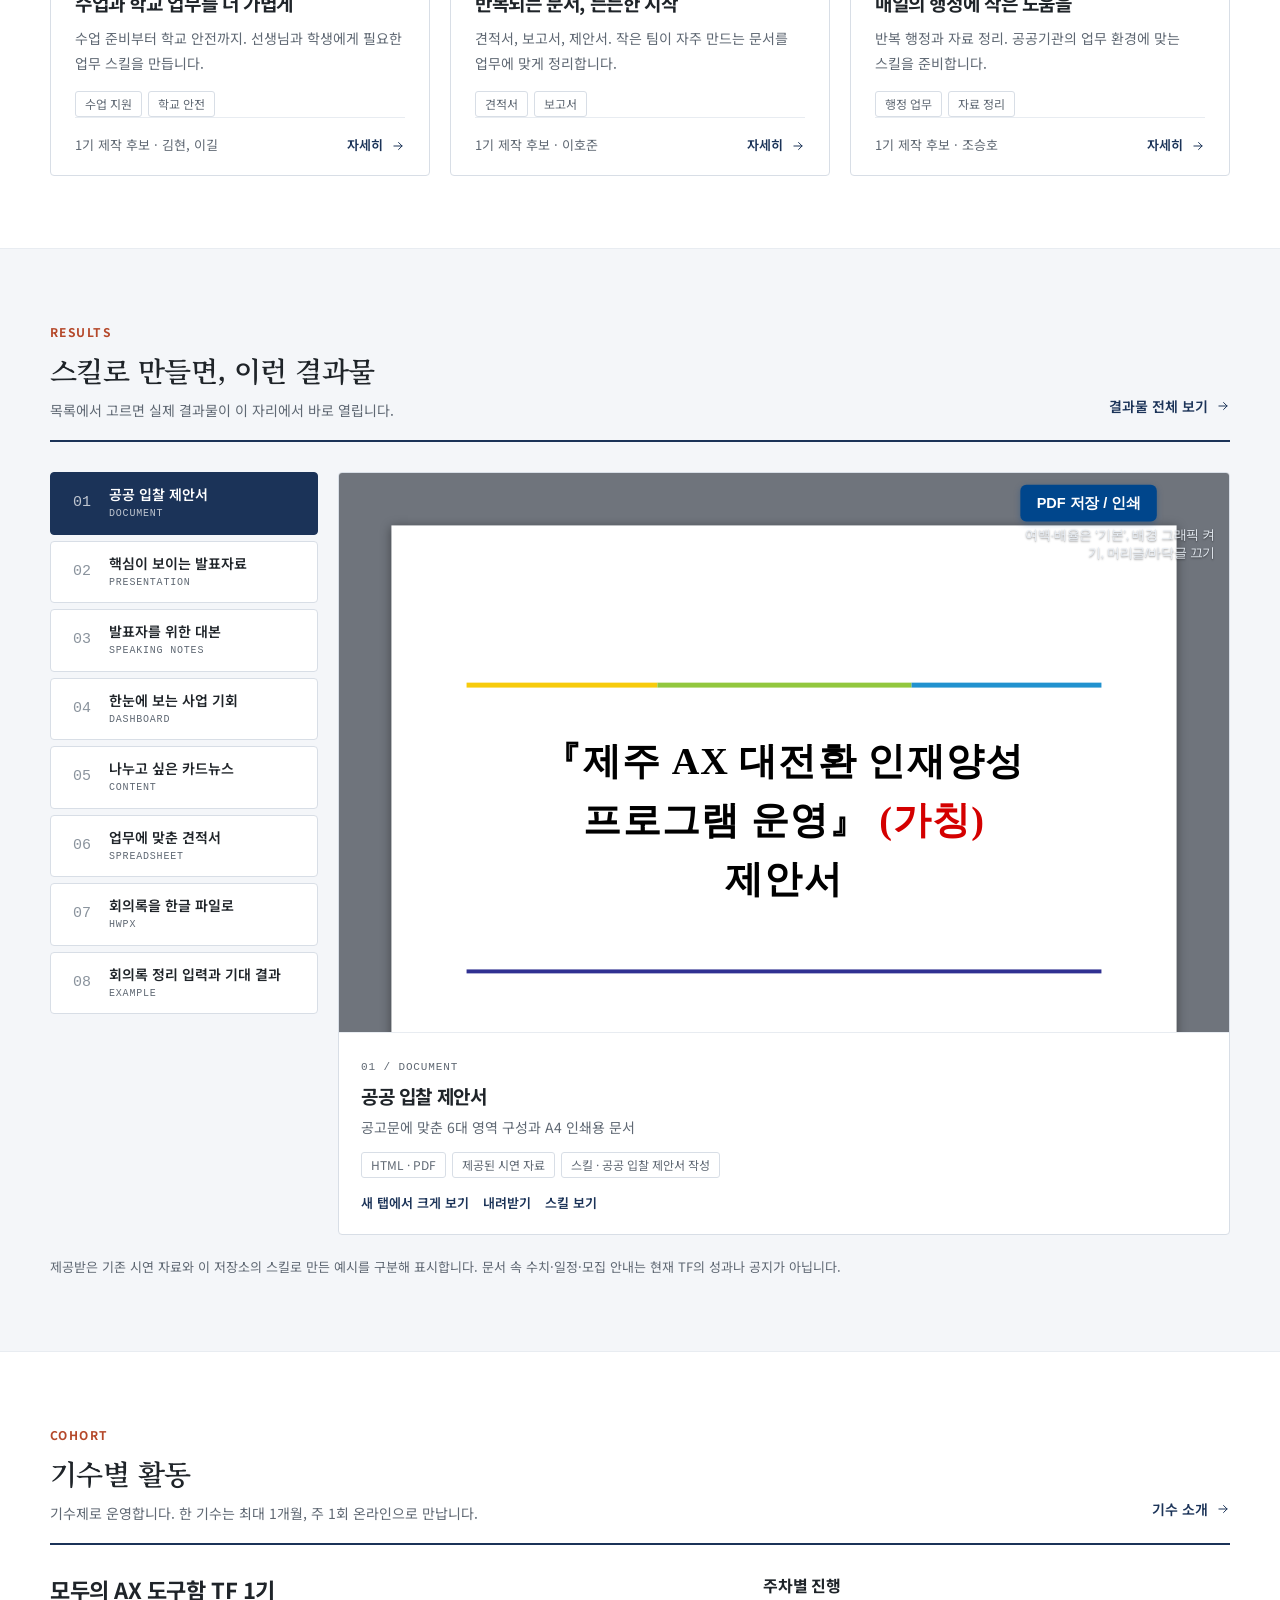
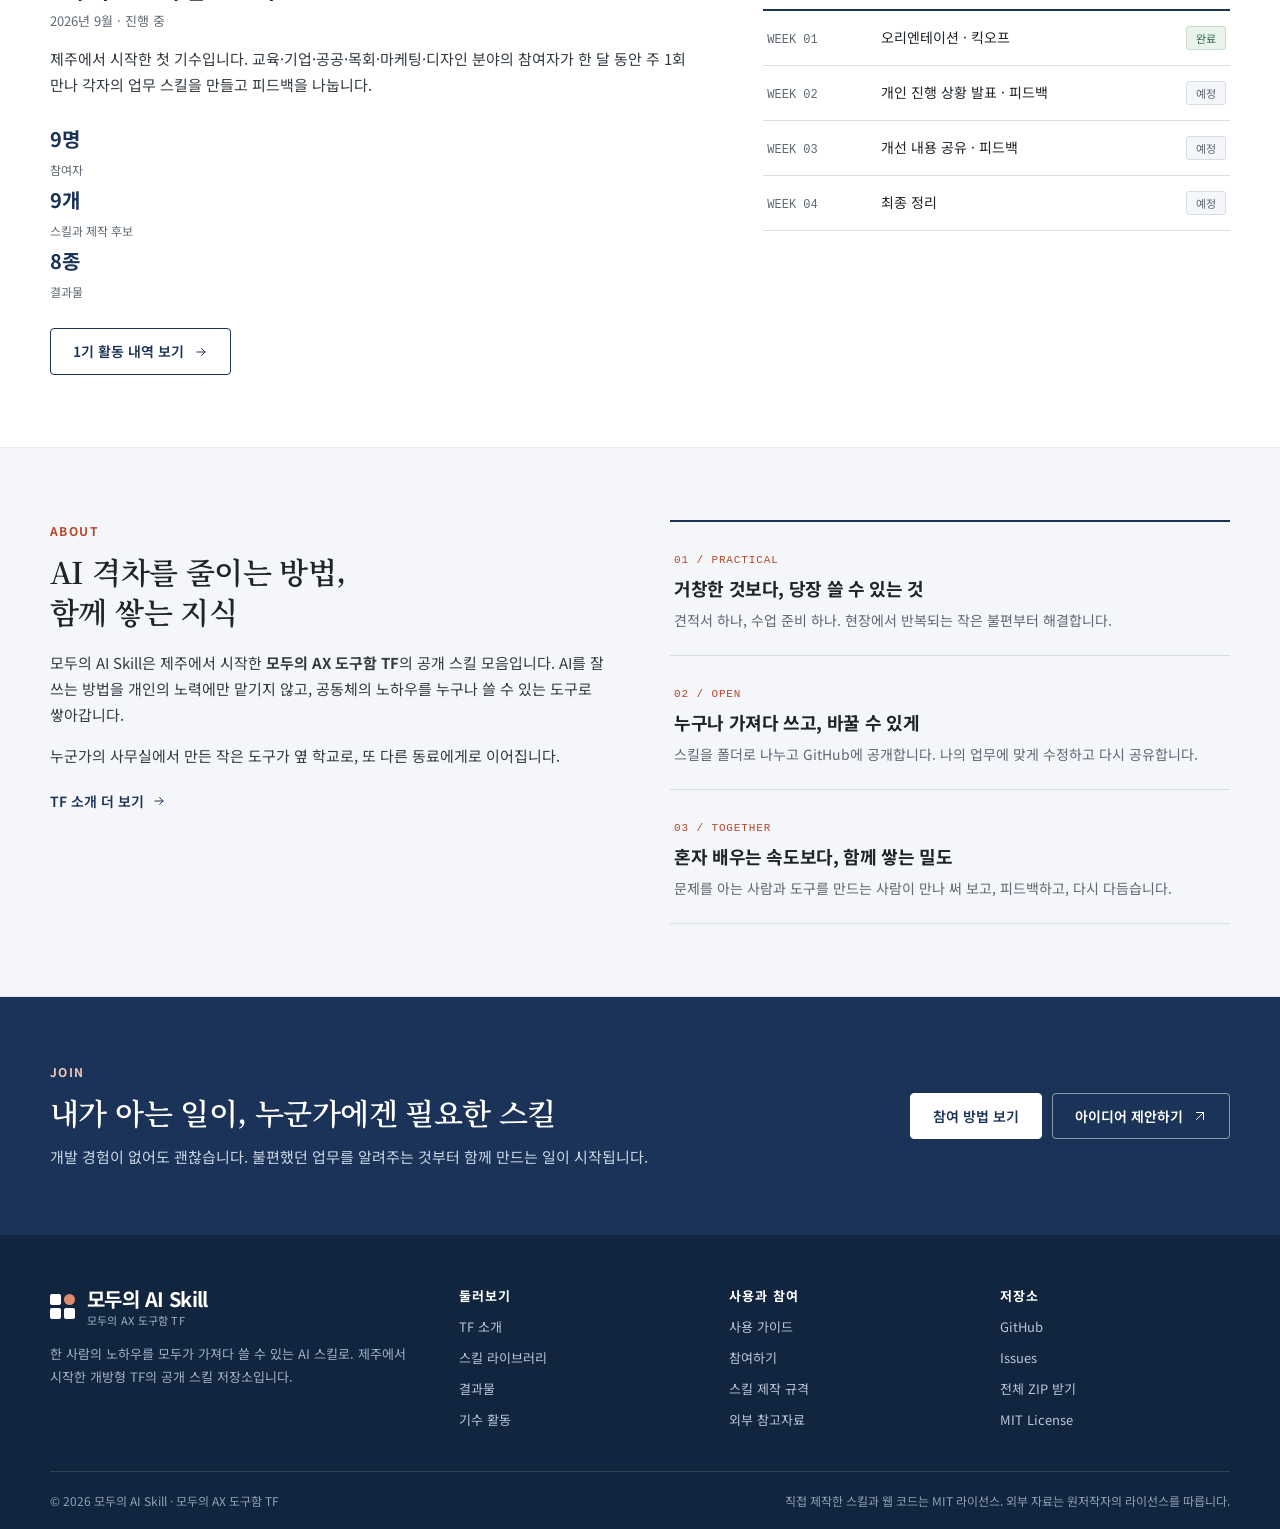
==== commit ed16b93f: "feat: add home skill search, inline result viewer, and two missing members - 1기 참여자에 한민철, 양근탁 추가 (관심" ====
--- a/index.html
+++ b/index.html
@@ -123,11 +123,35 @@
             <div>
               <span class="overline">Skills</span>
               <h2 id="skills-title">어떤 일을 더 쉽게 만들까요</h2>
-              <p>현장의 문제에서 출발한 스킬과 1기에서 함께 만드는 제작 후보입니다.</p>
+              <p>찾고 싶은 업무나 키워드를 입력하면 바로 스킬을 찾아줍니다.</p>
             </div>
             <a class="text-link" href="skills.html">전체 스킬 보기 <svg class="icon small"><use href="#i-arrow" /></svg></a>
           </div>
+          <div class="skill-finder">
+            <label class="search-box large">
+              <svg class="icon"><use href="#i-search" /></svg>
+              <input id="home-search" type="search" placeholder="예 · 제안서, 회의록, 한글 파일, 수업 준비" aria-label="스킬 이름, 업무, 키워드 검색" autocomplete="off" />
+            </label>
+            <div class="search-suggest">
+              <span>바로 찾기</span>
+              <button type="button" data-keyword="제안서">제안서</button>
+              <button type="button" data-keyword="회의록">회의록</button>
+              <button type="button" data-keyword="한글">한글 파일</button>
+              <button type="button" data-keyword="수업">수업 준비</button>
+              <button type="button" data-keyword="행정">행정 업무</button>
+            </div>
+            <div id="home-filters" class="filters" role="group" aria-label="스킬 분야 필터"></div>
+          </div>
+          <p class="library-status">
+            <span id="home-search-count" role="status" aria-live="polite"></span>
+            <a class="text-link" href="skills.html">분야별로 전체 보기 <svg class="icon small"><use href="#i-arrow" /></svg></a>
+          </p>
           <div id="home-skills" class="skill-grid"></div>
+          <div id="home-empty" class="empty-state" hidden>
+            <h3>일치하는 스킬이 없습니다.</h3>
+            <p>다른 검색어를 입력하거나, 필요한 스킬을 직접 제안해 주세요.</p>
+            <button id="home-reset" class="button secondary small" type="button">전체 보기</button>
+          </div>
           <noscript>
             <p class="note">목록 표시에는 JavaScript가 필요합니다. <a href="skills/business/public-bid-proposal/SKILL.md">입찰 제안서 스킬</a>과 <a href="skills/public/md-to-hwpx/SKILL.md">HWPX 변환 스킬</a>을 직접 확인할 수 있습니다.</p>
           </noscript>
@@ -140,11 +164,14 @@
             <div>
               <span class="overline">Results</span>
               <h2 id="results-title">스킬로 만들면, 이런 결과물</h2>
-              <p>문서 한 장을 넘어 발표자료, 대시보드, 한글 파일까지.</p>
+              <p>목록에서 고르면 실제 결과물이 이 자리에서 바로 열립니다.</p>
             </div>
             <a class="text-link" href="results.html">결과물 전체 보기 <svg class="icon small"><use href="#i-arrow" /></svg></a>
           </div>
-          <div id="home-results" class="result-grid"></div>
+          <div id="home-showcase"></div>
+          <noscript>
+            <p class="note">미리보기에는 JavaScript가 필요합니다. <a href="examples/01_제안서_샘플.html">제안서 샘플</a>과 <a href="results.html">결과물 목록</a>을 직접 확인할 수 있습니다.</p>
+          </noscript>
           <p class="note" style="margin-top: 20px">
             제공받은 기존 시연 자료와 이 저장소의 스킬로 만든 예시를 구분해 표시합니다. 문서 속 수치·일정·모집 안내는 현재 TF의 성과나 공지가 아닙니다.
           </p>
--- a/assets/css/style.css
+++ b/assets/css/style.css
@@ -928,6 +928,171 @@
   text-underline-offset: 3px;
 }
 
+/* ---------- 홈 스킬 찾기 ---------- */
+.skill-finder {
+  display: flex;
+  flex-direction: column;
+  gap: 12px;
+  margin-bottom: 18px;
+}
+.search-box.large {
+  min-height: 54px;
+  padding: 0 18px;
+  gap: 10px;
+  border-color: var(--navy);
+}
+.search-box.large input {
+  font-size: 16px;
+}
+.search-box.large .icon {
+  color: var(--navy);
+}
+.search-suggest {
+  display: flex;
+  flex-wrap: wrap;
+  align-items: center;
+  gap: 8px;
+  font-size: 13px;
+  color: var(--muted);
+}
+.search-suggest > span {
+  font-size: 12px;
+  letter-spacing: 0.02em;
+  color: var(--faint);
+}
+.search-suggest button {
+  border: 1px solid var(--line);
+  background: #fff;
+  color: var(--text);
+  border-radius: 999px;
+  font-size: 13px;
+  padding: 5px 14px;
+}
+.search-suggest button:hover {
+  border-color: var(--navy);
+  color: var(--navy);
+}
+
+/* ---------- 결과물 쇼케이스 (페이지 안에서 바로 보기) ---------- */
+.showcase {
+  display: grid;
+  grid-template-columns: 268px minmax(0, 1fr);
+  gap: 20px;
+  align-items: start;
+}
+.showcase-list {
+  display: flex;
+  flex-direction: column;
+  gap: 6px;
+}
+.showcase-item {
+  display: grid;
+  grid-template-columns: 34px minmax(0, 1fr);
+  grid-template-rows: auto auto;
+  align-items: center;
+  gap: 0 10px;
+  text-align: left;
+  background: #fff;
+  border: 1px solid var(--line);
+  border-radius: var(--radius);
+  padding: 11px 14px;
+}
+.showcase-item:hover {
+  border-color: var(--navy);
+}
+.showcase-item.active {
+  background: var(--navy);
+  border-color: var(--navy);
+  color: #fff;
+}
+.showcase-num {
+  grid-row: 1 / span 2;
+  font-family: var(--mono);
+  font-size: 15px;
+  color: var(--faint);
+  text-align: center;
+}
+.showcase-item.active .showcase-num {
+  color: rgba(255, 255, 255, 0.72);
+}
+.showcase-name {
+  font-size: 14px;
+  font-weight: 600;
+  color: var(--ink);
+  line-height: 1.5;
+}
+.showcase-item.active .showcase-name {
+  color: #fff;
+}
+.showcase-kind {
+  font-family: var(--mono);
+  font-size: 10px;
+  letter-spacing: 0.08em;
+  color: var(--muted);
+}
+.showcase-item.active .showcase-kind {
+  color: rgba(255, 255, 255, 0.72);
+}
+.showcase-stage {
+  background: #fff;
+  border: 1px solid var(--line);
+  border-radius: var(--radius);
+  overflow: hidden;
+}
+.showcase-frame {
+  height: 560px;
+  background: var(--bg-soft);
+  border-bottom: 1px solid var(--line-soft);
+  overflow: auto;
+}
+.showcase-frame iframe {
+  width: 100%;
+  height: 100%;
+  border: 0;
+  display: block;
+  background: #fff;
+}
+.showcase-frame img {
+  width: 100%;
+  height: 100%;
+  object-fit: contain;
+  object-position: top center;
+  background: #fff;
+}
+.showcase-frame .doc-tile {
+  height: 100%;
+}
+.showcase-text {
+  margin: 0;
+  padding: 24px 28px;
+  background: #fff;
+  font-family: var(--mono);
+  font-size: 13px;
+  line-height: 1.8;
+  color: var(--text);
+  white-space: pre-wrap;
+  word-break: break-word;
+}
+.showcase-info {
+  padding: 18px 22px 20px;
+}
+.showcase-info h3 {
+  font-size: 19px;
+  margin-top: 6px;
+}
+.showcase-info p {
+  font-size: 14px;
+  color: var(--muted);
+  margin-top: 6px;
+}
+.showcase-info .result-meta {
+  margin-top: 12px;
+}
+.showcase-info .result-links {
+  margin-top: 14px;
+  padding-top: 0;
+}
+
 /* ---------- 표 ---------- */
 .data-table {
   border-top: 2px solid var(--navy);
@@ -1615,6 +1780,22 @@
   .member-grid {
     grid-template-columns: repeat(2, minmax(0, 1fr));
   }
+  .showcase {
+    grid-template-columns: 1fr;
+  }
+  .showcase-list {
+    flex-direction: row;
+    flex-wrap: nowrap;
+    overflow-x: auto;
+    padding-bottom: 4px;
+  }
+  .showcase-item {
+    flex: 0 0 auto;
+    min-width: 190px;
+  }
+  .showcase-frame {
+    height: 440px;
+  }
   .library-tools {
     flex-direction: column;
     align-items: stretch;
@@ -1676,6 +1857,12 @@
   .result-grid,
   .member-grid {
     grid-template-columns: 1fr;
+  }
+  .showcase-frame {
+    height: 360px;
+  }
+  .showcase-info {
+    padding: 16px 16px 18px;
   }
   .card-description {
     min-height: 0;
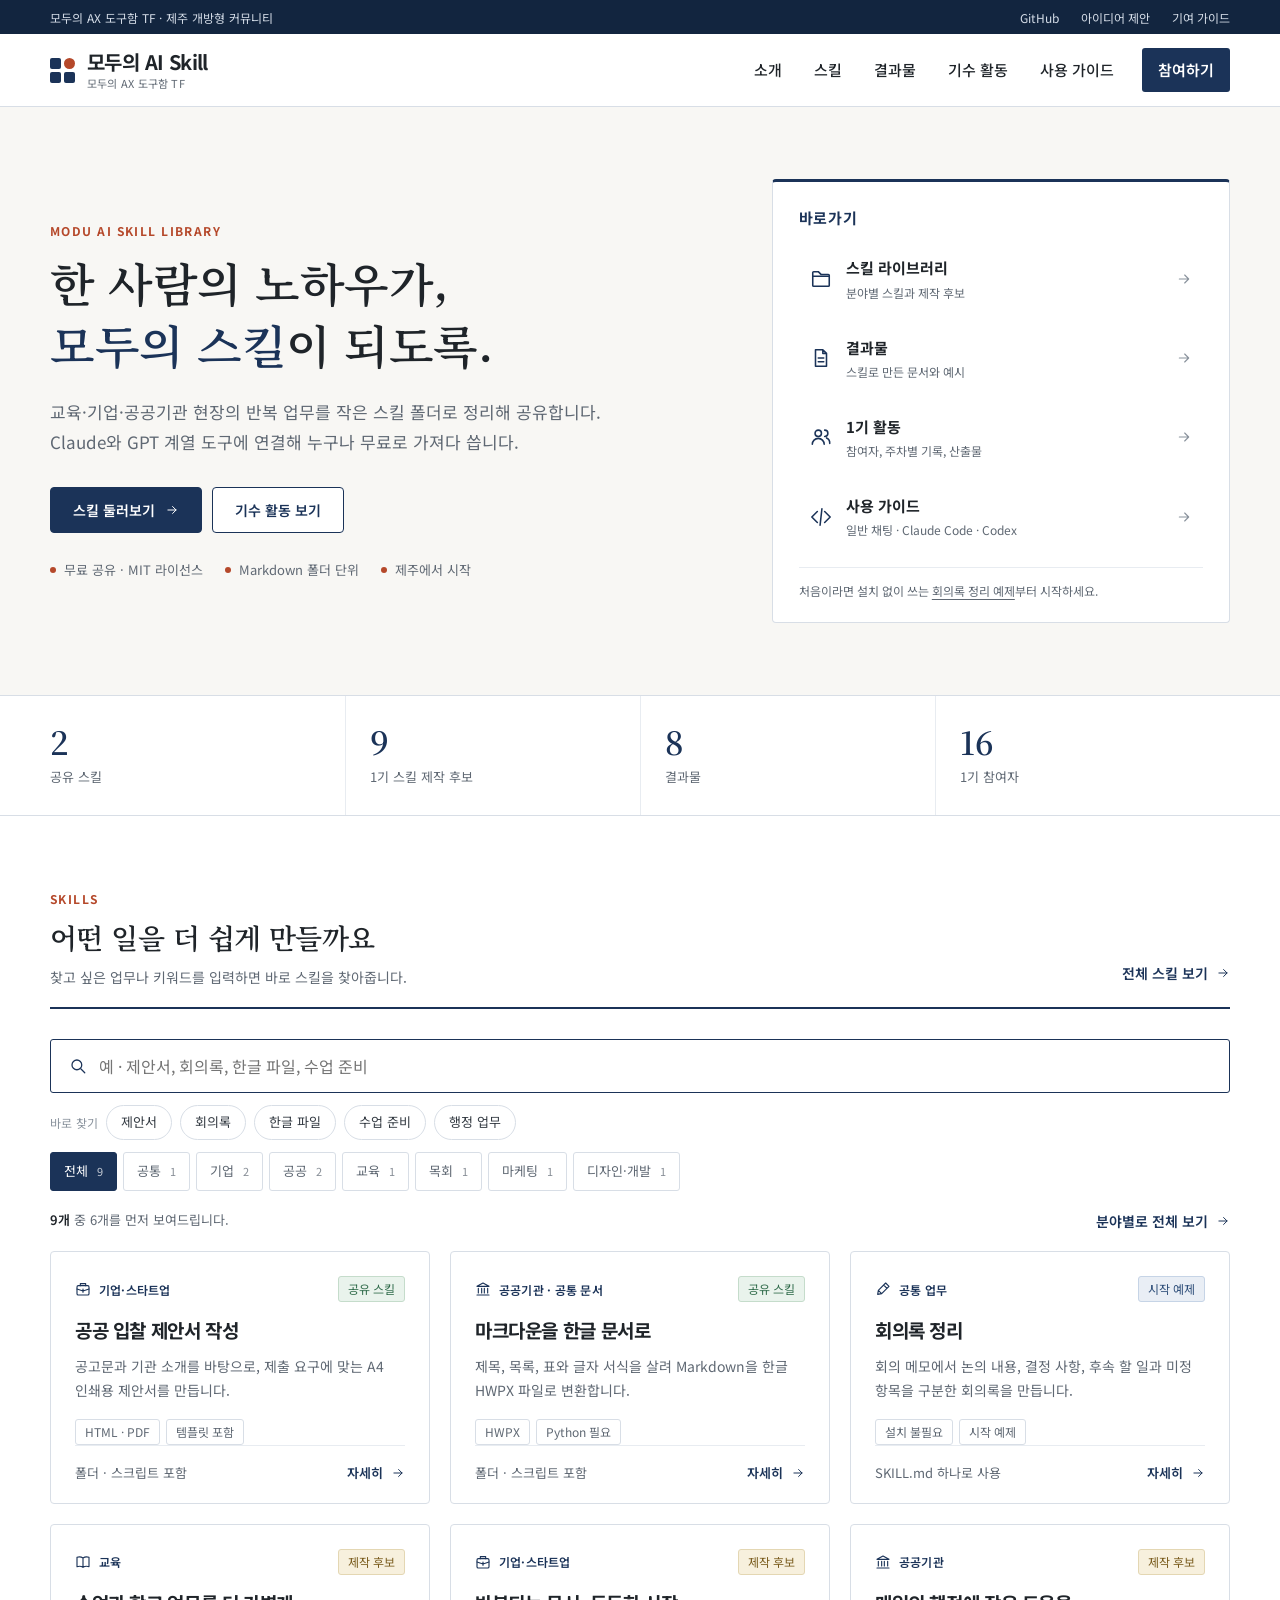
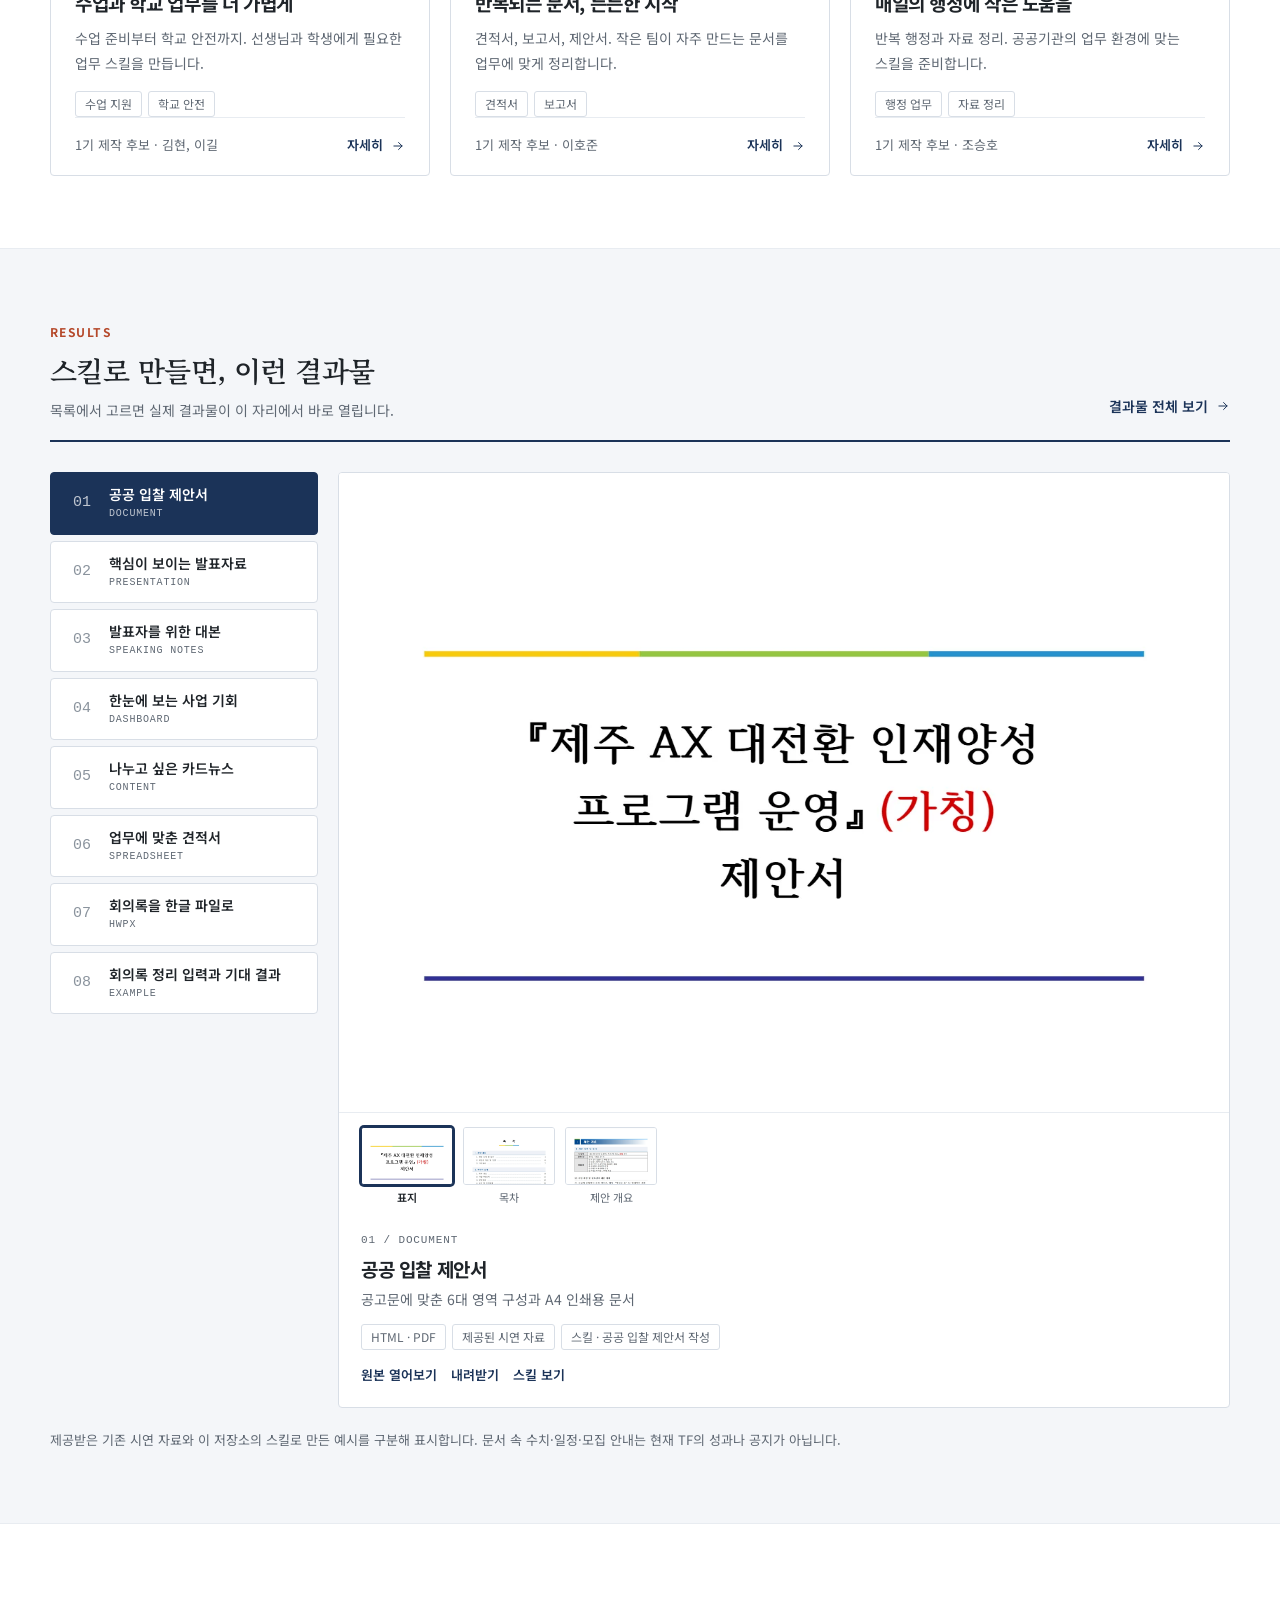
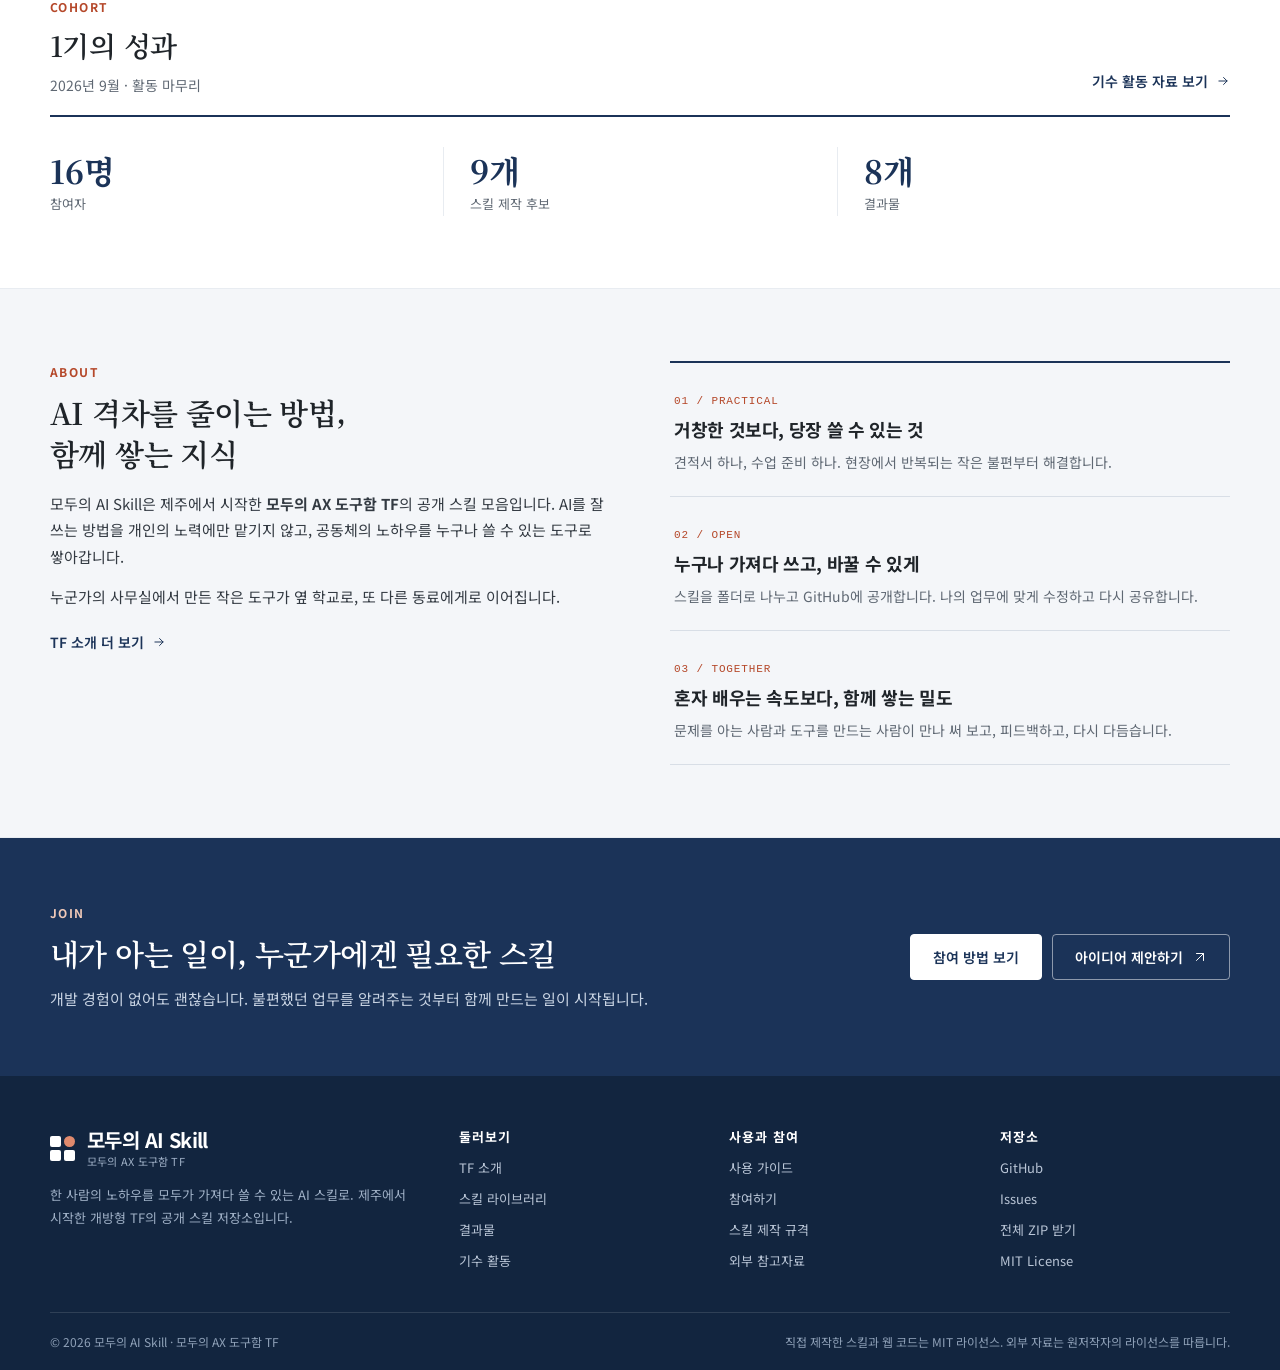
==== commit f8d74688: "feat: shrink home cohort section to 1기 성과 summary - 1기를 활동 마무리 상태로 바꾸고 문구를 지난 일로 정리 - 메인 페이지 기수 섹션을 " ====
--- a/index.html
+++ b/index.html
@@ -111,9 +111,9 @@
       <div class="stats" aria-label="현황">
         <div class="container stats-inner">
           <a href="skills.html"><b id="stat-shared">2</b><span>공유 스킬</span></a>
-          <a href="skills.html"><b id="stat-planned">6</b><span>1기 제작 후보</span></a>
+          <a href="cohort.html?id=1"><b id="stat-planned">9</b><span>1기 스킬 제작 후보</span></a>
           <a href="results.html"><b id="stat-results">8</b><span>결과물</span></a>
-          <a href="cohort.html?id=1"><b id="stat-members">7</b><span>1기 참여자</span></a>
+          <a href="cohort.html?id=1"><b id="stat-members">16</b><span>1기 참여자</span></a>
         </div>
       </div>
 
@@ -183,24 +183,12 @@
           <div class="section-head">
             <div>
               <span class="overline">Cohort</span>
-              <h2 id="cohort-title">기수별 활동</h2>
-              <p>기수제로 운영합니다. 한 기수는 최대 1개월, 주 1회 온라인으로 만납니다.</p>
-            </div>
-            <a class="text-link" href="cohorts.html">기수 소개 <svg class="icon small"><use href="#i-arrow" /></svg></a>
-          </div>
-          <div class="two-col wide-left">
-            <div>
-              <h3 id="home-cohort-title" style="font-size: 22px"></h3>
-              <p class="note" id="home-cohort-period" style="margin-top: 4px"></p>
-              <p class="prose" id="home-cohort-summary" style="margin-top: 14px"></p>
-              <div id="home-cohort-facts" style="margin-top: 22px"></div>
-              <a id="home-cohort-link" class="button secondary" href="cohort.html?id=1" style="margin-top: 24px">1기 활동 내역 보기 <svg class="icon small"><use href="#i-arrow" /></svg></a>
-            </div>
-            <div>
-              <h3 style="font-size: 16px; margin-bottom: 12px">주차별 진행</h3>
-              <div id="home-cohort-weeks"></div>
-            </div>
-          </div>
+              <h2 id="cohort-title">1기의 성과</h2>
+              <p id="home-cohort-period"></p>
+            </div>
+            <a class="text-link" id="home-cohort-link" href="cohort.html?id=1">기수 활동 자료 보기 <svg class="icon small"><use href="#i-arrow" /></svg></a>
+          </div>
+          <div id="home-cohort-facts"></div>
         </div>
       </section>
 
--- a/assets/css/style.css
+++ b/assets/css/style.css
@@ -1040,27 +1040,62 @@
   overflow: hidden;
 }
 .showcase-frame {
-  height: 560px;
+  max-height: 640px;
   background: var(--bg-soft);
   border-bottom: 1px solid var(--line-soft);
   overflow: auto;
-}
-.showcase-frame iframe {
+  overscroll-behavior: contain;
+}
+/* 이미지는 실제 비율 그대로, 폭을 꽉 채워 보여 줍니다. */
+.showcase-frame img {
   width: 100%;
-  height: 100%;
-  border: 0;
+  height: auto;
   display: block;
   background: #fff;
 }
-.showcase-frame img {
+.showcase-frame .doc-tile {
+  height: 420px;
+}
+.showcase-thumbs {
+  display: flex;
+  gap: 10px;
+  padding: 14px 22px 0;
+  overflow-x: auto;
+}
+.showcase-thumb {
+  flex: 0 0 auto;
+  display: flex;
+  flex-direction: column;
+  align-items: center;
+  gap: 5px;
+  width: 92px;
+  padding: 0;
+  border: 0;
+  background: none;
+  font-size: 11px;
+  color: var(--muted);
+  line-height: 1.4;
+  text-align: center;
+}
+.showcase-thumb img {
   width: 100%;
-  height: 100%;
-  object-fit: contain;
+  height: 58px;
+  object-fit: cover;
   object-position: top center;
+  border: 1px solid var(--line);
+  border-radius: 3px;
   background: #fff;
 }
-.showcase-frame .doc-tile {
-  height: 100%;
+.showcase-thumb:hover img {
+  border-color: var(--navy);
+}
+.showcase-thumb.active img {
+  border-color: var(--navy);
+  box-shadow: 0 0 0 2px var(--navy);
+}
+.showcase-thumb.active {
+  color: var(--ink);
+  font-weight: 600;
 }
 .showcase-text {
   margin: 0;
@@ -1276,13 +1311,37 @@
   color: var(--muted);
   margin-top: 12px;
 }
+.cohort-facts {
+  display: grid;
+  grid-template-columns: repeat(3, minmax(0, 1fr));
+  gap: 12px;
+}
 .cohort-card .cohort-facts {
-  display: grid;
-  grid-template-columns: repeat(3, 1fr);
-  gap: 12px;
   margin-top: 18px;
   padding-top: 16px;
   border-top: 1px solid var(--line-soft);
+}
+/* 홈의 기수 성과 — 숫자만 크게 */
+.cohort-facts.outcome {
+  gap: 0;
+}
+.cohort-facts.outcome > div {
+  padding: 4px 26px 0;
+  border-left: 1px solid var(--line-soft);
+}
+.cohort-facts.outcome > div:first-child {
+  border-left: 0;
+  padding-left: 0;
+}
+.cohort-facts.outcome b {
+  font-family: var(--serif);
+  font-size: 32px;
+  line-height: 1.2;
+  color: var(--navy);
+}
+.cohort-facts.outcome span {
+  font-size: 13px;
+  margin-top: 4px;
 }
 .cohort-facts b {
   display: block;
@@ -1794,7 +1853,7 @@
     min-width: 190px;
   }
   .showcase-frame {
-    height: 440px;
+    max-height: 520px;
   }
   .library-tools {
     flex-direction: column;
@@ -1859,7 +1918,10 @@
     grid-template-columns: 1fr;
   }
   .showcase-frame {
-    height: 360px;
+    max-height: 420px;
+  }
+  .showcase-thumbs {
+    padding: 12px 16px 0;
   }
   .showcase-info {
     padding: 16px 16px 18px;
@@ -1884,6 +1946,15 @@
   }
   .cohort-facts b {
     font-size: 17px;
+  }
+  .cohort-facts.outcome > div {
+    padding: 4px 12px 0;
+  }
+  .cohort-facts.outcome b {
+    font-size: 24px;
+  }
+  .cohort-facts.outcome span {
+    font-size: 12px;
   }
   .usage-tabs button {
     padding: 10px 10px;
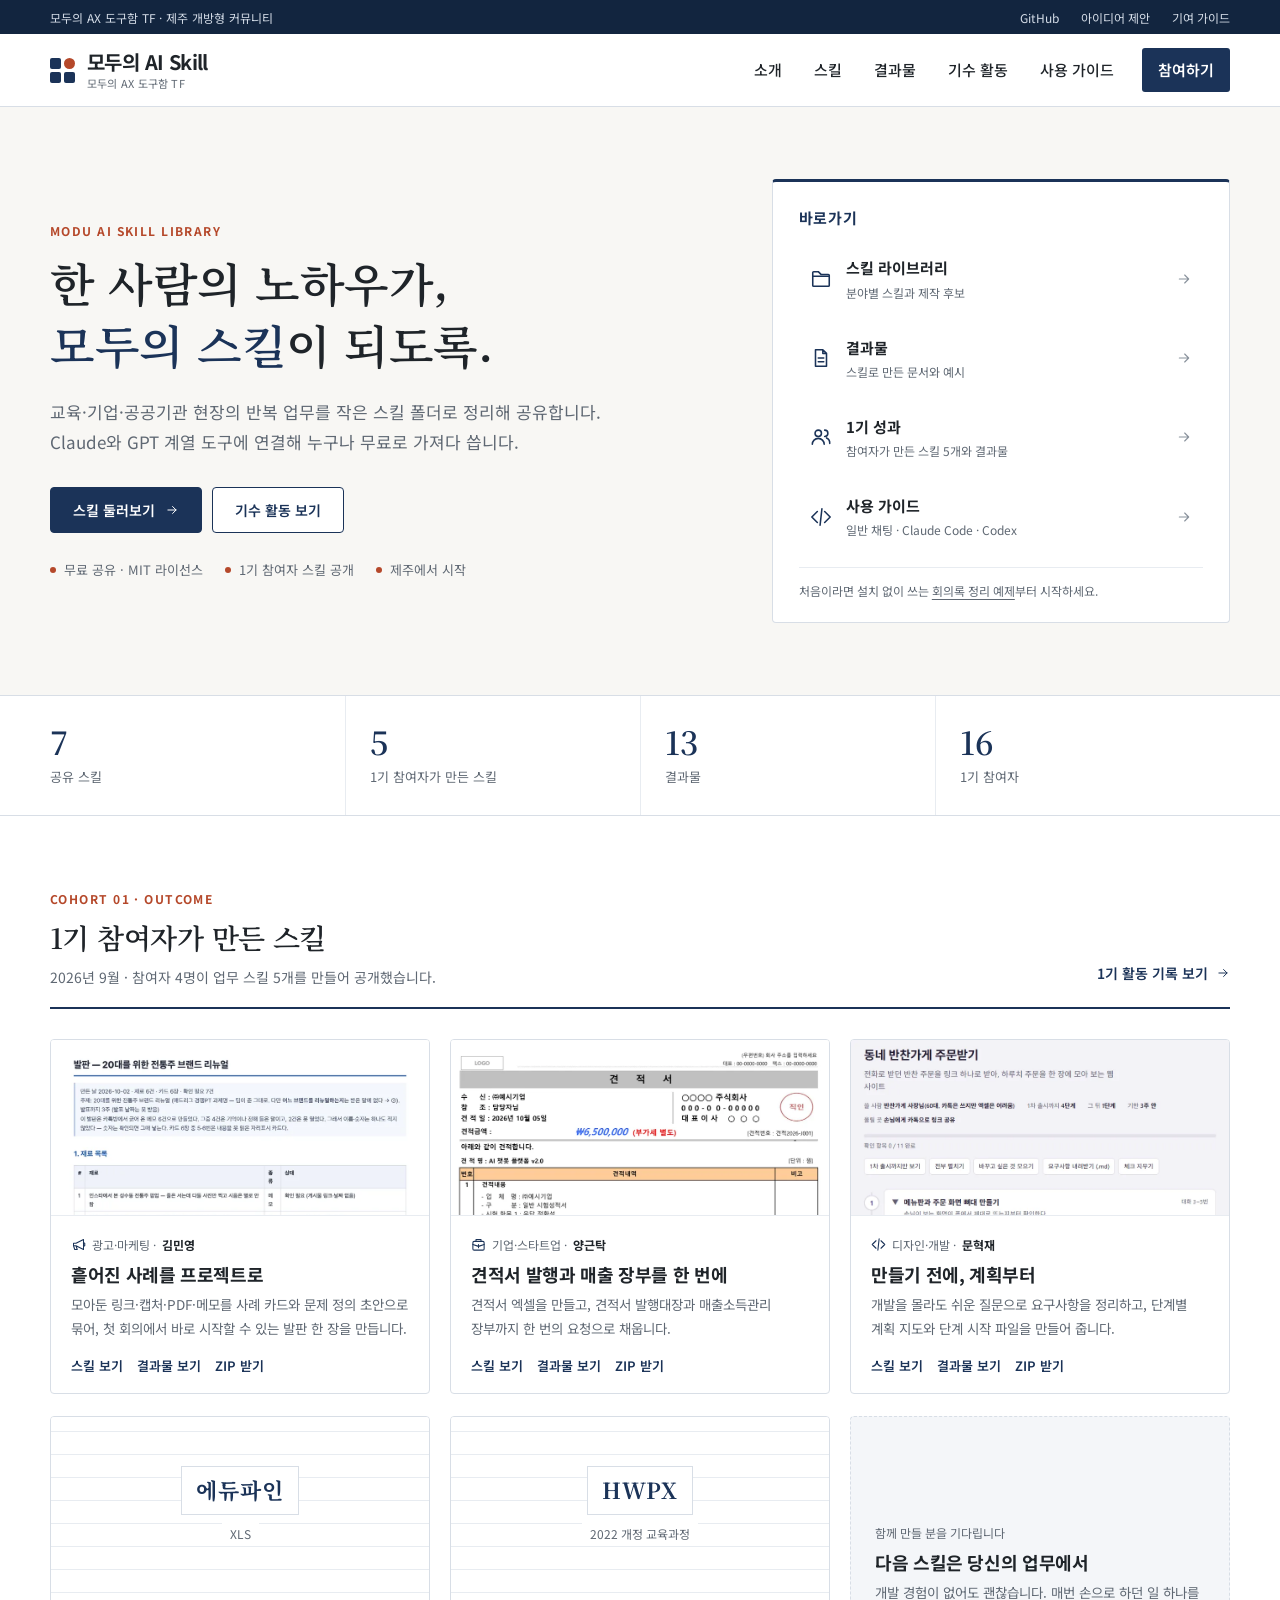
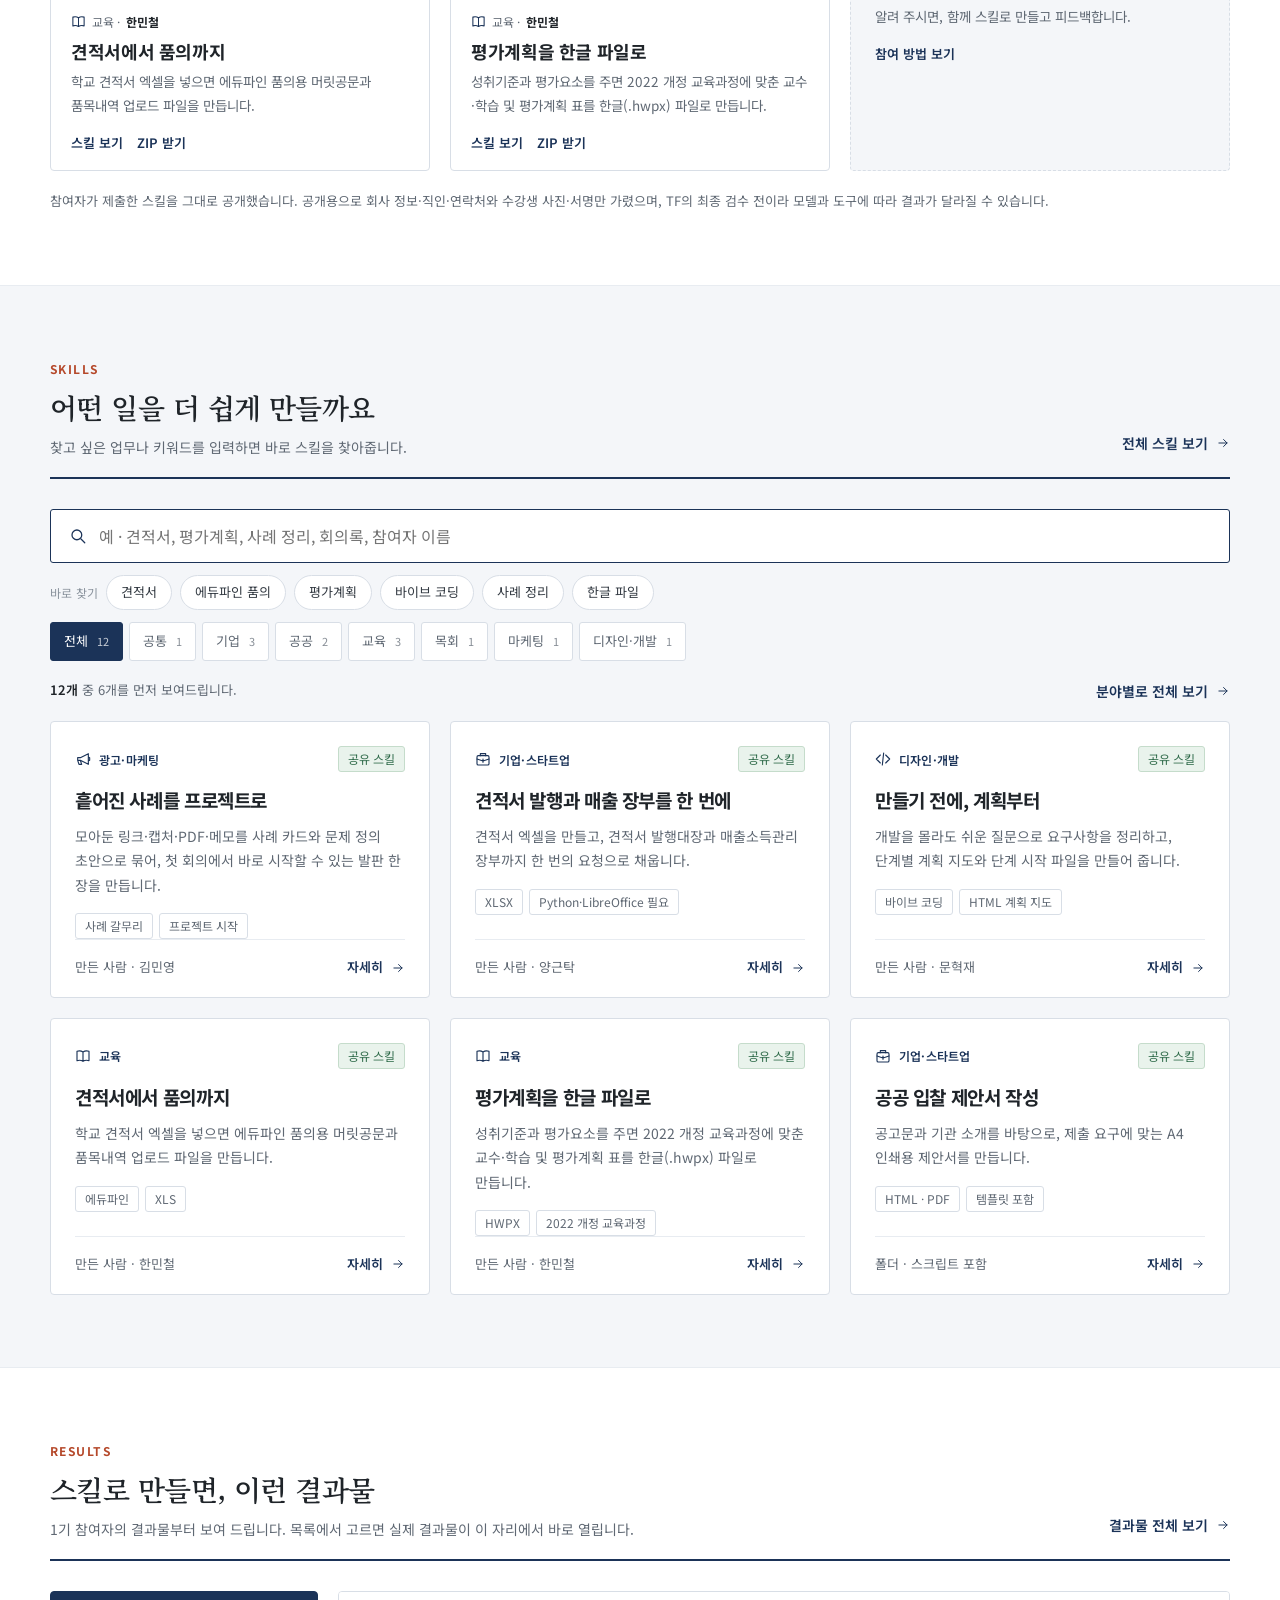
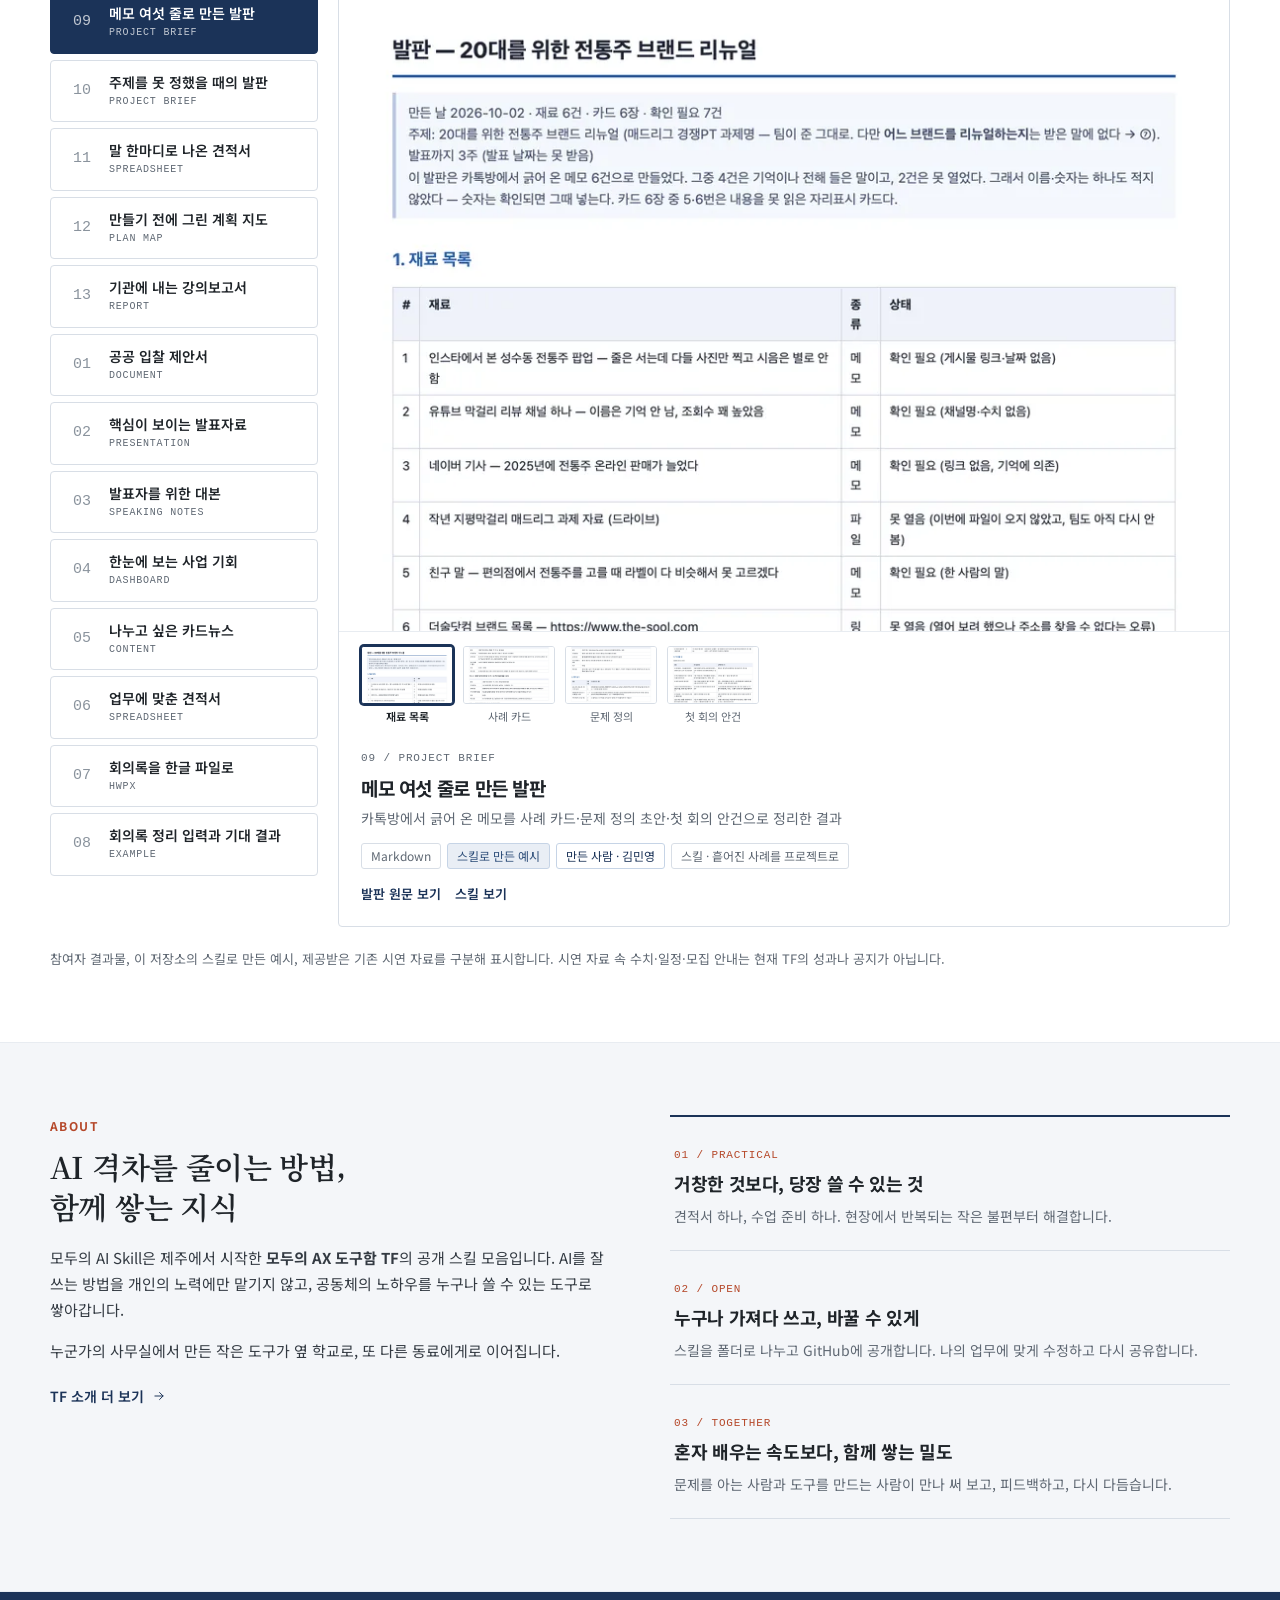
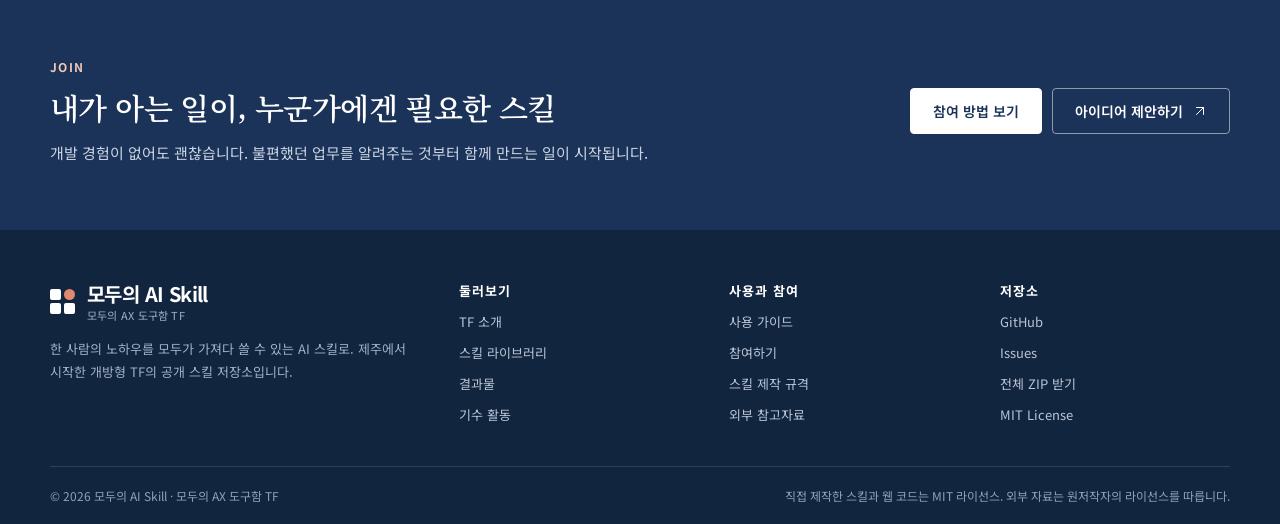
==== commit bada2934: "feat: publish 1기 participant skills and results on the site - Add five skills made by 1기 participant" ====
--- a/index.html
+++ b/index.html
@@ -84,7 +84,7 @@
               <a class="button secondary" href="cohorts.html">기수 활동 보기</a>
             </div>
             <div class="hero-facts">
-              <span>무료 공유 · MIT 라이선스</span><span>Markdown 폴더 단위</span><span>제주에서 시작</span>
+              <span>무료 공유 · MIT 라이선스</span><span>1기 참여자 스킬 공개</span><span>제주에서 시작</span>
             </div>
           </div>
           <aside class="quick-panel" aria-labelledby="quick-title">
@@ -97,7 +97,7 @@
                 <a href="results.html"><svg class="icon"><use href="#i-file" /></svg><span><b>결과물</b><span>스킬로 만든 문서와 예시</span></span><svg class="icon"><use href="#i-arrow" /></svg></a>
               </li>
               <li>
-                <a href="cohort.html?id=1"><svg class="icon"><use href="#i-users" /></svg><span><b>1기 활동</b><span>참여자, 주차별 기록, 산출물</span></span><svg class="icon"><use href="#i-arrow" /></svg></a>
+                <a href="#cohort-title"><svg class="icon"><use href="#i-users" /></svg><span><b>1기 성과</b><span>참여자가 만든 스킬 5개와 결과물</span></span><svg class="icon"><use href="#i-arrow" /></svg></a>
               </li>
               <li>
                 <a href="guide.html"><svg class="icon"><use href="#i-code" /></svg><span><b>사용 가이드</b><span>일반 채팅 · Claude Code · Codex</span></span><svg class="icon"><use href="#i-arrow" /></svg></a>
@@ -110,14 +110,34 @@
 
       <div class="stats" aria-label="현황">
         <div class="container stats-inner">
-          <a href="skills.html"><b id="stat-shared">2</b><span>공유 스킬</span></a>
-          <a href="cohort.html?id=1"><b id="stat-planned">9</b><span>1기 스킬 제작 후보</span></a>
-          <a href="results.html"><b id="stat-results">8</b><span>결과물</span></a>
+          <a href="skills.html"><b id="stat-shared">7</b><span>공유 스킬</span></a>
+          <a href="#cohort-title"><b id="stat-made">5</b><span>1기 참여자가 만든 스킬</span></a>
+          <a href="results.html"><b id="stat-results">13</b><span>결과물</span></a>
           <a href="cohort.html?id=1"><b id="stat-members">16</b><span>1기 참여자</span></a>
         </div>
       </div>
 
-      <section class="section" aria-labelledby="skills-title">
+      <section class="section" aria-labelledby="cohort-title">
+        <div class="container">
+          <div class="section-head">
+            <div>
+              <span class="overline">Cohort 01 · Outcome</span>
+              <h2 id="cohort-title">1기 참여자가 만든 스킬</h2>
+              <p id="home-cohort-period">2026년 9월 · 참여자가 직접 만든 업무 스킬을 공개했습니다.</p>
+            </div>
+            <a class="text-link" id="home-cohort-link" href="cohort.html?id=1">1기 활동 기록 보기 <svg class="icon small"><use href="#i-arrow" /></svg></a>
+          </div>
+          <div id="home-makers" class="maker-grid"></div>
+          <noscript>
+            <p class="note">목록 표시에는 JavaScript가 필요합니다. <a href="skills/marketing/case-to-project/SKILL.md">사례 갈무리</a>, <a href="skills/business/quote-issue/SKILL.md">견적서 발행</a>, <a href="skills/design-development/vibe-spec/SKILL.md">바이브 코딩 계획</a>, <a href="skills/education/quote-to-pumui/SKILL.md">견적서 품의</a>, <a href="skills/education/pyeongga-gyehoek-hwpx/SKILL.md">평가계획 HWPX</a> 스킬을 직접 확인할 수 있습니다.</p>
+          </noscript>
+          <p class="note" style="margin-top: 18px">
+            참여자가 제출한 스킬을 그대로 공개했습니다. 공개용으로 회사 정보·직인·연락처와 수강생 사진·서명만 가렸으며, TF의 최종 검수 전이라 모델과 도구에 따라 결과가 달라질 수 있습니다.
+          </p>
+        </div>
+      </section>
+
+      <section class="section soft" aria-labelledby="skills-title">
         <div class="container">
           <div class="section-head">
             <div>
@@ -130,15 +150,16 @@
           <div class="skill-finder">
             <label class="search-box large">
               <svg class="icon"><use href="#i-search" /></svg>
-              <input id="home-search" type="search" placeholder="예 · 제안서, 회의록, 한글 파일, 수업 준비" aria-label="스킬 이름, 업무, 키워드 검색" autocomplete="off" />
+              <input id="home-search" type="search" placeholder="예 · 견적서, 평가계획, 사례 정리, 회의록, 참여자 이름" aria-label="스킬 이름, 업무, 키워드 검색" autocomplete="off" />
             </label>
             <div class="search-suggest">
               <span>바로 찾기</span>
-              <button type="button" data-keyword="제안서">제안서</button>
-              <button type="button" data-keyword="회의록">회의록</button>
+              <button type="button" data-keyword="견적서">견적서</button>
+              <button type="button" data-keyword="품의">에듀파인 품의</button>
+              <button type="button" data-keyword="평가계획">평가계획</button>
+              <button type="button" data-keyword="바이브 코딩">바이브 코딩</button>
+              <button type="button" data-keyword="사례">사례 정리</button>
               <button type="button" data-keyword="한글">한글 파일</button>
-              <button type="button" data-keyword="수업">수업 준비</button>
-              <button type="button" data-keyword="행정">행정 업무</button>
             </div>
             <div id="home-filters" class="filters" role="group" aria-label="스킬 분야 필터"></div>
           </div>
@@ -158,13 +179,13 @@
         </div>
       </section>
 
-      <section class="section soft" aria-labelledby="results-title">
+      <section class="section" aria-labelledby="results-title">
         <div class="container">
           <div class="section-head">
             <div>
               <span class="overline">Results</span>
               <h2 id="results-title">스킬로 만들면, 이런 결과물</h2>
-              <p>목록에서 고르면 실제 결과물이 이 자리에서 바로 열립니다.</p>
+              <p>1기 참여자의 결과물부터 보여 드립니다. 목록에서 고르면 실제 결과물이 이 자리에서 바로 열립니다.</p>
             </div>
             <a class="text-link" href="results.html">결과물 전체 보기 <svg class="icon small"><use href="#i-arrow" /></svg></a>
           </div>
@@ -173,22 +194,8 @@
             <p class="note">미리보기에는 JavaScript가 필요합니다. <a href="examples/01_제안서_샘플.html">제안서 샘플</a>과 <a href="results.html">결과물 목록</a>을 직접 확인할 수 있습니다.</p>
           </noscript>
           <p class="note" style="margin-top: 20px">
-            제공받은 기존 시연 자료와 이 저장소의 스킬로 만든 예시를 구분해 표시합니다. 문서 속 수치·일정·모집 안내는 현재 TF의 성과나 공지가 아닙니다.
+            참여자 결과물, 이 저장소의 스킬로 만든 예시, 제공받은 기존 시연 자료를 구분해 표시합니다. 시연 자료 속 수치·일정·모집 안내는 현재 TF의 성과나 공지가 아닙니다.
           </p>
-        </div>
-      </section>
-
-      <section class="section" aria-labelledby="cohort-title">
-        <div class="container">
-          <div class="section-head">
-            <div>
-              <span class="overline">Cohort</span>
-              <h2 id="cohort-title">1기의 성과</h2>
-              <p id="home-cohort-period"></p>
-            </div>
-            <a class="text-link" id="home-cohort-link" href="cohort.html?id=1">기수 활동 자료 보기 <svg class="icon small"><use href="#i-arrow" /></svg></a>
-          </div>
-          <div id="home-cohort-facts"></div>
         </div>
       </section>
 
--- a/assets/css/style.css
+++ b/assets/css/style.css
@@ -1446,6 +1446,117 @@
   margin-top: 12px;
 }
 
+.member-card.published {
+  border-color: #c5dccb;
+}
+.member-card .text-link + .text-link {
+  margin-top: 4px;
+}
+.member-card .text-link {
+  display: flex;
+  width: fit-content;
+}
+.tag.maker {
+  color: var(--navy);
+  border-color: #c6d4e6;
+  background: #fff;
+}
+
+/* ---------- 홈 1기 성과: 참여자가 만든 스킬 ---------- */
+.maker-grid {
+  display: grid;
+  grid-template-columns: repeat(3, minmax(0, 1fr));
+  gap: 22px 20px;
+}
+.maker-card {
+  display: flex;
+  flex-direction: column;
+  background: #fff;
+  border: 1px solid var(--line);
+  border-radius: var(--radius);
+  overflow: hidden;
+  transition: border-color 0.15s, box-shadow 0.15s;
+}
+.maker-card:hover {
+  border-color: var(--navy);
+  box-shadow: 0 4px 16px rgba(27, 51, 88, 0.08);
+}
+.maker-preview {
+  display: block;
+  height: 176px;
+  overflow: hidden;
+  background: var(--bg-soft);
+  border-bottom: 1px solid var(--line-soft);
+}
+.maker-preview img {
+  width: 100%;
+  height: 100%;
+  object-fit: cover;
+  object-position: top;
+  transition: transform 0.3s;
+}
+.maker-card:hover .maker-preview img {
+  transform: scale(1.02);
+}
+.maker-preview .doc-tile {
+  height: 100%;
+  display: flex;
+  flex-direction: column;
+  justify-content: center;
+  align-items: center;
+  gap: 8px;
+  color: var(--navy);
+  background: repeating-linear-gradient(0deg, #fff 0 22px, var(--line-soft) 22px 23px);
+}
+.maker-preview .doc-tile b {
+  font-size: 22px;
+}
+.maker-body {
+  display: flex;
+  flex-direction: column;
+  flex: 1;
+  padding: 18px 20px 16px;
+}
+.maker-who {
+  display: flex;
+  align-items: center;
+  gap: 6px;
+  font-size: 12px;
+  color: var(--muted);
+}
+.maker-who .icon {
+  width: 15px;
+  height: 15px;
+  color: var(--navy);
+}
+.maker-who b {
+  color: var(--ink);
+}
+.maker-card h3 {
+  font-size: 18px;
+  line-height: 1.45;
+  margin-top: 6px;
+}
+.maker-card h3 a:hover {
+  color: var(--navy);
+  text-decoration: underline;
+  text-underline-offset: 4px;
+}
+.maker-text {
+  font-size: 13.5px;
+  color: var(--muted);
+  margin-top: 6px;
+}
+.maker-card.invite {
+  background: var(--bg-soft);
+  border-style: dashed;
+  justify-content: center;
+}
+.maker-card.invite .maker-body {
+  flex: 0 1 auto;
+  padding: 28px 24px;
+}
+
 /* ---------- 스킬 상세 ---------- */
 .detail-layout {
   display: grid;
@@ -1836,6 +1947,7 @@
   }
   .skill-grid,
   .result-grid,
+  .maker-grid,
   .member-grid {
     grid-template-columns: repeat(2, minmax(0, 1fr));
   }
@@ -1914,6 +2026,7 @@
   }
   .skill-grid,
   .result-grid,
+  .maker-grid,
   .member-grid {
     grid-template-columns: 1fr;
   }
